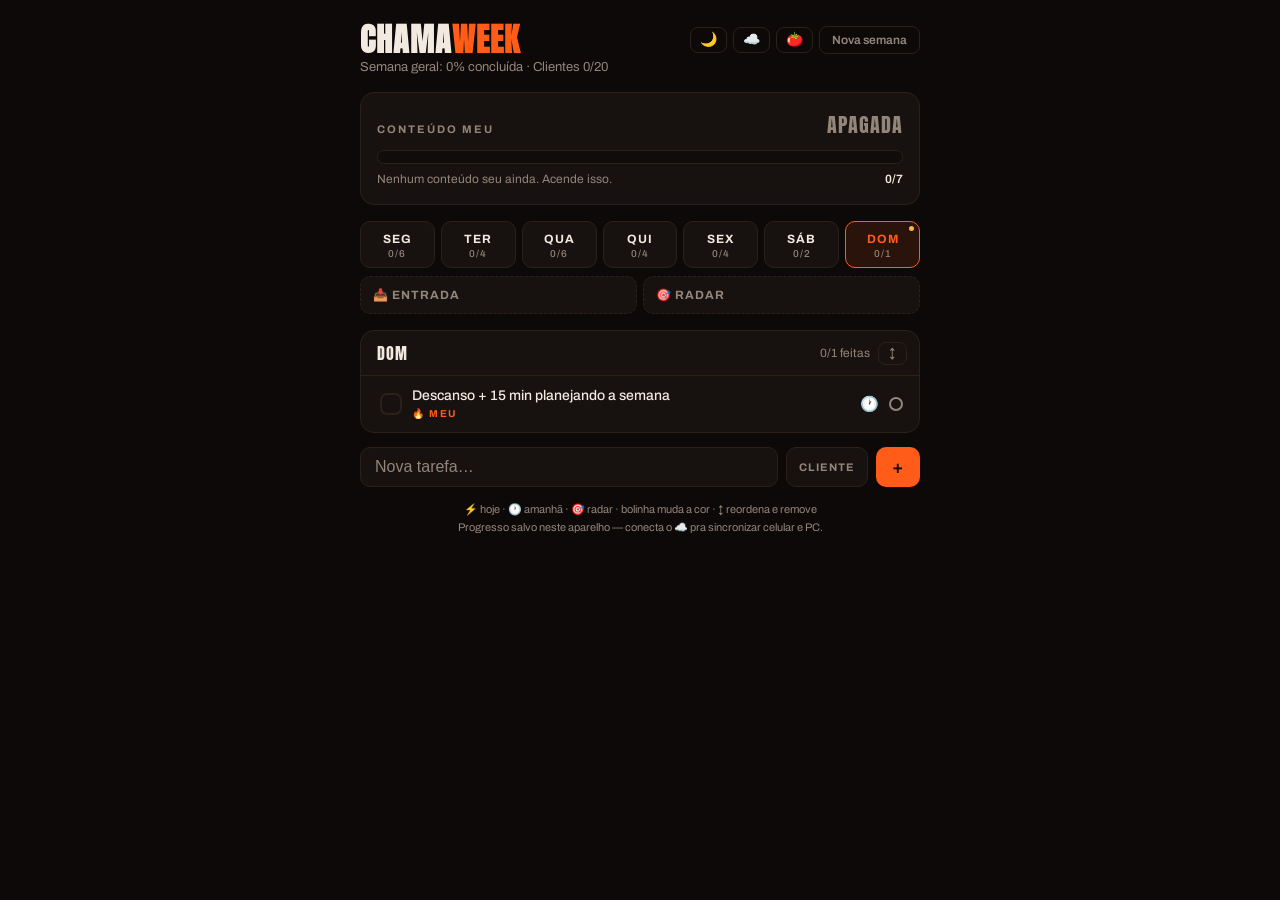
==== index.html @ 67f21662 "Adiciona alternância de tema claro/escuro (botão no cabeçalho, escolha salva e sem flash) Co-Authore" ====
<!DOCTYPE html>
<html lang="pt-BR">
<head>
<meta charset="UTF-8" />
<meta name="viewport" content="width=device-width, initial-scale=1, viewport-fit=cover" />
<title>CHAMAWEEK 🔥</title>
<meta name="apple-mobile-web-app-capable" content="yes" />
<meta name="apple-mobile-web-app-status-bar-style" content="black-translucent" />
<meta name="apple-mobile-web-app-title" content="CHAMAWEEK" />
<meta name="theme-color" content="#0C0908" />
<link rel="icon" type="image/png" sizes="512x512" href="icon-512.png" />
<link rel="icon" type="image/png" sizes="192x192" href="icon-192.png" />
<link rel="icon" href="data:image/svg+xml,%3Csvg xmlns='http://www.w3.org/2000/svg' viewBox='0 0 100 100'%3E%3Ctext y='.9em' font-size='90'%3E%F0%9F%A7%A8%3C/text%3E%3C/svg%3E" />
<link rel="apple-touch-icon" sizes="180x180" href="apple-touch-icon.png" />
<link rel="manifest" href="manifest.json" />
<script>try{document.documentElement.setAttribute("data-theme",localStorage.getItem("chama-theme-v1")||"dark");}catch(e){}</script>
<link rel="preconnect" href="https://fonts.googleapis.com" />
<link href="https://fonts.googleapis.com/css2?family=Anton&family=Archivo:wght@400;500;600;700&display=swap" rel="stylesheet" />
<style>
  :root{
    --bg:#0C0908; --card:#171210; --cardup:#1E1714; --border:#2A211B; --inset:#0F0C0A;
    --orange:#FF5C1A; --amber:#FFB347; --text:#F2EAE1; --muted:#93857A; --green:#7BC47F;
  }
  :root[data-theme="light"]{
    --bg:#F6F1EA; --card:#FFFFFF; --cardup:#F1EAE1; --border:#E5DBCF; --inset:#F0E9E0;
    --orange:#E2490A; --amber:#B26B0E; --text:#241C15; --muted:#8B7B6D; --green:#3D9556;
  }
  html{background:var(--bg);}
  *{box-sizing:border-box; -webkit-tap-highlight-color:transparent;}
  body{margin:0; background:var(--bg); color:var(--text); font-family:'Archivo',sans-serif;
    padding:calc(env(safe-area-inset-top) + 24px) 16px calc(env(safe-area-inset-bottom) + 48px);}
  .wrap{max-width:560px; margin:0 auto;}
  button{cursor:pointer; font-family:'Archivo',sans-serif;}
  button:disabled{opacity:.3; cursor:default;}
  button:focus-visible,input:focus-visible,textarea:focus-visible{outline:2px solid var(--orange); outline-offset:2px;}
  input::placeholder,textarea::placeholder{color:var(--muted);}
  @media (prefers-reduced-motion: reduce){*{transition:none!important; animation:none!important;}}

  .header{display:flex; align-items:center; justify-content:space-between; margin-bottom:4px;}
  h1{font-family:'Anton',sans-serif; font-size:32px; letter-spacing:1px; margin:0; line-height:1;}
  h1 span{color:var(--orange);}
  .header-actions{display:flex; gap:6px; align-items:center;}
  .sub{color:var(--muted); font-size:13px; margin:0 0 18px;}

  .btn-ghost{background:transparent; border:1px solid var(--border); color:var(--muted);
    border-radius:8px; padding:6px 12px; font-size:12px; font-weight:600;}
  .btn-fire{background:var(--orange); border:none; color:#140A05; border-radius:8px;
    padding:6px 12px; font-size:12px; font-weight:700;}
  .btn-icon{background:transparent; border:1px solid var(--border); color:var(--muted);
    border-radius:8px; padding:5px 9px; font-size:14px; line-height:1;}
  .btn-icon.on{border-color:var(--orange); background:rgba(255,92,26,.12);}

  .meter{background:var(--card); border:1px solid var(--border); border-radius:14px;
    padding:16px 16px 18px; margin-bottom:16px;}
  .meter-top{display:flex; justify-content:space-between; align-items:baseline; margin-bottom:10px;}
  .meter-label{font-size:11px; font-weight:700; letter-spacing:2px; color:var(--muted);}
  .meter-nivel{font-family:'Anton',sans-serif; font-size:20px; letter-spacing:1px;}
  .meter-bar{height:14px; background:var(--inset); border-radius:99px; overflow:hidden; border:1px solid var(--border);}
  .meter-fill{height:100%; border-radius:99px; width:0%;
    background:linear-gradient(90deg, var(--amber), var(--orange) 60%, #FF2200);
    transition:width .5s cubic-bezier(.22,1,.36,1);}
  .meter-bottom{display:flex; justify-content:space-between; margin-top:8px;}
  .meter-msg{font-size:12px; color:var(--muted);}
  .meter-count{font-size:12px; font-weight:600;}

  /* Sync */
  .sync{background:var(--card); border:1px solid var(--border); border-radius:14px;
    padding:14px 16px 16px; margin-bottom:16px;}
  .sync label{display:block; font-size:11px; font-weight:700; letter-spacing:2px;
    color:var(--muted); margin-bottom:8px;}
  .sync p{font-size:12px; color:var(--muted); margin:0 0 10px; line-height:1.5;}
  .sync p a{color:var(--amber);}
  .sync-row{display:flex; gap:8px;}
  .sync-row input{flex:1; min-width:0; background:var(--inset); border:1px solid var(--border);
    border-radius:10px; padding:10px 12px; color:var(--text); font-size:16px; font-family:'Archivo',sans-serif;}
  .sync-status{font-size:12px; margin:10px 0 0;}
  .sync-status.ok{color:var(--green);}
  .sync-status.err{color:#FF4D4D;}
  .sync-status.info{color:var(--muted);}
  .sync-actions{display:flex; gap:8px; margin-top:10px;}

  /* Pomodoro */
  .pomo{background:var(--card); border:1px solid var(--border); border-radius:14px;
    padding:14px 16px 16px; margin-bottom:16px; text-align:center;}
  .pomo-modes{display:flex; gap:6px; justify-content:center; margin-bottom:8px;}
  .pomo-chip{background:transparent; border:1px solid var(--border); color:var(--muted);
    border-radius:99px; padding:4px 14px; font-size:11px; font-weight:700; letter-spacing:1px;}
  .pomo-chip.on{border-color:var(--orange); color:var(--orange); background:rgba(255,92,26,.12);}
  .pomo-time{font-family:'Anton',sans-serif; font-size:52px; letter-spacing:2px; line-height:1;
    color:var(--text); margin:6px 0 12px;}
  .pomo-time.running{color:var(--orange);}
  .pomo-btns{display:flex; gap:8px; justify-content:center;}
  .pomo-main{background:var(--orange); border:none; color:#140A05; border-radius:10px;
    padding:8px 26px; font-size:14px; font-weight:700;}
  .pomo-sec{background:transparent; border:1px solid var(--border); color:var(--muted);
    border-radius:10px; padding:8px 14px; font-size:14px;}

  .tabs{display:grid; grid-template-columns:repeat(7,1fr); gap:6px; margin-bottom:8px;}
  .tab{padding:10px 0 8px; border-radius:10px; border:1px solid var(--border); background:var(--card);
    color:var(--text); font-weight:700; font-size:12px; letter-spacing:1px; position:relative;}
  .tab.active{border-color:var(--orange); background:rgba(255,92,26,.12); color:var(--orange);}
  .tab.complete{color:var(--green);}
  .tab.active.complete{color:var(--orange);}
  .tab .count{font-size:10px; font-weight:500; color:var(--muted); margin-top:2px;}
  .tab .today{position:absolute; top:4px; right:5px; width:5px; height:5px; border-radius:99px; background:var(--amber);}

  .flow{display:grid; grid-template-columns:1fr 1fr; gap:6px; margin-bottom:16px;}
  .flow-bar{padding:11px 12px; border-radius:10px; border:1px dashed var(--border);
    background:var(--card); color:var(--muted); font-weight:700; font-size:12px; letter-spacing:1px;
    display:flex; justify-content:space-between; align-items:center;}
  .flow-bar.active{border:1px solid var(--orange); background:rgba(255,92,26,.12); color:var(--orange);}
  .flow-bar .count{font-weight:500; font-size:11px; color:var(--muted);}

  .notes-card{background:var(--card); border:1px solid var(--border); border-radius:14px;
    padding:14px 16px 16px; margin-bottom:14px;}
  .notes-card label{display:block; font-size:11px; font-weight:700; letter-spacing:2px;
    color:var(--muted); margin-bottom:8px;}
  .notes-card textarea{width:100%; min-height:100px; background:var(--inset); border:1px solid var(--border);
    border-radius:10px; padding:12px; color:var(--text); font-size:16px; font-family:'Archivo',sans-serif;
    resize:vertical; line-height:1.5;}
  .notes-hint{font-size:11px; color:var(--muted); margin:8px 0 0;}

  .list{background:var(--card); border:1px solid var(--border); border-radius:14px; overflow:hidden;}
  .list-head{padding:10px 12px 10px 16px; border-bottom:1px solid var(--border); display:flex;
    justify-content:space-between; align-items:center; gap:8px;}
  .list-head .dia{font-family:'Anton',sans-serif; font-size:16px; letter-spacing:1px;}
  .list-head-right{display:flex; align-items:center; gap:8px;}
  .list-head .prog{font-size:12px; color:var(--muted);}
  .order-btn{background:transparent; border:1px solid var(--border); color:var(--muted);
    border-radius:8px; padding:4px 10px; font-size:13px; line-height:1;}
  .order-btn.on{border-color:var(--orange); color:var(--orange); background:rgba(255,92,26,.12);}
  .empty{padding:26px 16px; text-align:center; color:var(--muted); font-size:14px; line-height:1.5;}

  .task{display:flex; align-items:center; gap:10px; padding:12px 12px 12px 16px;
    border-bottom:1px solid var(--border); border-left:3px solid transparent;}
  .task:last-child{border-bottom:none;}
  .check{width:22px; height:22px; min-width:22px; border-radius:7px; border:2px solid var(--border);
    background:transparent; color:#140A05; font-size:13px; font-weight:900;
    display:flex; align-items:center; justify-content:center; padding:0;}
  .task.done .check{border-color:var(--orange); background:var(--orange);}
  .task.done.cliente .check{border-color:var(--green); background:var(--green);}
  .task-body{flex:1; min-width:0;}
  .task-label{font-size:14px; font-weight:500; word-break:break-word;}
  .task.done .task-label{text-decoration:line-through; color:var(--muted);}
  .task-tag{font-size:10px; font-weight:700; letter-spacing:1.5px; color:var(--muted);}
  .task-tag.meu{color:var(--orange);}
  .task-actions{display:flex; gap:2px; align-items:center;}
  .act{background:transparent; border:none; color:var(--muted); font-size:15px; padding:5px 4px; line-height:1;
    border-radius:6px;}
  .act:hover{background:var(--cardup);}
  .act.raio{color:var(--amber);}
  .del{font-size:16px;}
  .dot{display:block; width:14px; height:14px; border-radius:99px; border:2px solid var(--muted);}
  .arrow{font-size:14px; padding:5px 7px;}

  .add{display:flex; gap:8px; margin-top:14px;}
  .add input{flex:1; min-width:0; background:var(--card); border:1px solid var(--border); border-radius:10px;
    padding:10px 14px; color:var(--text); font-size:16px;}
  .type-toggle{background:var(--card); border:1px solid var(--border); color:var(--muted);
    border-radius:10px; padding:0 12px; font-size:11px; font-weight:700; letter-spacing:1px;}
  .type-toggle.meu{background:rgba(255,92,26,.15); border-color:var(--orange); color:var(--orange);}
  .add-btn{background:var(--orange); border:none; color:#140A05; border-radius:10px;
    padding:0 16px; font-size:18px; font-weight:700;}

  .legend{color:var(--muted); font-size:11px; margin-top:14px; text-align:center; line-height:1.6;}
  .hidden{display:none;}
</style>
</head>
<body>
<div class="wrap">
  <div class="header">
    <h1>CHAMA<span>WEEK</span></h1>
    <div class="header-actions">
      <button class="btn-icon" id="themeBtn" onclick="toggleTheme()" title="Alternar tema claro/escuro" aria-label="Alternar tema claro e escuro">🌙</button>
      <button class="btn-icon" id="syncBtn" onclick="syncToggleCard()" title="Sincronizar entre aparelhos" aria-label="Sincronizar">☁️</button>
      <button class="btn-icon" id="pomoBtn" onclick="pomoToggleCard()" title="Pomodoro" aria-label="Pomodoro">🍅</button>
      <span id="resetArea"><button class="btn-ghost" onclick="askReset()">Nova semana</button></span>
    </div>
  </div>
  <p class="sub" id="subLine"></p>

  <div class="sync hidden" id="syncCard">
    <label>☁️ SYNC ENTRE APARELHOS</label>
    <div id="syncBody"></div>
    <p class="sync-status info" id="syncStatus"></p>
  </div>

  <div class="pomo hidden" id="pomoCard">
    <div class="pomo-modes">
      <button class="pomo-chip on" id="chipFoco" onclick="pomoSetMode('foco')">FOCO · 25</button>
      <button class="pomo-chip" id="chipPausa" onclick="pomoSetMode('pausa')">PAUSA · 5</button>
    </div>
    <div class="pomo-time" id="pomoTime">25:00</div>
    <div class="pomo-btns">
      <button class="pomo-main" id="pomoMain" onclick="pomoStartPause()">Iniciar</button>
      <button class="pomo-sec" onclick="pomoReset()" title="Zerar">↺</button>
    </div>
  </div>

  <div class="meter">
    <div class="meter-top">
      <span class="meter-label">CONTEÚDO MEU</span>
      <span class="meter-nivel" id="nivelNome"></span>
    </div>
    <div class="meter-bar"><div class="meter-fill" id="meterFill"></div></div>
    <div class="meter-bottom">
      <span class="meter-msg" id="nivelMsg"></span>
      <span class="meter-count" id="meuCount"></span>
    </div>
  </div>

  <div class="tabs" id="tabs"></div>

  <div class="flow">
    <button class="flow-bar" id="inboxBar" onclick="setDia('inbox')">
      <span>📥 ENTRADA</span><span class="count" id="inboxCount"></span>
    </button>
    <button class="flow-bar" id="radarBar" onclick="setDia('radar')">
      <span>🎯 RADAR</span><span class="count" id="radarCount"></span>
    </button>
  </div>

  <div class="notes-card hidden" id="notesCard">
    <label for="notesArea">OBSERVAÇÕES DA SEMANA</label>
    <textarea id="notesArea" placeholder="Anota aqui o que vai moldar a semana: ideias, demandas soltas, gravações pendentes, recados de cliente…"></textarea>
    <p class="notes-hint">Salva sozinho enquanto você digita.</p>
  </div>

  <div class="list">
    <div class="list-head">
      <span class="dia" id="diaLabel"></span>
      <div class="list-head-right">
        <span class="prog" id="diaProg"></span>
        <button class="order-btn" id="orderBtn" onclick="toggleOrder()" title="Reordenar tarefas" aria-label="Reordenar tarefas">↕</button>
      </div>
    </div>
    <div id="taskList"></div>
  </div>

  <div class="add">
    <input id="novoInput" placeholder="Nova tarefa…" onkeydown="if(event.key==='Enter')adicionar()" />
    <button class="type-toggle" id="typeToggle" onclick="toggleTipo()">CLIENTE</button>
    <button class="add-btn" onclick="adicionar()" aria-label="Adicionar tarefa">+</button>
  </div>

  <p class="legend">⚡ hoje · 🕐 amanhã · 🎯 radar · bolinha muda a cor · ↕ reordena e remove<br/><span id="legendSync">Progresso salvo neste aparelho — conecta o ☁️ pra sincronizar celular e PC.</span></p>
</div>

<script>
const KEY = "chama-week-v1";
const SYNC_KEY = "chama-sync-v1";
const GIST_FILE = "chamaweek.json";
const DIAS = [
  {key:"seg", label:"SEG", idx:1},
  {key:"ter", label:"TER", idx:2},
  {key:"qua", label:"QUA", idx:3},
  {key:"qui", label:"QUI", idx:4},
  {key:"sex", label:"SEX", idx:5},
  {key:"sab", label:"SÁB", idx:6},
  {key:"dom", label:"DOM", idx:0},
];
const COLORS = [
  {k:"none",  v:null},
  {k:"red",   v:"#FF4D4D"},
  {k:"amber", v:"#FFB347"},
  {k:"purple",v:"#B48CFF"},
  {k:"blue",  v:"#5CA8FF"},
  {k:"green", v:"#7BC47F"},
];
const t = (label, type) => ({label, type, done:false, color:"none"});
const DEFAULT_DAYS = {
  seg:[
    t("Bloco CHAMA — 2h de conteúdo próprio","meu"),
    t("Lobos — vídeo 1","cliente"),
    t("Lobos — vídeo 2","cliente"),
    t("Lobos — vídeo 3","cliente"),
    t("David Miranda — corte de seg","cliente"),
    t("David Miranda — corte de ter (adiantado)","cliente"),
  ],
  ter:[
    t("Bloco CHAMA — 2h de conteúdo próprio","meu"),
    t("Bianca Franco — vídeo 1 (semana adiantada)","cliente"),
    t("Bianca Franco — vídeo 2","cliente"),
    t("Bianca Franco — vídeo 3","cliente"),
  ],
  qua:[
    t("Bloco CHAMA — 2h de conteúdo próprio","meu"),
    t("OWC — YouTube Evangelho Sem Filtro 1","cliente"),
    t("OWC — YouTube Evangelho Sem Filtro 2","cliente"),
    t("OWC — Kids","cliente"),
    t("David Miranda — corte de qua","cliente"),
    t("David Miranda — corte de qui (adiantado)","cliente"),
  ],
  qui:[
    t("Bloco CHAMA — 2h de conteúdo próprio","meu"),
    t("ADBUENO — corte 1","cliente"),
    t("ADBUENO — corte 2","cliente"),
    t("ADBUENO — corte 3","cliente"),
  ],
  sex:[
    t("Bloco CHAMA — 2h de conteúdo próprio","meu"),
    t("Lobos — vídeo 4","cliente"),
    t("Lobos — vídeo 5","cliente"),
    t("David Miranda — cortes de sex/sáb/dom (×3)","cliente"),
  ],
  sab:[
    t("Conferir postagens agendadas do fim de semana","cliente"),
    t("Livre: gravar conteúdo CHAMA se der vontade","meu"),
  ],
  dom:[t("Descanso + 15 min planejando a semana","meu")],
};

let state = null;
let dia = null;
let novoTipo = "cliente";
let notesTimer = null;
let orderMode = false;

function todayKey(){
  const f = DIAS.find(d => d.idx === new Date().getDay());
  return f ? f.key : "seg";
}
function tomorrowKey(){
  const f = DIAS.find(d => d.idx === (new Date().getDay()+1)%7);
  return f ? f.key : "seg";
}
dia = todayKey();

function freshState(){
  return { days: JSON.parse(JSON.stringify(DEFAULT_DAYS)), inbox: [], radar: [], notes: "", updatedAt: new Date().toISOString() };
}
function normalizeState(p){
  if(p && p.seg) return { days: p, inbox: [], radar: [], notes: "", updatedAt: p.updatedAt || new Date(0).toISOString() };
  if(p && p.days) return {
    days: p.days,
    inbox: p.inbox || p.extras || [],
    radar: p.radar || [],
    notes: p.notes || "",
    updatedAt: p.updatedAt || new Date(0).toISOString()
  };
  return null;
}

function load(){
  try{
    const raw = localStorage.getItem(KEY);
    if(!raw){ state = freshState(); return; }
    state = normalizeState(JSON.parse(raw)) || freshState();
  }catch(e){
    state = freshState();
  }
}
function save(){
  state.updatedAt = new Date().toISOString();
  try{ localStorage.setItem(KEY, JSON.stringify(state)); }catch(e){}
  schedulePush();
}
function saveLocalOnly(){
  try{ localStorage.setItem(KEY, JSON.stringify(state)); }catch(e){}
}

function nivelChama(pct){
  if(pct <= 0) return {nome:"APAGADA", cor:"var(--muted)", msg:"Nenhum conteúdo seu ainda. Acende isso."};
  if(pct < 34) return {nome:"ESTOPIM", cor:"var(--amber)", msg:"O estopim tá aceso. Não deixa apagar."};
  if(pct < 67) return {nome:"CHAMA", cor:"var(--orange)", msg:"Tá queimando. Mantém o ritmo."};
  if(pct < 100) return {nome:"PEGANDO FOGO", cor:"#FF3D00", msg:"Quase lá. Falta pouco."};
  return {nome:"DINAMITE 🧨", cor:"#FF2200", msg:"Semana 100% sua. É disso que eu tô falando."};
}

function esc(s){
  const d = document.createElement("div");
  d.textContent = s;
  return d.innerHTML;
}
function colorOf(task){
  const c = COLORS.find(c => c.k === (task.color || "none"));
  return c ? c.v : null;
}
function currentList(){
  if(dia === "inbox") return state.inbox;
  if(dia === "radar") return state.radar;
  return state.days[dia];
}

function render(){
  const all = [...Object.values(state.days).flat(), ...state.inbox, ...state.radar];
  const meu = all.filter(x => x.type === "meu");
  const cli = all.filter(x => x.type === "cliente");
  const meuDone = meu.filter(x => x.done).length;
  const cliDone = cli.filter(x => x.done).length;
  const allDone = all.filter(x => x.done).length;
  const pctMeu = meu.length ? Math.round(meuDone/meu.length*100) : 0;
  const pctTotal = all.length ? Math.round(allDone/all.length*100) : 0;
  const nivel = nivelChama(pctMeu);

  document.getElementById("subLine").textContent =
    "Semana geral: " + pctTotal + "% concluída · Clientes " + cliDone + "/" + cli.length;
  const nomeEl = document.getElementById("nivelNome");
  nomeEl.textContent = nivel.nome;
  nomeEl.style.color = nivel.cor;
  document.getElementById("meterFill").style.width = pctMeu + "%";
  document.getElementById("nivelMsg").textContent = nivel.msg;
  document.getElementById("meuCount").textContent = meuDone + "/" + meu.length;

  const hoje = new Date().getDay();
  document.getElementById("tabs").innerHTML = DIAS.map(d => {
    const tasks = state.days[d.key] || [];
    const done = tasks.filter(x => x.done).length;
    const complete = tasks.length > 0 && done === tasks.length;
    return '<button class="tab' + (dia===d.key?' active':'') + (complete?' complete':'') + '" onclick="setDia(\'' + d.key + '\')">' +
      d.label +
      (hoje===d.idx ? '<span class="today"></span>' : '') +
      '<div class="count">' + done + '/' + tasks.length + '</div></button>';
  }).join("");

  const isInbox = dia === "inbox";
  const isRadar = dia === "radar";
  document.getElementById("inboxBar").classList.toggle("active", isInbox);
  document.getElementById("radarBar").classList.toggle("active", isRadar);
  document.getElementById("inboxCount").textContent = state.inbox.length ? String(state.inbox.length) : "";
  const radarDone = state.radar.filter(x => x.done).length;
  document.getElementById("radarCount").textContent = state.radar.length ? radarDone + "/" + state.radar.length : "";

  document.getElementById("notesCard").classList.toggle("hidden", !isInbox);
  if(isInbox){
    const ta = document.getElementById("notesArea");
    if(document.activeElement !== ta) ta.value = state.notes;
  }

  const tarefas = currentList();
  const diaDone = tarefas.filter(x => x.done).length;
  document.getElementById("diaLabel").textContent =
    isInbox ? "CAIXA DE ENTRADA" : isRadar ? "NO RADAR ESSA SEMANA" : DIAS.find(d => d.key===dia).label;
  document.getElementById("diaProg").textContent = diaDone + "/" + tarefas.length + " feitas";
  document.getElementById("orderBtn").classList.toggle("on", orderMode);

  const hj = todayKey(), am = tomorrowKey();
  const listEl = document.getElementById("taskList");
  if(tarefas.length === 0){
    listEl.innerHTML = '<div class="empty">' +
      (isInbox
        ? "Caixa vazia. Chegou demanda nova? Joga aqui e depois organiza: ⚡ hoje, 🕐 amanhã ou 🎯 radar."
        : isRadar
        ? "Radar limpo. O que precisa sair essa semana mas ainda não tem dia certo? Deixa aqui pra não perder de vista."
        : "Dia livre. Adiciona uma tarefa abaixo se precisar.") +
      '</div>';
  } else {
    listEl.innerHTML = tarefas.map((task, i) => {
      let acts = '';
      if(orderMode){
        acts += '<button class="act arrow" onclick="moveUp(' + i + ')" title="Subir" aria-label="Subir"' + (i===0?' disabled':'') + '>▲</button>';
        acts += '<button class="act arrow" onclick="moveDown(' + i + ')" title="Descer" aria-label="Descer"' + (i===tarefas.length-1?' disabled':'') + '>▼</button>';
        acts += '<button class="act del" onclick="remover(' + i + ')" title="Remover" aria-label="Remover">×</button>';
      } else {
        if(dia !== hj) acts += '<button class="act raio" onclick="moveTask(' + i + ',\'' + hj + '\')" title="Fazer hoje" aria-label="Fazer hoje">⚡</button>';
        if(dia !== am) acts += '<button class="act" onclick="moveTask(' + i + ',\'' + am + '\')" title="Fazer amanhã" aria-label="Fazer amanhã">🕐</button>';
        if(isInbox) acts += '<button class="act" onclick="toRadar(' + i + ')" title="Mandar pro radar" aria-label="Mandar pro radar">🎯</button>';
        const cv0 = colorOf(task);
        acts += '<button class="act" onclick="cycleColor(' + i + ')" title="Mudar cor" aria-label="Mudar cor">' +
          '<span class="dot" style="' + (cv0 ? 'background:' + cv0 + '; border-color:' + cv0 + ';' : '') + '"></span></button>';
      }
      const cv = colorOf(task);
      const rowStyle = cv
        ? ' style="border-left-color:' + cv + '; background:linear-gradient(90deg, ' + cv + '1A, transparent 55%);"'
        : '';
      return '<div class="task' + (task.done?' done':'') + ' ' + task.type + '"' + rowStyle + '>' +
        '<button class="check" onclick="toggle(' + i + ')" aria-label="Marcar">' + (task.done?'✓':'') + '</button>' +
        '<div class="task-body">' +
          '<div class="task-label">' + esc(task.label) + '</div>' +
          '<span class="task-tag ' + task.type + '">' + (task.type==="meu"?"🔥 MEU":"CLIENTE") + '</span>' +
        '</div>' +
        '<div class="task-actions">' + acts + '</div>' +
      '</div>';
    }).join("");
  }

  document.getElementById("novoInput").placeholder =
    isInbox ? "Nova demanda que chegou…" : isRadar ? "Demanda da semana, sem dia…" : "Nova tarefa…";
}

function setDia(k){ dia = k; orderMode = false; render(); }
function toggleOrder(){ orderMode = !orderMode; render(); }
function toggle(i){ const l = currentList(); l[i].done = !l[i].done; save(); render(); }
function remover(i){ currentList().splice(i,1); save(); render(); }
function moveUp(i){
  if(i <= 0) return;
  const l = currentList();
  [l[i-1], l[i]] = [l[i], l[i-1]];
  save(); render();
}
function moveDown(i){
  const l = currentList();
  if(i >= l.length-1) return;
  [l[i+1], l[i]] = [l[i], l[i+1]];
  save(); render();
}
function cycleColor(i){
  const task = currentList()[i];
  const cur = COLORS.findIndex(c => c.k === (task.color || "none"));
  task.color = COLORS[(cur+1) % COLORS.length].k;
  save(); render();
}
function moveTask(i, targetKey){
  const l = currentList();
  const task = l.splice(i,1)[0];
  state.days[targetKey].push(task);
  save(); render();
}
function toRadar(i){
  const task = state.inbox.splice(i,1)[0];
  state.radar.push(task);
  save(); render();
}
function toggleTipo(){
  novoTipo = novoTipo === "meu" ? "cliente" : "meu";
  const b = document.getElementById("typeToggle");
  b.textContent = novoTipo === "meu" ? "🔥 MEU" : "CLIENTE";
  b.classList.toggle("meu", novoTipo === "meu");
}
function adicionar(){
  const input = document.getElementById("novoInput");
  const label = input.value.trim();
  if(!label) return;
  currentList().push(t(label, novoTipo));
  input.value = "";
  save(); render();
}
function askReset(){
  document.getElementById("resetArea").innerHTML =
    '<button class="btn-fire" onclick="novaSemana()">Zerar tudo</button> ' +
    '<button class="btn-ghost" onclick="cancelReset()">Voltar</button>';
}
function cancelReset(){
  document.getElementById("resetArea").innerHTML =
    '<button class="btn-ghost" onclick="askReset()">Nova semana</button>';
}
function novaSemana(){
  for(const k of Object.keys(state.days)) state.days[k].forEach(task => task.done = false);
  state.inbox.forEach(task => task.done = false);
  state.radar.forEach(task => task.done = false);
  save(); cancelReset(); render();
}

document.getElementById("notesArea").addEventListener("input", function(){
  state.notes = this.value;
  clearTimeout(notesTimer);
  notesTimer = setTimeout(save, 400);
});

/* ---------- Sync via GitHub Gist ---------- */
let syncCfg = null;
let pushTimer = null;
let syncing = false;

function syncLoadCfg(){
  try{
    const raw = localStorage.getItem(SYNC_KEY);
    syncCfg = raw ? JSON.parse(raw) : null;
  }catch(e){ syncCfg = null; }
}
function syncSaveCfg(){
  try{
    if(syncCfg) localStorage.setItem(SYNC_KEY, JSON.stringify(syncCfg));
    else localStorage.removeItem(SYNC_KEY);
  }catch(e){}
}
function setSyncStatus(msg, cls){
  const el = document.getElementById("syncStatus");
  el.textContent = msg;
  el.className = "sync-status " + (cls || "info");
}
function syncRenderCard(){
  const body = document.getElementById("syncBody");
  document.getElementById("syncBtn").classList.toggle("on", !!syncCfg);
  document.getElementById("legendSync").textContent = syncCfg
    ? "☁️ Sync ativo — marca num aparelho, aparece no outro."
    : "Progresso salvo neste aparelho — conecta o ☁️ pra sincronizar celular e PC.";
  if(!syncCfg){
    body.innerHTML =
      '<p>Usa tua conta do GitHub como nuvem. Cria um token em <a href="https://github.com/settings/tokens/new?scopes=gist&description=CHAMAWEEK" target="_blank" rel="noopener">github.com/settings/tokens</a> (marca só o escopo <b>gist</b>), cola aqui e conecta. Repete a conexão em cada aparelho com o mesmo token.</p>' +
      '<div class="sync-row">' +
        '<input id="tokenInput" type="password" placeholder="ghp_… (token do GitHub)" autocomplete="off" />' +
        '<button class="btn-fire" onclick="syncConnect()">Conectar</button>' +
      '</div>';
  } else {
    body.innerHTML =
      '<p>Conectado. Teus dados vivem num Gist secreto da tua conta.</p>' +
      '<div class="sync-actions">' +
        '<button class="btn-fire" onclick="syncNow()">Sincronizar agora</button>' +
        '<button class="btn-ghost" onclick="syncDisconnect()">Desconectar</button>' +
      '</div>';
  }
}
function syncToggleCard(){
  document.getElementById("syncCard").classList.toggle("hidden");
  syncRenderCard();
}
async function gh(path, opts){
  opts = opts || {};
  const res = await fetch("https://api.github.com" + path, {
    method: opts.method || "GET",
    headers: {
      "Authorization": "Bearer " + syncCfg.token,
      "Accept": "application/vnd.github+json",
      ...(opts.body ? {"Content-Type": "application/json"} : {})
    },
    body: opts.body ? JSON.stringify(opts.body) : undefined
  });
  if(!res.ok){
    const err = new Error("GitHub " + res.status);
    err.status = res.status;
    throw err;
  }
  return res.json();
}
async function syncConnect(){
  const token = document.getElementById("tokenInput").value.trim();
  if(!token){ setSyncStatus("Cola o token primeiro.", "err"); return; }
  syncCfg = { token: token, gistId: null };
  setSyncStatus("Conectando…", "info");
  try{
    // procura gist existente
    const gists = await gh("/gists?per_page=100");
    const found = gists.find(g => g.files && g.files[GIST_FILE]);
    if(found){
      syncCfg.gistId = found.id;
      syncSaveCfg();
      setSyncStatus("Gist encontrado. Puxando dados…", "info");
      await pullRemote(true);
    } else {
      const created = await gh("/gists", { method:"POST", body:{
        description: "CHAMAWEEK — dados do app (não apagar)",
        public: false,
        files: { [GIST_FILE]: { content: JSON.stringify(state) } }
      }});
      syncCfg.gistId = created.id;
      syncSaveCfg();
      setSyncStatus("Conectado ✓ Gist criado e dados enviados.", "ok");
    }
    syncRenderCard();
  }catch(e){
    syncCfg = null;
    syncSaveCfg();
    setSyncStatus(e.status === 401 ? "Token inválido ou sem escopo gist." : "Erro ao conectar. Tenta de novo.", "err");
    syncRenderCard();
  }
}
function syncDisconnect(){
  syncCfg = null;
  syncSaveCfg();
  setSyncStatus("Desconectado deste aparelho. O Gist continua na tua conta.", "info");
  syncRenderCard();
}
async function pullRemote(force){
  if(!syncCfg || !syncCfg.gistId || syncing) return;
  syncing = true;
  try{
    const g = await gh("/gists/" + syncCfg.gistId);
    const f = g.files && g.files[GIST_FILE];
    if(f && f.content){
      const remote = normalizeState(JSON.parse(f.content));
      if(remote && (force || (remote.updatedAt || "") > (state.updatedAt || ""))){
        state = remote;
        saveLocalOnly();
        render();
      }
    }
    setSyncStatus("Sincronizado ✓ " + new Date().toLocaleTimeString("pt-BR", {hour:"2-digit", minute:"2-digit"}), "ok");
  }catch(e){
    setSyncStatus("Falha ao puxar dados (offline?).", "err");
  }finally{
    syncing = false;
  }
}
async function pushRemote(){
  if(!syncCfg || !syncCfg.gistId) return;
  try{
    await gh("/gists/" + syncCfg.gistId, { method:"PATCH", body:{
      files: { [GIST_FILE]: { content: JSON.stringify(state) } }
    }});
    setSyncStatus("Sincronizado ✓ " + new Date().toLocaleTimeString("pt-BR", {hour:"2-digit", minute:"2-digit"}), "ok");
  }catch(e){
    setSyncStatus("Falha ao enviar (offline?). Tenta 'Sincronizar agora' depois.", "err");
  }
}
function schedulePush(){
  if(!syncCfg || !syncCfg.gistId) return;
  clearTimeout(pushTimer);
  pushTimer = setTimeout(pushRemote, 1500);
}
async function syncNow(){
  setSyncStatus("Sincronizando…", "info");
  await pullRemote(false);
  await pushRemote();
}
document.addEventListener("visibilitychange", () => {
  if(document.visibilityState === "visible") pullRemote(false);
});

/* ---------- Pomodoro ---------- */
const POMO_DUR = { foco: 25*60, pausa: 5*60 };
let pomo = { mode:"foco", remaining: POMO_DUR.foco, running:false, timer:null };

function fmt(s){
  const m = Math.floor(s/60), ss = s%60;
  return String(m).padStart(2,"0") + ":" + String(ss).padStart(2,"0");
}
function pomoRender(){
  const el = document.getElementById("pomoTime");
  el.textContent = fmt(pomo.remaining);
  el.classList.toggle("running", pomo.running);
  document.getElementById("pomoMain").textContent = pomo.running ? "Pausar" : "Iniciar";
  document.getElementById("chipFoco").classList.toggle("on", pomo.mode==="foco");
  document.getElementById("chipPausa").classList.toggle("on", pomo.mode==="pausa");
  document.getElementById("pomoBtn").classList.toggle("on", pomo.running);
  document.title = pomo.running
    ? fmt(pomo.remaining) + (pomo.mode==="foco" ? " 🔥 FOCO" : " ☕ PAUSA") + " — CHAMAWEEK"
    : "CHAMAWEEK 🔥";
}
function pomoToggleCard(){
  document.getElementById("pomoCard").classList.toggle("hidden");
}
function pomoSetMode(m){
  pomo.mode = m;
  pomo.remaining = POMO_DUR[m];
  pomoStop();
  pomoRender();
}
function pomoStop(){
  pomo.running = false;
  if(pomo.timer){ clearInterval(pomo.timer); pomo.timer = null; }
}
function pomoStartPause(){
  if(pomo.running){ pomoStop(); pomoRender(); return; }
  pomo.running = true;
  pomo.timer = setInterval(() => {
    pomo.remaining--;
    if(pomo.remaining <= 0){
      pomoStop();
      beep();
      pomo.mode = pomo.mode === "foco" ? "pausa" : "foco";
      pomo.remaining = POMO_DUR[pomo.mode];
      if(pomo.mode === "pausa"){
        pomoStartPause();
        return;
      }
    }
    pomoRender();
  }, 1000);
  pomoRender();
}
function pomoReset(){
  pomoStop();
  pomo.remaining = POMO_DUR[pomo.mode];
  pomoRender();
}
function beep(){
  try{
    const ctx = new (window.AudioContext || window.webkitAudioContext)();
    const notes = [880, 1108, 1318];
    notes.forEach((f, i) => {
      const o = ctx.createOscillator();
      const g = ctx.createGain();
      o.frequency.value = f;
      o.type = "sine";
      g.gain.setValueAtTime(0.001, ctx.currentTime + i*0.18);
      g.gain.exponentialRampToValueAtTime(0.25, ctx.currentTime + i*0.18 + 0.02);
      g.gain.exponentialRampToValueAtTime(0.001, ctx.currentTime + i*0.18 + 0.16);
      o.connect(g); g.connect(ctx.destination);
      o.start(ctx.currentTime + i*0.18);
      o.stop(ctx.currentTime + i*0.18 + 0.2);
    });
  }catch(e){}
}

/* ---------- Tema claro/escuro ---------- */
const THEME_KEY = "chama-theme-v1";
function applyTheme(mode){
  document.documentElement.setAttribute("data-theme", mode);
  const btn = document.getElementById("themeBtn");
  if(btn){
    btn.textContent = mode === "light" ? "☀️" : "🌙";
    btn.title = mode === "light" ? "Mudar para tema escuro" : "Mudar para tema claro";
  }
  const meta = document.querySelector('meta[name="theme-color"]');
  if(meta) meta.setAttribute("content", mode === "light" ? "#F6F1EA" : "#0C0908");
}
function initTheme(){
  applyTheme(document.documentElement.getAttribute("data-theme") === "light" ? "light" : "dark");
}
function toggleTheme(){
  const next = document.documentElement.getAttribute("data-theme") === "light" ? "dark" : "light";
  try{ localStorage.setItem(THEME_KEY, next); }catch(e){}
  applyTheme(next);
}

initTheme();
load();
syncLoadCfg();
render();
syncRenderCard();
pomoRender();
if(syncCfg && syncCfg.gistId) pullRemote(false);
</script>
</body>
</html>
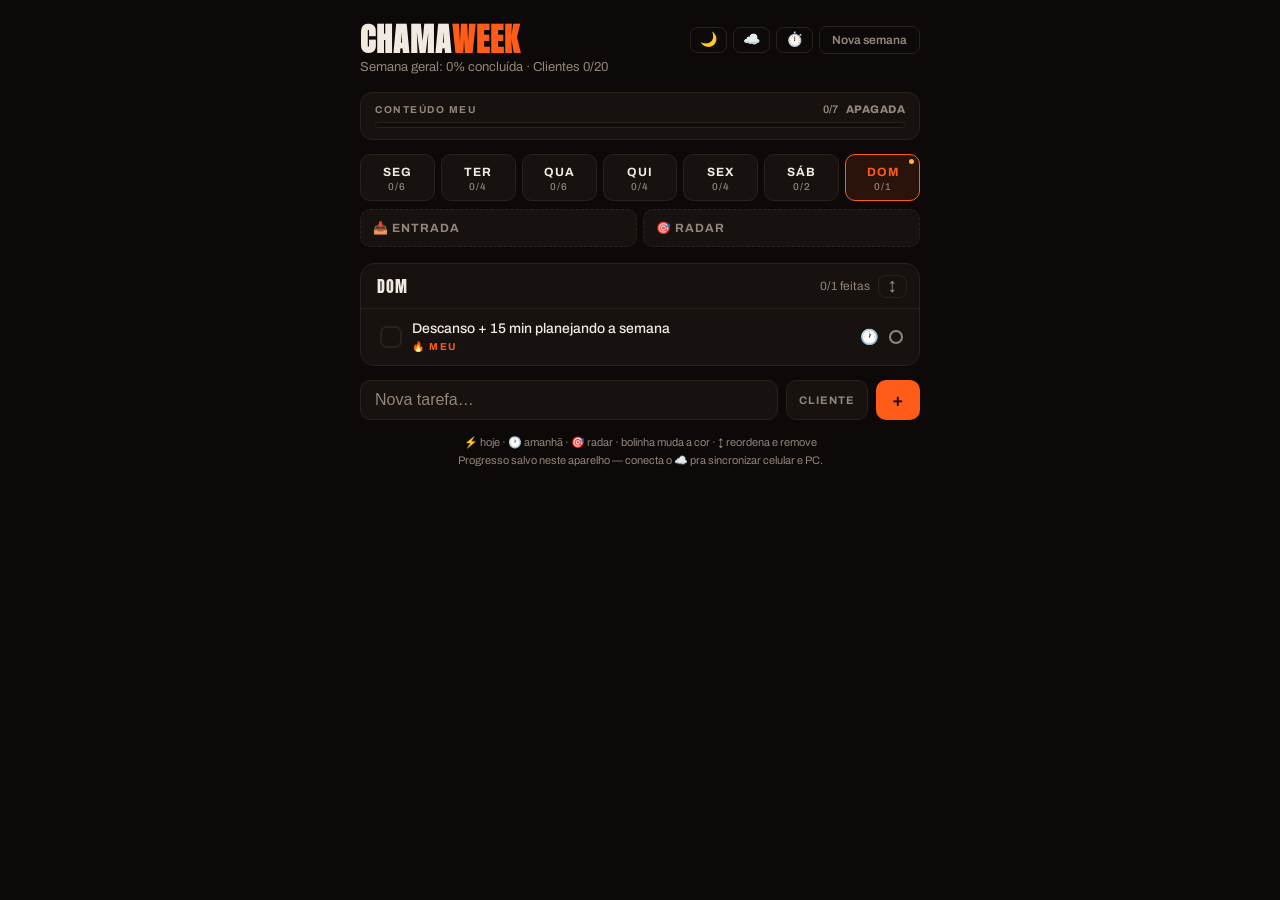
==== commit 30330d11: "Troca pomodoro por cronômetro de demanda (conta pra cima, inicia/para/continua, tempo total persiste" ====
--- a/index.html
+++ b/index.html
@@ -50,18 +50,17 @@
     border-radius:8px; padding:5px 9px; font-size:14px; line-height:1;}
   .btn-icon.on{border-color:var(--orange); background:rgba(255,92,26,.12);}
 
-  .meter{background:var(--card); border:1px solid var(--border); border-radius:14px;
-    padding:16px 16px 18px; margin-bottom:16px;}
-  .meter-top{display:flex; justify-content:space-between; align-items:baseline; margin-bottom:10px;}
-  .meter-label{font-size:11px; font-weight:700; letter-spacing:2px; color:var(--muted);}
-  .meter-nivel{font-family:'Anton',sans-serif; font-size:20px; letter-spacing:1px;}
-  .meter-bar{height:14px; background:var(--inset); border-radius:99px; overflow:hidden; border:1px solid var(--border);}
+  .meter{background:var(--card); border:1px solid var(--border); border-radius:12px;
+    padding:10px 14px 11px; margin-bottom:14px;}
+  .meter-top{display:flex; justify-content:space-between; align-items:center; margin-bottom:7px;}
+  .meter-label{font-size:10px; font-weight:700; letter-spacing:1.5px; color:var(--muted);}
+  .meter-right{display:flex; align-items:center; gap:8px;}
+  .meter-count{font-size:11px; font-weight:600; color:var(--muted);}
+  .meter-nivel{font-size:11px; font-weight:800; letter-spacing:.5px;}
+  .meter-bar{height:6px; background:var(--inset); border-radius:99px; overflow:hidden; border:1px solid var(--border);}
   .meter-fill{height:100%; border-radius:99px; width:0%;
     background:linear-gradient(90deg, var(--amber), var(--orange) 60%, #FF2200);
     transition:width .5s cubic-bezier(.22,1,.36,1);}
-  .meter-bottom{display:flex; justify-content:space-between; margin-top:8px;}
-  .meter-msg{font-size:12px; color:var(--muted);}
-  .meter-count{font-size:12px; font-weight:600;}
 
   /* Sync */
   .sync{background:var(--card); border:1px solid var(--border); border-radius:14px;
@@ -79,21 +78,20 @@
   .sync-status.info{color:var(--muted);}
   .sync-actions{display:flex; gap:8px; margin-top:10px;}
 
-  /* Pomodoro */
-  .pomo{background:var(--card); border:1px solid var(--border); border-radius:14px;
+  /* Cronômetro de demanda */
+  .timer{background:var(--card); border:1px solid var(--border); border-radius:14px;
     padding:14px 16px 16px; margin-bottom:16px; text-align:center;}
-  .pomo-modes{display:flex; gap:6px; justify-content:center; margin-bottom:8px;}
-  .pomo-chip{background:transparent; border:1px solid var(--border); color:var(--muted);
-    border-radius:99px; padding:4px 14px; font-size:11px; font-weight:700; letter-spacing:1px;}
-  .pomo-chip.on{border-color:var(--orange); color:var(--orange); background:rgba(255,92,26,.12);}
-  .pomo-time{font-family:'Anton',sans-serif; font-size:52px; letter-spacing:2px; line-height:1;
-    color:var(--text); margin:6px 0 12px;}
-  .pomo-time.running{color:var(--orange);}
-  .pomo-btns{display:flex; gap:8px; justify-content:center;}
-  .pomo-main{background:var(--orange); border:none; color:#140A05; border-radius:10px;
-    padding:8px 26px; font-size:14px; font-weight:700;}
-  .pomo-sec{background:transparent; border:1px solid var(--border); color:var(--muted);
+  .timer-label{font-size:11px; font-weight:700; letter-spacing:2px; color:var(--muted); margin-bottom:2px;}
+  .timer-time{font-family:'Anton',sans-serif; font-size:52px; letter-spacing:2px; line-height:1;
+    color:var(--text); margin:8px 0 12px; font-variant-numeric:tabular-nums;}
+  .timer-time.running{color:var(--orange);}
+  .timer-btns{display:flex; gap:8px; justify-content:center;}
+  .timer-main{background:var(--orange); border:none; color:#140A05; border-radius:10px;
+    padding:8px 26px; font-size:14px; font-weight:700; min-width:120px;}
+  .timer-main.running{background:#FF2200; color:#fff;}
+  .timer-sec{background:transparent; border:1px solid var(--border); color:var(--muted);
     border-radius:10px; padding:8px 14px; font-size:14px;}
+  .timer-hint{font-size:11px; color:var(--muted); margin:11px 0 0; line-height:1.4;}
 
   .tabs{display:grid; grid-template-columns:repeat(7,1fr); gap:6px; margin-bottom:8px;}
   .tab{padding:10px 0 8px; border-radius:10px; border:1px solid var(--border); background:var(--card);
@@ -173,7 +171,7 @@
     <div class="header-actions">
       <button class="btn-icon" id="themeBtn" onclick="toggleTheme()" title="Alternar tema claro/escuro" aria-label="Alternar tema claro e escuro">🌙</button>
       <button class="btn-icon" id="syncBtn" onclick="syncToggleCard()" title="Sincronizar entre aparelhos" aria-label="Sincronizar">☁️</button>
-      <button class="btn-icon" id="pomoBtn" onclick="pomoToggleCard()" title="Pomodoro" aria-label="Pomodoro">🍅</button>
+      <button class="btn-icon" id="timerBtn" onclick="timerToggleCard()" title="Cronômetro de demanda" aria-label="Cronômetro de demanda">⏱️</button>
       <span id="resetArea"><button class="btn-ghost" onclick="askReset()">Nova semana</button></span>
     </div>
   </div>
@@ -185,28 +183,25 @@
     <p class="sync-status info" id="syncStatus"></p>
   </div>
 
-  <div class="pomo hidden" id="pomoCard">
-    <div class="pomo-modes">
-      <button class="pomo-chip on" id="chipFoco" onclick="pomoSetMode('foco')">FOCO · 25</button>
-      <button class="pomo-chip" id="chipPausa" onclick="pomoSetMode('pausa')">PAUSA · 5</button>
+  <div class="timer hidden" id="timerCard">
+    <div class="timer-label">⏱️ TEMPO NA DEMANDA</div>
+    <div class="timer-time" id="timerTime">00:00</div>
+    <div class="timer-btns">
+      <button class="timer-main" id="timerMain" onclick="timerStartStop()">Iniciar</button>
+      <button class="timer-sec" onclick="timerReset()" title="Zerar">↺</button>
     </div>
-    <div class="pomo-time" id="pomoTime">25:00</div>
-    <div class="pomo-btns">
-      <button class="pomo-main" id="pomoMain" onclick="pomoStartPause()">Iniciar</button>
-      <button class="pomo-sec" onclick="pomoReset()" title="Zerar">↺</button>
-    </div>
+    <div class="timer-hint" id="timerHint">Toca em Iniciar quando começar a demanda e Parar quando concluir.</div>
   </div>
 
   <div class="meter">
     <div class="meter-top">
       <span class="meter-label">CONTEÚDO MEU</span>
-      <span class="meter-nivel" id="nivelNome"></span>
+      <span class="meter-right">
+        <span class="meter-count" id="meuCount"></span>
+        <span class="meter-nivel" id="nivelNome"></span>
+      </span>
     </div>
     <div class="meter-bar"><div class="meter-fill" id="meterFill"></div></div>
-    <div class="meter-bottom">
-      <span class="meter-msg" id="nivelMsg"></span>
-      <span class="meter-count" id="meuCount"></span>
-    </div>
   </div>
 
   <div class="tabs" id="tabs"></div>
@@ -399,7 +394,6 @@
   nomeEl.textContent = nivel.nome;
   nomeEl.style.color = nivel.cor;
   document.getElementById("meterFill").style.width = pctMeu + "%";
-  document.getElementById("nivelMsg").textContent = nivel.msg;
   document.getElementById("meuCount").textContent = meuDone + "/" + meu.length;
 
   const hoje = new Date().getDay();
@@ -697,80 +691,84 @@
   if(document.visibilityState === "visible") pullRemote(false);
 });
 
-/* ---------- Pomodoro ---------- */
-const POMO_DUR = { foco: 25*60, pausa: 5*60 };
-let pomo = { mode:"foco", remaining: POMO_DUR.foco, running:false, timer:null };
-
-function fmt(s){
-  const m = Math.floor(s/60), ss = s%60;
-  return String(m).padStart(2,"0") + ":" + String(ss).padStart(2,"0");
-}
-function pomoRender(){
-  const el = document.getElementById("pomoTime");
-  el.textContent = fmt(pomo.remaining);
-  el.classList.toggle("running", pomo.running);
-  document.getElementById("pomoMain").textContent = pomo.running ? "Pausar" : "Iniciar";
-  document.getElementById("chipFoco").classList.toggle("on", pomo.mode==="foco");
-  document.getElementById("chipPausa").classList.toggle("on", pomo.mode==="pausa");
-  document.getElementById("pomoBtn").classList.toggle("on", pomo.running);
-  document.title = pomo.running
-    ? fmt(pomo.remaining) + (pomo.mode==="foco" ? " 🔥 FOCO" : " ☕ PAUSA") + " — CHAMAWEEK"
-    : "CHAMAWEEK 🔥";
-}
-function pomoToggleCard(){
-  document.getElementById("pomoCard").classList.toggle("hidden");
-}
-function pomoSetMode(m){
-  pomo.mode = m;
-  pomo.remaining = POMO_DUR[m];
-  pomoStop();
-  pomoRender();
-}
-function pomoStop(){
-  pomo.running = false;
-  if(pomo.timer){ clearInterval(pomo.timer); pomo.timer = null; }
-}
-function pomoStartPause(){
-  if(pomo.running){ pomoStop(); pomoRender(); return; }
-  pomo.running = true;
-  pomo.timer = setInterval(() => {
-    pomo.remaining--;
-    if(pomo.remaining <= 0){
-      pomoStop();
-      beep();
-      pomo.mode = pomo.mode === "foco" ? "pausa" : "foco";
-      pomo.remaining = POMO_DUR[pomo.mode];
-      if(pomo.mode === "pausa"){
-        pomoStartPause();
-        return;
-      }
+/* ---------- Cronômetro de demanda ---------- */
+const TIMER_KEY = "chama-timer-v1";
+let dtimer = { running:false, startedAt:0, elapsed:0, tick:null };
+
+function timerLoad(){
+  try{
+    const raw = localStorage.getItem(TIMER_KEY);
+    if(raw){
+      const s = JSON.parse(raw);
+      dtimer.running = !!s.running;
+      dtimer.startedAt = s.startedAt || 0;
+      dtimer.elapsed = s.elapsed || 0;
     }
-    pomoRender();
-  }, 1000);
-  pomoRender();
-}
-function pomoReset(){
-  pomoStop();
-  pomo.remaining = POMO_DUR[pomo.mode];
-  pomoRender();
-}
-function beep(){
+  }catch(e){}
+}
+function timerSave(){
   try{
-    const ctx = new (window.AudioContext || window.webkitAudioContext)();
-    const notes = [880, 1108, 1318];
-    notes.forEach((f, i) => {
-      const o = ctx.createOscillator();
-      const g = ctx.createGain();
-      o.frequency.value = f;
-      o.type = "sine";
-      g.gain.setValueAtTime(0.001, ctx.currentTime + i*0.18);
-      g.gain.exponentialRampToValueAtTime(0.25, ctx.currentTime + i*0.18 + 0.02);
-      g.gain.exponentialRampToValueAtTime(0.001, ctx.currentTime + i*0.18 + 0.16);
-      o.connect(g); g.connect(ctx.destination);
-      o.start(ctx.currentTime + i*0.18);
-      o.stop(ctx.currentTime + i*0.18 + 0.2);
-    });
+    localStorage.setItem(TIMER_KEY, JSON.stringify({
+      running: dtimer.running, startedAt: dtimer.startedAt, elapsed: dtimer.elapsed
+    }));
   }catch(e){}
+}
+function timerTotal(){
+  return dtimer.elapsed + (dtimer.running ? Date.now() - dtimer.startedAt : 0);
+}
+function fmtDur(ms){
+  let s = Math.floor(ms/1000);
+  const h = Math.floor(s/3600); s -= h*3600;
+  const m = Math.floor(s/60); s -= m*60;
+  const mm = String(m).padStart(2,"0"), ss = String(s).padStart(2,"0");
+  return h > 0 ? h + ":" + mm + ":" + ss : mm + ":" + ss;
+}
+function timerRender(){
+  const txt = fmtDur(timerTotal());
+  const el = document.getElementById("timerTime");
+  el.textContent = txt;
+  el.classList.toggle("running", dtimer.running);
+  const main = document.getElementById("timerMain");
+  main.textContent = dtimer.running ? "Parar" : (dtimer.elapsed > 0 ? "Continuar" : "Iniciar");
+  main.classList.toggle("running", dtimer.running);
+  document.getElementById("timerBtn").classList.toggle("on", dtimer.running);
+  const hint = document.getElementById("timerHint");
+  if(dtimer.running) hint.textContent = "Demanda em andamento… toca em Parar quando concluir.";
+  else if(dtimer.elapsed > 0) hint.textContent = "Levou " + txt + " nessa demanda. Zera no ↺ pra próxima.";
+  else hint.textContent = "Toca em Iniciar quando começar a demanda e Parar quando concluir.";
+  document.title = dtimer.running ? "⏱ " + txt + " — CHAMAWEEK" : "CHAMAWEEK 🔥";
+}
+function timerToggleCard(){
+  document.getElementById("timerCard").classList.toggle("hidden");
+}
+function timerStartTick(){
+  if(dtimer.tick) return;
+  dtimer.tick = setInterval(timerRender, 1000);
+}
+function timerStopTick(){
+  if(dtimer.tick){ clearInterval(dtimer.tick); dtimer.tick = null; }
+}
+function timerStartStop(){
+  if(dtimer.running){
+    dtimer.elapsed = timerTotal();
+    dtimer.running = false;
+    dtimer.startedAt = 0;
+    timerStopTick();
+  } else {
+    dtimer.startedAt = Date.now();
+    dtimer.running = true;
+    timerStartTick();
+  }
+  timerSave();
+  timerRender();
+}
+function timerReset(){
+  dtimer.running = false;
+  dtimer.startedAt = 0;
+  dtimer.elapsed = 0;
+  timerStopTick();
+  timerSave();
+  timerRender();
 }
 
 /* ---------- Tema claro/escuro ---------- */
@@ -799,7 +797,9 @@
 syncLoadCfg();
 render();
 syncRenderCard();
-pomoRender();
+timerLoad();
+if(dtimer.running) timerStartTick();
+timerRender();
 if(syncCfg && syncCfg.gistId) pullRemote(false);
 </script>
 </body>
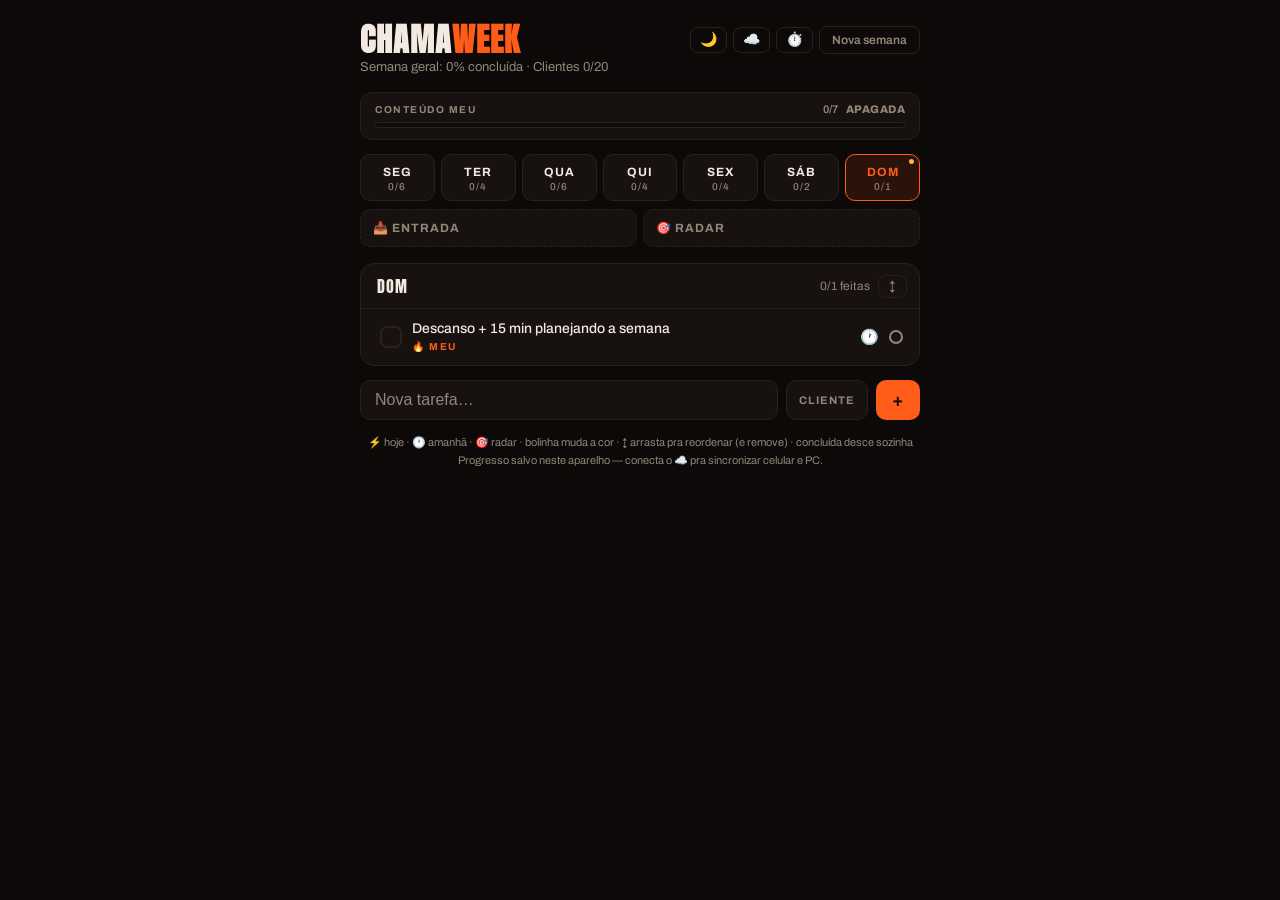
==== commit 68cf2a96: "Reordenar tarefas arrastando (drag & drop no toque e mouse) e concluída desce sozinha pro fim da lis" ====
--- a/index.html
+++ b/index.html
@@ -149,7 +149,12 @@
   .act.raio{color:var(--amber);}
   .del{font-size:16px;}
   .dot{display:block; width:14px; height:14px; border-radius:99px; border:2px solid var(--muted);}
-  .arrow{font-size:14px; padding:5px 7px;}
+  .task.ord{cursor:grab; touch-action:none; -webkit-user-select:none; user-select:none;}
+  .task.ord:active{cursor:grabbing;}
+  .task.dragging{opacity:.97; background:var(--cardup); border-radius:8px;
+    box-shadow:0 8px 22px rgba(0,0,0,.35); position:relative; z-index:5;}
+  .grip{min-width:22px; width:22px; display:flex; align-items:center; justify-content:center;
+    color:var(--muted); font-size:15px; line-height:1;}
 
   .add{display:flex; gap:8px; margin-top:14px;}
   .add input{flex:1; min-width:0; background:var(--card); border:1px solid var(--border); border-radius:10px;
@@ -226,7 +231,7 @@
       <span class="dia" id="diaLabel"></span>
       <div class="list-head-right">
         <span class="prog" id="diaProg"></span>
-        <button class="order-btn" id="orderBtn" onclick="toggleOrder()" title="Reordenar tarefas" aria-label="Reordenar tarefas">↕</button>
+        <button class="order-btn" id="orderBtn" onclick="toggleOrder()" title="Arrastar pra reordenar" aria-label="Arrastar pra reordenar">↕</button>
       </div>
     </div>
     <div id="taskList"></div>
@@ -238,7 +243,7 @@
     <button class="add-btn" onclick="adicionar()" aria-label="Adicionar tarefa">+</button>
   </div>
 
-  <p class="legend">⚡ hoje · 🕐 amanhã · 🎯 radar · bolinha muda a cor · ↕ reordena e remove<br/><span id="legendSync">Progresso salvo neste aparelho — conecta o ☁️ pra sincronizar celular e PC.</span></p>
+  <p class="legend">⚡ hoje · 🕐 amanhã · 🎯 radar · bolinha muda a cor · ↕ arrasta pra reordenar (e remove) · concluída desce sozinha<br/><span id="legendSync">Progresso salvo neste aparelho — conecta o ☁️ pra sincronizar celular e PC.</span></p>
 </div>
 
 <script>
@@ -440,29 +445,31 @@
       '</div>';
   } else {
     listEl.innerHTML = tarefas.map((task, i) => {
-      let acts = '';
-      if(orderMode){
-        acts += '<button class="act arrow" onclick="moveUp(' + i + ')" title="Subir" aria-label="Subir"' + (i===0?' disabled':'') + '>▲</button>';
-        acts += '<button class="act arrow" onclick="moveDown(' + i + ')" title="Descer" aria-label="Descer"' + (i===tarefas.length-1?' disabled':'') + '>▼</button>';
-        acts += '<button class="act del" onclick="remover(' + i + ')" title="Remover" aria-label="Remover">×</button>';
-      } else {
-        if(dia !== hj) acts += '<button class="act raio" onclick="moveTask(' + i + ',\'' + hj + '\')" title="Fazer hoje" aria-label="Fazer hoje">⚡</button>';
-        if(dia !== am) acts += '<button class="act" onclick="moveTask(' + i + ',\'' + am + '\')" title="Fazer amanhã" aria-label="Fazer amanhã">🕐</button>';
-        if(isInbox) acts += '<button class="act" onclick="toRadar(' + i + ')" title="Mandar pro radar" aria-label="Mandar pro radar">🎯</button>';
-        const cv0 = colorOf(task);
-        acts += '<button class="act" onclick="cycleColor(' + i + ')" title="Mudar cor" aria-label="Mudar cor">' +
-          '<span class="dot" style="' + (cv0 ? 'background:' + cv0 + '; border-color:' + cv0 + ';' : '') + '"></span></button>';
-      }
       const cv = colorOf(task);
       const rowStyle = cv
         ? ' style="border-left-color:' + cv + '; background:linear-gradient(90deg, ' + cv + '1A, transparent 55%);"'
         : '';
-      return '<div class="task' + (task.done?' done':'') + ' ' + task.type + '"' + rowStyle + '>' +
-        '<button class="check" onclick="toggle(' + i + ')" aria-label="Marcar">' + (task.done?'✓':'') + '</button>' +
+      const body =
         '<div class="task-body">' +
           '<div class="task-label">' + esc(task.label) + '</div>' +
           '<span class="task-tag ' + task.type + '">' + (task.type==="meu"?"🔥 MEU":"CLIENTE") + '</span>' +
-        '</div>' +
+        '</div>';
+      if(orderMode){
+        return '<div class="task ord' + (task.done?' done':'') + ' ' + task.type + '" data-idx="' + i + '" onpointerdown="dragStart(event)"' + rowStyle + '>' +
+          '<span class="grip" aria-hidden="true">⠿</span>' +
+          body +
+          '<div class="task-actions"><button class="act del" onclick="remover(' + i + ')" title="Remover" aria-label="Remover">×</button></div>' +
+        '</div>';
+      }
+      let acts = '';
+      if(dia !== hj) acts += '<button class="act raio" onclick="moveTask(' + i + ',\'' + hj + '\')" title="Fazer hoje" aria-label="Fazer hoje">⚡</button>';
+      if(dia !== am) acts += '<button class="act" onclick="moveTask(' + i + ',\'' + am + '\')" title="Fazer amanhã" aria-label="Fazer amanhã">🕐</button>';
+      if(isInbox) acts += '<button class="act" onclick="toRadar(' + i + ')" title="Mandar pro radar" aria-label="Mandar pro radar">🎯</button>';
+      acts += '<button class="act" onclick="cycleColor(' + i + ')" title="Mudar cor" aria-label="Mudar cor">' +
+        '<span class="dot" style="' + (cv ? 'background:' + cv + '; border-color:' + cv + ';' : '') + '"></span></button>';
+      return '<div class="task' + (task.done?' done':'') + ' ' + task.type + '" data-idx="' + i + '"' + rowStyle + '>' +
+        '<button class="check" onclick="toggle(' + i + ')" aria-label="Marcar">' + (task.done?'✓':'') + '</button>' +
+        body +
         '<div class="task-actions">' + acts + '</div>' +
       '</div>';
     }).join("");
@@ -474,18 +481,67 @@
 
 function setDia(k){ dia = k; orderMode = false; render(); }
 function toggleOrder(){ orderMode = !orderMode; render(); }
-function toggle(i){ const l = currentList(); l[i].done = !l[i].done; save(); render(); }
+function toggle(i){
+  const l = currentList();
+  const task = l[i];
+  task.done = !task.done;
+  l.splice(i, 1);
+  if(task.done){
+    l.push(task);                        // concluída desce pro fim
+  } else {
+    const firstDone = l.findIndex(t => t.done);
+    if(firstDone === -1) l.push(task);   // reaberta volta pro fim das pendentes
+    else l.splice(firstDone, 0, task);
+  }
+  save(); render();
+}
 function remover(i){ currentList().splice(i,1); save(); render(); }
-function moveUp(i){
-  if(i <= 0) return;
-  const l = currentList();
-  [l[i-1], l[i]] = [l[i], l[i-1]];
-  save(); render();
-}
-function moveDown(i){
-  const l = currentList();
-  if(i >= l.length-1) return;
-  [l[i+1], l[i]] = [l[i], l[i+1]];
+
+/* arrastar pra reordenar — funciona no mouse e no toque (pointer events) */
+let dragRow = null;
+function dragStart(e){
+  if(e.target.closest(".act")) return;   // deixa o × de remover funcionar
+  const row = e.currentTarget;
+  dragRow = row;
+  row.classList.add("dragging");
+  try{ row.setPointerCapture(e.pointerId); }catch(_){}
+  row.addEventListener("pointermove", dragMove);
+  row.addEventListener("pointerup", dragEnd);
+  row.addEventListener("pointercancel", dragEnd);
+  e.preventDefault();
+}
+function dragAfter(container, y){
+  const els = Array.prototype.slice.call(container.querySelectorAll(".task:not(.dragging)"));
+  let best = { off: -Infinity, el: null };
+  for(const el of els){
+    const b = el.getBoundingClientRect();
+    const off = y - (b.top + b.height/2);
+    if(off < 0 && off > best.off) best = { off: off, el: el };
+  }
+  return best.el;
+}
+function dragMove(e){
+  if(!dragRow) return;
+  e.preventDefault();
+  const c = document.getElementById("taskList");
+  const after = dragAfter(c, e.clientY);
+  if(after == null) c.appendChild(dragRow);
+  else c.insertBefore(dragRow, after);
+}
+function dragEnd(e){
+  const row = e.currentTarget;
+  row.removeEventListener("pointermove", dragMove);
+  row.removeEventListener("pointerup", dragEnd);
+  row.removeEventListener("pointercancel", dragEnd);
+  row.classList.remove("dragging");
+  if(!dragRow){ return; }
+  const c = document.getElementById("taskList");
+  const order = Array.prototype.map.call(c.querySelectorAll(".task"), el => parseInt(el.dataset.idx, 10));
+  const list = currentList();
+  const next = order.map(idx => list[idx]);
+  list.length = 0;
+  Array.prototype.push.apply(list, next);
+  dragRow = null;
   save(); render();
 }
 function cycleColor(i){
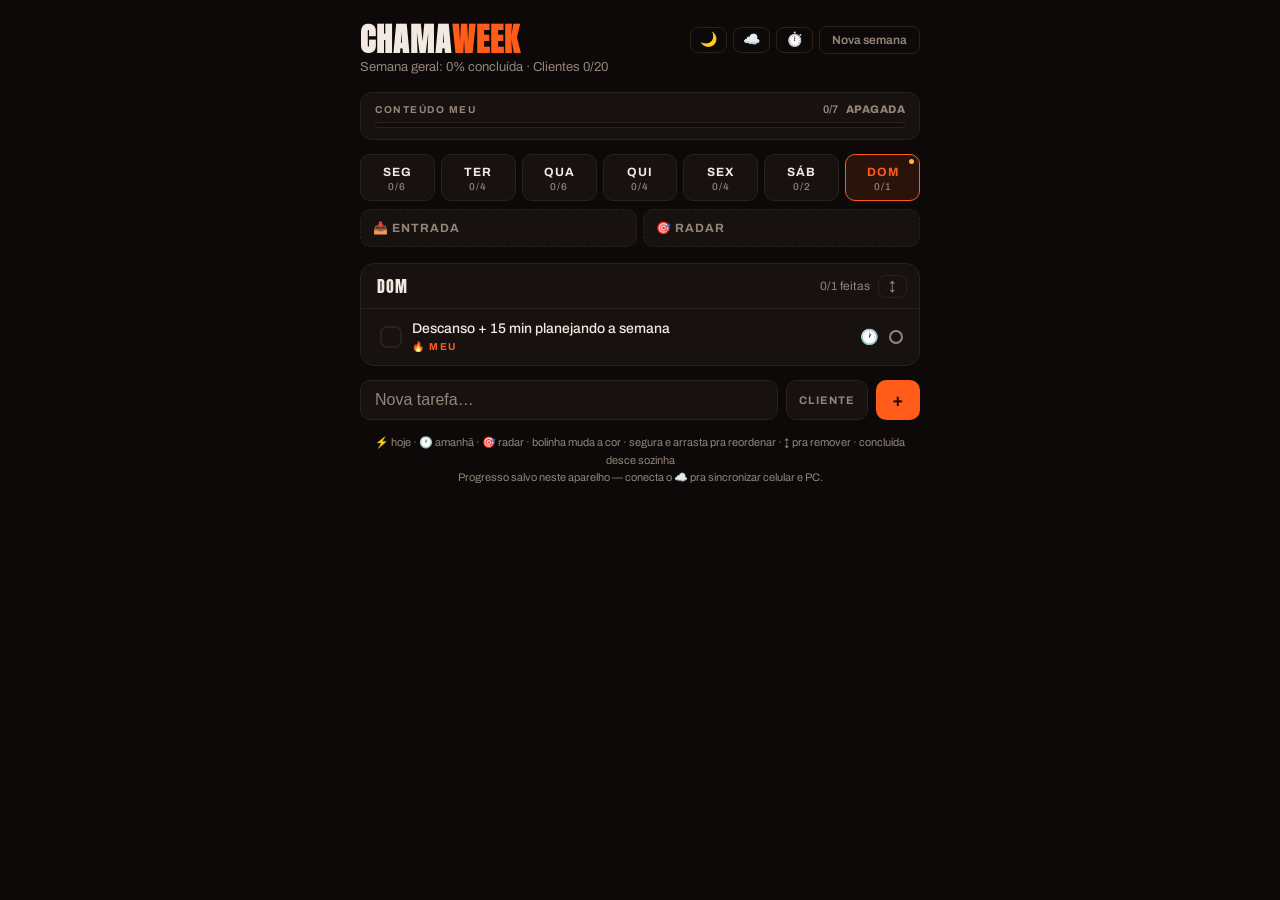
==== commit 1ab126aa: "Arrastar direto na lista: segurar (~0,3s) no toque ou clicar-e-arrastar no mouse, sem precisar do mo" ====
--- a/index.html
+++ b/index.html
@@ -130,7 +130,8 @@
   .empty{padding:26px 16px; text-align:center; color:var(--muted); font-size:14px; line-height:1.5;}
 
   .task{display:flex; align-items:center; gap:10px; padding:12px 12px 12px 16px;
-    border-bottom:1px solid var(--border); border-left:3px solid transparent;}
+    border-bottom:1px solid var(--border); border-left:3px solid transparent;
+    -webkit-touch-callout:none; -webkit-user-select:none; user-select:none;}
   .task:last-child{border-bottom:none;}
   .check{width:22px; height:22px; min-width:22px; border-radius:7px; border:2px solid var(--border);
     background:transparent; color:#140A05; font-size:13px; font-weight:900;
@@ -151,7 +152,7 @@
   .dot{display:block; width:14px; height:14px; border-radius:99px; border:2px solid var(--muted);}
   .task.ord{cursor:grab; touch-action:none; -webkit-user-select:none; user-select:none;}
   .task.ord:active{cursor:grabbing;}
-  .task.dragging{opacity:.97; background:var(--cardup); border-radius:8px;
+  .task.dragging{opacity:.97; background:var(--cardup); border-radius:8px; touch-action:none;
     box-shadow:0 8px 22px rgba(0,0,0,.35); position:relative; z-index:5;}
   .grip{min-width:22px; width:22px; display:flex; align-items:center; justify-content:center;
     color:var(--muted); font-size:15px; line-height:1;}
@@ -243,7 +244,7 @@
     <button class="add-btn" onclick="adicionar()" aria-label="Adicionar tarefa">+</button>
   </div>
 
-  <p class="legend">⚡ hoje · 🕐 amanhã · 🎯 radar · bolinha muda a cor · ↕ arrasta pra reordenar (e remove) · concluída desce sozinha<br/><span id="legendSync">Progresso salvo neste aparelho — conecta o ☁️ pra sincronizar celular e PC.</span></p>
+  <p class="legend">⚡ hoje · 🕐 amanhã · 🎯 radar · bolinha muda a cor · segura e arrasta pra reordenar · ↕ pra remover · concluída desce sozinha<br/><span id="legendSync">Progresso salvo neste aparelho — conecta o ☁️ pra sincronizar celular e PC.</span></p>
 </div>
 
 <script>
@@ -455,7 +456,7 @@
           '<span class="task-tag ' + task.type + '">' + (task.type==="meu"?"🔥 MEU":"CLIENTE") + '</span>' +
         '</div>';
       if(orderMode){
-        return '<div class="task ord' + (task.done?' done':'') + ' ' + task.type + '" data-idx="' + i + '" onpointerdown="dragStart(event)"' + rowStyle + '>' +
+        return '<div class="task ord' + (task.done?' done':'') + ' ' + task.type + '" data-idx="' + i + '" onpointerdown="taskPointerDown(event)"' + rowStyle + '>' +
           '<span class="grip" aria-hidden="true">⠿</span>' +
           body +
           '<div class="task-actions"><button class="act del" onclick="remover(' + i + ')" title="Remover" aria-label="Remover">×</button></div>' +
@@ -467,7 +468,7 @@
       if(isInbox) acts += '<button class="act" onclick="toRadar(' + i + ')" title="Mandar pro radar" aria-label="Mandar pro radar">🎯</button>';
       acts += '<button class="act" onclick="cycleColor(' + i + ')" title="Mudar cor" aria-label="Mudar cor">' +
         '<span class="dot" style="' + (cv ? 'background:' + cv + '; border-color:' + cv + ';' : '') + '"></span></button>';
-      return '<div class="task' + (task.done?' done':'') + ' ' + task.type + '" data-idx="' + i + '"' + rowStyle + '>' +
+      return '<div class="task' + (task.done?' done':'') + ' ' + task.type + '" data-idx="' + i + '" onpointerdown="taskPointerDown(event)"' + rowStyle + '>' +
         '<button class="check" onclick="toggle(' + i + ')" aria-label="Marcar">' + (task.done?'✓':'') + '</button>' +
         body +
         '<div class="task-actions">' + acts + '</div>' +
@@ -497,19 +498,32 @@
 }
 function remover(i){ currentList().splice(i,1); save(); render(); }
 
-/* arrastar pra reordenar — funciona no mouse e no toque (pointer events) */
-let dragRow = null;
-function dragStart(e){
-  if(e.target.closest(".act")) return;   // deixa o × de remover funcionar
+/* arrastar pra reordenar — segurar (toque) ou clicar-e-arrastar (mouse) */
+let drag = null;
+function taskPointerDown(e){
+  if(e.target.closest(".act")) return;              // ⚡🕐🎯 e × têm prioridade
   const row = e.currentTarget;
-  dragRow = row;
-  row.classList.add("dragging");
-  try{ row.setPointerCapture(e.pointerId); }catch(_){}
+  drag = { row:row, id:e.pointerId, sx:e.clientX, sy:e.clientY,
+           active:false, dragged:false, timer:null, touch:(e.pointerType!=="mouse") };
   row.addEventListener("pointermove", dragMove);
-  row.addEventListener("pointerup", dragEnd);
-  row.addEventListener("pointercancel", dragEnd);
-  e.preventDefault();
-}
+  row.addEventListener("pointerup", dragUp);
+  row.addEventListener("pointercancel", dragAbort);
+  if(orderMode){
+    beginDrag();                                    // no modo ↕: arrasta na hora
+  } else if(drag.touch){
+    drag.timer = setTimeout(() => { if(drag && !drag.active) beginDrag(); }, 280); // segurar pra pegar
+  }
+  // mouse fora do modo ↕: ativa ao mover (ver dragMove)
+}
+function beginDrag(){
+  if(!drag || drag.active) return;
+  drag.active = true;
+  drag.row.classList.add("dragging");
+  try{ drag.row.setPointerCapture(drag.id); }catch(_){}
+  document.addEventListener("touchmove", blockTouch, { passive:false });  // trava a rolagem no iOS
+  if(navigator.vibrate){ try{ navigator.vibrate(12); }catch(_){} }
+}
+function blockTouch(e){ e.preventDefault(); }
 function dragAfter(container, y){
   const els = Array.prototype.slice.call(container.querySelectorAll(".task:not(.dragging)"));
   let best = { off: -Infinity, el: null };
@@ -521,28 +535,54 @@
   return best.el;
 }
 function dragMove(e){
-  if(!dragRow) return;
+  if(!drag) return;
+  if(!drag.active){
+    const dx = Math.abs(e.clientX-drag.sx), dy = Math.abs(e.clientY-drag.sy);
+    if(drag.touch){
+      if(dx > 10 || dy > 10) endDrag(false);        // mexeu antes de segurar = rolagem
+    } else if(dx > 4 || dy > 4){
+      beginDrag();                                  // mouse: começa a arrastar ao mover
+    }
+    if(!drag || !drag.active) return;
+  }
   e.preventDefault();
+  drag.dragged = true;
   const c = document.getElementById("taskList");
   const after = dragAfter(c, e.clientY);
-  if(after == null) c.appendChild(dragRow);
-  else c.insertBefore(dragRow, after);
-}
-function dragEnd(e){
-  const row = e.currentTarget;
-  row.removeEventListener("pointermove", dragMove);
-  row.removeEventListener("pointerup", dragEnd);
-  row.removeEventListener("pointercancel", dragEnd);
-  row.classList.remove("dragging");
-  if(!dragRow){ return; }
+  if(after == null) c.appendChild(drag.row);
+  else c.insertBefore(drag.row, after);
+}
+function dragUp(){
+  if(!drag) return;
+  const commit = drag.active && drag.dragged;
+  endDrag(commit);
+  if(commit) suppressNextClick();
+}
+function dragAbort(){ if(drag) endDrag(false); }
+function endDrag(commit){
+  if(!drag) return;
+  if(drag.timer) clearTimeout(drag.timer);
+  document.removeEventListener("touchmove", blockTouch, { passive:false });
+  drag.row.classList.remove("dragging");
+  drag.row.removeEventListener("pointermove", dragMove);
+  drag.row.removeEventListener("pointerup", dragUp);
+  drag.row.removeEventListener("pointercancel", dragAbort);
+  drag = null;
+  if(commit) commitOrder();
+}
+function commitOrder(){
   const c = document.getElementById("taskList");
   const order = Array.prototype.map.call(c.querySelectorAll(".task"), el => parseInt(el.dataset.idx, 10));
   const list = currentList();
   const next = order.map(idx => list[idx]);
   list.length = 0;
   Array.prototype.push.apply(list, next);
-  dragRow = null;
   save(); render();
+}
+function suppressNextClick(){
+  const swallow = ev => { ev.stopPropagation(); ev.preventDefault(); document.removeEventListener("click", swallow, true); };
+  document.addEventListener("click", swallow, true);
+  setTimeout(() => document.removeEventListener("click", swallow, true), 400);
 }
 function cycleColor(i){
   const task = currentList()[i];
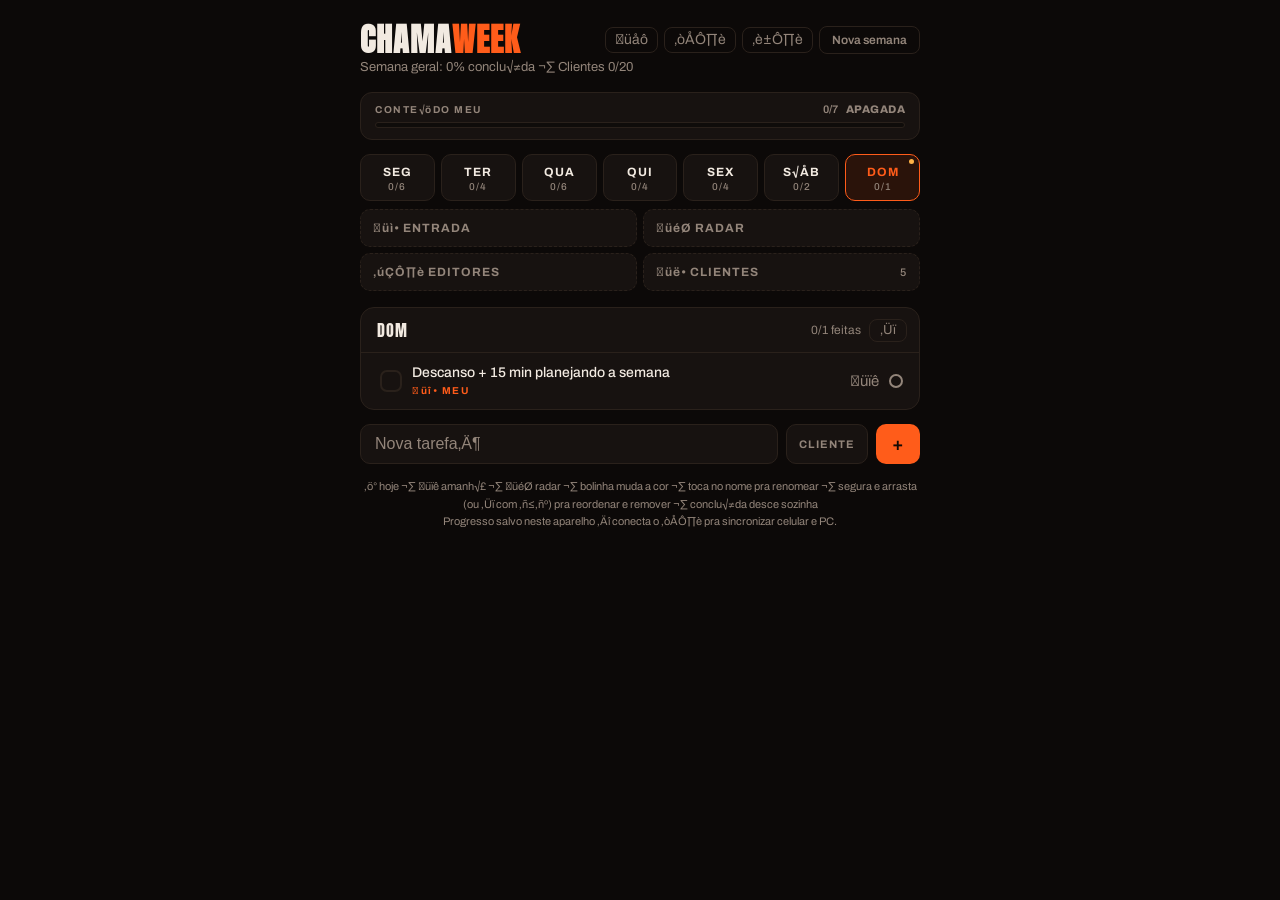
==== commit 1dbe3d80: "Abas Editores e Clientes, renomear demanda, reordenar arrastando ou com setas" ====
--- a/index.html
+++ b/index.html
@@ -3,7 +3,7 @@
 <head>
 <meta charset="UTF-8" />
 <meta name="viewport" content="width=device-width, initial-scale=1, viewport-fit=cover" />
-<title>CHAMAWEEK 🔥</title>
+<title>CHAMAWEEK üî•</title>
 <meta name="apple-mobile-web-app-capable" content="yes" />
 <meta name="apple-mobile-web-app-status-bar-style" content="black-translucent" />
 <meta name="apple-mobile-web-app-title" content="CHAMAWEEK" />
@@ -78,7 +78,7 @@
   .sync-status.info{color:var(--muted);}
   .sync-actions{display:flex; gap:8px; margin-top:10px;}
 
-  /* Cronômetro de demanda */
+  /* Cron√¥metro de demanda */
   .timer{background:var(--card); border:1px solid var(--border); border-radius:14px;
     padding:14px 16px 16px; margin-bottom:16px; text-align:center;}
   .timer-label{font-size:11px; font-weight:700; letter-spacing:2px; color:var(--muted); margin-bottom:2px;}
@@ -156,6 +156,10 @@
     box-shadow:0 8px 22px rgba(0,0,0,.35); position:relative; z-index:5;}
   .grip{min-width:22px; width:22px; display:flex; align-items:center; justify-content:center;
     color:var(--muted); font-size:15px; line-height:1;}
+  .arrow{font-size:14px; padding:5px 7px;}
+  .client-dot{min-width:22px; width:22px; text-align:center; font-size:15px; line-height:1;}
+  .edit-input{width:100%; box-sizing:border-box; font-family:'Archivo',sans-serif; font-size:14px;
+    color:var(--text); background:var(--inset); border:1px solid var(--orange); border-radius:6px; padding:4px 7px;}
 
   .add{display:flex; gap:8px; margin-top:14px;}
   .add input{flex:1; min-width:0; background:var(--card); border:1px solid var(--border); border-radius:10px;
@@ -175,33 +179,33 @@
   <div class="header">
     <h1>CHAMA<span>WEEK</span></h1>
     <div class="header-actions">
-      <button class="btn-icon" id="themeBtn" onclick="toggleTheme()" title="Alternar tema claro/escuro" aria-label="Alternar tema claro e escuro">🌙</button>
-      <button class="btn-icon" id="syncBtn" onclick="syncToggleCard()" title="Sincronizar entre aparelhos" aria-label="Sincronizar">☁️</button>
-      <button class="btn-icon" id="timerBtn" onclick="timerToggleCard()" title="Cronômetro de demanda" aria-label="Cronômetro de demanda">⏱️</button>
+      <button class="btn-icon" id="themeBtn" onclick="toggleTheme()" title="Alternar tema claro/escuro" aria-label="Alternar tema claro e escuro">üåô</button>
+      <button class="btn-icon" id="syncBtn" onclick="syncToggleCard()" title="Sincronizar entre aparelhos" aria-label="Sincronizar">‚òÅÔ∏è</button>
+      <button class="btn-icon" id="timerBtn" onclick="timerToggleCard()" title="Cron√¥metro de demanda" aria-label="Cron√¥metro de demanda">‚è±Ô∏è</button>
       <span id="resetArea"><button class="btn-ghost" onclick="askReset()">Nova semana</button></span>
     </div>
   </div>
   <p class="sub" id="subLine"></p>
 
   <div class="sync hidden" id="syncCard">
-    <label>☁️ SYNC ENTRE APARELHOS</label>
+    <label>‚òÅÔ∏è SYNC ENTRE APARELHOS</label>
     <div id="syncBody"></div>
     <p class="sync-status info" id="syncStatus"></p>
   </div>
 
   <div class="timer hidden" id="timerCard">
-    <div class="timer-label">⏱️ TEMPO NA DEMANDA</div>
+    <div class="timer-label">‚è±Ô∏è TEMPO NA DEMANDA</div>
     <div class="timer-time" id="timerTime">00:00</div>
     <div class="timer-btns">
       <button class="timer-main" id="timerMain" onclick="timerStartStop()">Iniciar</button>
-      <button class="timer-sec" onclick="timerReset()" title="Zerar">↺</button>
+      <button class="timer-sec" onclick="timerReset()" title="Zerar">‚Ü∫</button>
     </div>
-    <div class="timer-hint" id="timerHint">Toca em Iniciar quando começar a demanda e Parar quando concluir.</div>
+    <div class="timer-hint" id="timerHint">Toca em Iniciar quando come√ßar a demanda e Parar quando concluir.</div>
   </div>
 
   <div class="meter">
     <div class="meter-top">
-      <span class="meter-label">CONTEÚDO MEU</span>
+      <span class="meter-label">CONTE√öDO MEU</span>
       <span class="meter-right">
         <span class="meter-count" id="meuCount"></span>
         <span class="meter-nivel" id="nivelNome"></span>
@@ -214,17 +218,23 @@
 
   <div class="flow">
     <button class="flow-bar" id="inboxBar" onclick="setDia('inbox')">
-      <span>📥 ENTRADA</span><span class="count" id="inboxCount"></span>
+      <span>üì• ENTRADA</span><span class="count" id="inboxCount"></span>
     </button>
     <button class="flow-bar" id="radarBar" onclick="setDia('radar')">
-      <span>🎯 RADAR</span><span class="count" id="radarCount"></span>
+      <span>üéØ RADAR</span><span class="count" id="radarCount"></span>
+    </button>
+    <button class="flow-bar" id="editoresBar" onclick="setDia('editores')">
+      <span>‚úÇÔ∏è EDITORES</span><span class="count" id="editoresCount"></span>
+    </button>
+    <button class="flow-bar" id="clientesBar" onclick="setDia('clientes')">
+      <span>üë• CLIENTES</span><span class="count" id="clientesCount"></span>
     </button>
   </div>
 
   <div class="notes-card hidden" id="notesCard">
-    <label for="notesArea">OBSERVAÇÕES DA SEMANA</label>
-    <textarea id="notesArea" placeholder="Anota aqui o que vai moldar a semana: ideias, demandas soltas, gravações pendentes, recados de cliente…"></textarea>
-    <p class="notes-hint">Salva sozinho enquanto você digita.</p>
+    <label for="notesArea">OBSERVA√á√ïES DA SEMANA</label>
+    <textarea id="notesArea" placeholder="Anota aqui o que vai moldar a semana: ideias, demandas soltas, grava√ß√µes pendentes, recados de cliente‚Ä¶"></textarea>
+    <p class="notes-hint">Salva sozinho enquanto voc√™ digita.</p>
   </div>
 
   <div class="list">
@@ -232,19 +242,19 @@
       <span class="dia" id="diaLabel"></span>
       <div class="list-head-right">
         <span class="prog" id="diaProg"></span>
-        <button class="order-btn" id="orderBtn" onclick="toggleOrder()" title="Arrastar pra reordenar" aria-label="Arrastar pra reordenar">↕</button>
+        <button class="order-btn" id="orderBtn" onclick="toggleOrder()" title="Arrastar pra reordenar" aria-label="Arrastar pra reordenar">‚Üï</button>
       </div>
     </div>
     <div id="taskList"></div>
   </div>
 
   <div class="add">
-    <input id="novoInput" placeholder="Nova tarefa…" onkeydown="if(event.key==='Enter')adicionar()" />
+    <input id="novoInput" placeholder="Nova tarefa‚Ä¶" onkeydown="if(event.key==='Enter')adicionar()" />
     <button class="type-toggle" id="typeToggle" onclick="toggleTipo()">CLIENTE</button>
     <button class="add-btn" onclick="adicionar()" aria-label="Adicionar tarefa">+</button>
   </div>
 
-  <p class="legend">⚡ hoje · 🕐 amanhã · 🎯 radar · bolinha muda a cor · segura e arrasta pra reordenar · ↕ pra remover · concluída desce sozinha<br/><span id="legendSync">Progresso salvo neste aparelho — conecta o ☁️ pra sincronizar celular e PC.</span></p>
+  <p class="legend">‚ö° hoje ¬∑ üïê amanh√£ ¬∑ üéØ radar ¬∑ bolinha muda a cor ¬∑ toca no nome pra renomear ¬∑ segura e arrasta (ou ‚Üï com ‚ñ≤‚ñº) pra reordenar e remover ¬∑ conclu√≠da desce sozinha<br/><span id="legendSync">Progresso salvo neste aparelho ‚Äî conecta o ‚òÅÔ∏è pra sincronizar celular e PC.</span></p>
 </div>
 
 <script>
@@ -257,7 +267,7 @@
   {key:"qua", label:"QUA", idx:3},
   {key:"qui", label:"QUI", idx:4},
   {key:"sex", label:"SEX", idx:5},
-  {key:"sab", label:"SÁB", idx:6},
+  {key:"sab", label:"S√ÅB", idx:6},
   {key:"dom", label:"DOM", idx:0},
 ];
 const COLORS = [
@@ -271,45 +281,46 @@
 const t = (label, type) => ({label, type, done:false, color:"none"});
 const DEFAULT_DAYS = {
   seg:[
-    t("Bloco CHAMA — 2h de conteúdo próprio","meu"),
-    t("Lobos — vídeo 1","cliente"),
-    t("Lobos — vídeo 2","cliente"),
-    t("Lobos — vídeo 3","cliente"),
-    t("David Miranda — corte de seg","cliente"),
-    t("David Miranda — corte de ter (adiantado)","cliente"),
+    t("Bloco CHAMA ‚Äî 2h de conte√∫do pr√≥prio","meu"),
+    t("Lobos ‚Äî v√≠deo 1","cliente"),
+    t("Lobos ‚Äî v√≠deo 2","cliente"),
+    t("Lobos ‚Äî v√≠deo 3","cliente"),
+    t("David Miranda ‚Äî corte de seg","cliente"),
+    t("David Miranda ‚Äî corte de ter (adiantado)","cliente"),
   ],
   ter:[
-    t("Bloco CHAMA — 2h de conteúdo próprio","meu"),
-    t("Bianca Franco — vídeo 1 (semana adiantada)","cliente"),
-    t("Bianca Franco — vídeo 2","cliente"),
-    t("Bianca Franco — vídeo 3","cliente"),
+    t("Bloco CHAMA ‚Äî 2h de conte√∫do pr√≥prio","meu"),
+    t("Bianca Franco ‚Äî v√≠deo 1 (semana adiantada)","cliente"),
+    t("Bianca Franco ‚Äî v√≠deo 2","cliente"),
+    t("Bianca Franco ‚Äî v√≠deo 3","cliente"),
   ],
   qua:[
-    t("Bloco CHAMA — 2h de conteúdo próprio","meu"),
-    t("OWC — YouTube Evangelho Sem Filtro 1","cliente"),
-    t("OWC — YouTube Evangelho Sem Filtro 2","cliente"),
-    t("OWC — Kids","cliente"),
-    t("David Miranda — corte de qua","cliente"),
-    t("David Miranda — corte de qui (adiantado)","cliente"),
+    t("Bloco CHAMA ‚Äî 2h de conte√∫do pr√≥prio","meu"),
+    t("OWC ‚Äî YouTube Evangelho Sem Filtro 1","cliente"),
+    t("OWC ‚Äî YouTube Evangelho Sem Filtro 2","cliente"),
+    t("OWC ‚Äî Kids","cliente"),
+    t("David Miranda ‚Äî corte de qua","cliente"),
+    t("David Miranda ‚Äî corte de qui (adiantado)","cliente"),
   ],
   qui:[
-    t("Bloco CHAMA — 2h de conteúdo próprio","meu"),
-    t("ADBUENO — corte 1","cliente"),
-    t("ADBUENO — corte 2","cliente"),
-    t("ADBUENO — corte 3","cliente"),
+    t("Bloco CHAMA ‚Äî 2h de conte√∫do pr√≥prio","meu"),
+    t("ADBUENO ‚Äî corte 1","cliente"),
+    t("ADBUENO ‚Äî corte 2","cliente"),
+    t("ADBUENO ‚Äî corte 3","cliente"),
   ],
   sex:[
-    t("Bloco CHAMA — 2h de conteúdo próprio","meu"),
-    t("Lobos — vídeo 4","cliente"),
-    t("Lobos — vídeo 5","cliente"),
-    t("David Miranda — cortes de sex/sáb/dom (×3)","cliente"),
+    t("Bloco CHAMA ‚Äî 2h de conte√∫do pr√≥prio","meu"),
+    t("Lobos ‚Äî v√≠deo 4","cliente"),
+    t("Lobos ‚Äî v√≠deo 5","cliente"),
+    t("David Miranda ‚Äî cortes de sex/s√°b/dom (√ó3)","cliente"),
   ],
   sab:[
     t("Conferir postagens agendadas do fim de semana","cliente"),
-    t("Livre: gravar conteúdo CHAMA se der vontade","meu"),
+    t("Livre: gravar conte√∫do CHAMA se der vontade","meu"),
   ],
   dom:[t("Descanso + 15 min planejando a semana","meu")],
 };
+const DEFAULT_CLIENTES = ["Lobos","David Miranda","Bianca Franco","OWC","ADBUENO"].map(n => ({label:n}));
 
 let state = null;
 let dia = null;
@@ -328,14 +339,18 @@
 dia = todayKey();
 
 function freshState(){
-  return { days: JSON.parse(JSON.stringify(DEFAULT_DAYS)), inbox: [], radar: [], notes: "", updatedAt: new Date().toISOString() };
+  return { days: JSON.parse(JSON.stringify(DEFAULT_DAYS)), inbox: [], radar: [], editores: [],
+           clientes: JSON.parse(JSON.stringify(DEFAULT_CLIENTES)), notes: "", updatedAt: new Date().toISOString() };
 }
 function normalizeState(p){
-  if(p && p.seg) return { days: p, inbox: [], radar: [], notes: "", updatedAt: p.updatedAt || new Date(0).toISOString() };
+  const defCli = () => JSON.parse(JSON.stringify(DEFAULT_CLIENTES));
+  if(p && p.seg) return { days: p, inbox: [], radar: [], editores: [], clientes: defCli(), notes: "", updatedAt: p.updatedAt || new Date(0).toISOString() };
   if(p && p.days) return {
     days: p.days,
     inbox: p.inbox || p.extras || [],
     radar: p.radar || [],
+    editores: p.editores || [],
+    clientes: p.clientes || defCli(),
     notes: p.notes || "",
     updatedAt: p.updatedAt || new Date(0).toISOString()
   };
@@ -361,11 +376,11 @@
 }
 
 function nivelChama(pct){
-  if(pct <= 0) return {nome:"APAGADA", cor:"var(--muted)", msg:"Nenhum conteúdo seu ainda. Acende isso."};
-  if(pct < 34) return {nome:"ESTOPIM", cor:"var(--amber)", msg:"O estopim tá aceso. Não deixa apagar."};
-  if(pct < 67) return {nome:"CHAMA", cor:"var(--orange)", msg:"Tá queimando. Mantém o ritmo."};
-  if(pct < 100) return {nome:"PEGANDO FOGO", cor:"#FF3D00", msg:"Quase lá. Falta pouco."};
-  return {nome:"DINAMITE 🧨", cor:"#FF2200", msg:"Semana 100% sua. É disso que eu tô falando."};
+  if(pct <= 0) return {nome:"APAGADA", cor:"var(--muted)", msg:"Nenhum conte√∫do seu ainda. Acende isso."};
+  if(pct < 34) return {nome:"ESTOPIM", cor:"var(--amber)", msg:"O estopim t√° aceso. N√£o deixa apagar."};
+  if(pct < 67) return {nome:"CHAMA", cor:"var(--orange)", msg:"T√° queimando. Mant√©m o ritmo."};
+  if(pct < 100) return {nome:"PEGANDO FOGO", cor:"#FF3D00", msg:"Quase l√°. Falta pouco."};
+  return {nome:"DINAMITE üß®", cor:"#FF2200", msg:"Semana 100% sua. √â disso que eu t√¥ falando."};
 }
 
 function esc(s){
@@ -380,11 +395,13 @@
 function currentList(){
   if(dia === "inbox") return state.inbox;
   if(dia === "radar") return state.radar;
+  if(dia === "editores") return state.editores;
+  if(dia === "clientes") return state.clientes;
   return state.days[dia];
 }
 
 function render(){
-  const all = [...Object.values(state.days).flat(), ...state.inbox, ...state.radar];
+  const all = [...Object.values(state.days).flat(), ...state.inbox, ...state.radar, ...state.editores];
   const meu = all.filter(x => x.type === "meu");
   const cli = all.filter(x => x.type === "cliente");
   const meuDone = meu.filter(x => x.done).length;
@@ -395,7 +412,7 @@
   const nivel = nivelChama(pctMeu);
 
   document.getElementById("subLine").textContent =
-    "Semana geral: " + pctTotal + "% concluída · Clientes " + cliDone + "/" + cli.length;
+    "Semana geral: " + pctTotal + "% conclu√≠da ¬∑ Clientes " + cliDone + "/" + cli.length;
   const nomeEl = document.getElementById("nivelNome");
   nomeEl.textContent = nivel.nome;
   nomeEl.style.color = nivel.cor;
@@ -415,11 +432,18 @@
 
   const isInbox = dia === "inbox";
   const isRadar = dia === "radar";
+  const isEditores = dia === "editores";
+  const isClientes = dia === "clientes";
   document.getElementById("inboxBar").classList.toggle("active", isInbox);
   document.getElementById("radarBar").classList.toggle("active", isRadar);
+  document.getElementById("editoresBar").classList.toggle("active", isEditores);
+  document.getElementById("clientesBar").classList.toggle("active", isClientes);
   document.getElementById("inboxCount").textContent = state.inbox.length ? String(state.inbox.length) : "";
   const radarDone = state.radar.filter(x => x.done).length;
   document.getElementById("radarCount").textContent = state.radar.length ? radarDone + "/" + state.radar.length : "";
+  const edDone = state.editores.filter(x => x.done).length;
+  document.getElementById("editoresCount").textContent = state.editores.length ? edDone + "/" + state.editores.length : "";
+  document.getElementById("clientesCount").textContent = state.clientes.length ? String(state.clientes.length) : "";
 
   document.getElementById("notesCard").classList.toggle("hidden", !isInbox);
   if(isInbox){
@@ -430,8 +454,14 @@
   const tarefas = currentList();
   const diaDone = tarefas.filter(x => x.done).length;
   document.getElementById("diaLabel").textContent =
-    isInbox ? "CAIXA DE ENTRADA" : isRadar ? "NO RADAR ESSA SEMANA" : DIAS.find(d => d.key===dia).label;
-  document.getElementById("diaProg").textContent = diaDone + "/" + tarefas.length + " feitas";
+    isInbox ? "CAIXA DE ENTRADA"
+    : isRadar ? "NO RADAR ESSA SEMANA"
+    : isEditores ? "DELEGADO PROS EDITORES"
+    : isClientes ? "MEUS CLIENTES"
+    : DIAS.find(d => d.key===dia).label;
+  document.getElementById("diaProg").textContent = isClientes
+    ? tarefas.length + (tarefas.length===1 ? " cliente" : " clientes")
+    : diaDone + "/" + tarefas.length + " feitas";
   document.getElementById("orderBtn").classList.toggle("on", orderMode);
 
   const hj = todayKey(), am = tomorrowKey();
@@ -439,13 +469,28 @@
   if(tarefas.length === 0){
     listEl.innerHTML = '<div class="empty">' +
       (isInbox
-        ? "Caixa vazia. Chegou demanda nova? Joga aqui e depois organiza: ⚡ hoje, 🕐 amanhã ou 🎯 radar."
+        ? "Caixa vazia. Chegou demanda nova? Joga aqui e depois organiza: ‚ö° hoje, üïê amanh√£ ou üéØ radar."
         : isRadar
-        ? "Radar limpo. O que precisa sair essa semana mas ainda não tem dia certo? Deixa aqui pra não perder de vista."
+        ? "Radar limpo. O que precisa sair essa semana mas ainda n√£o tem dia certo? Deixa aqui pra n√£o perder de vista."
+        : isEditores
+        ? "Nada delegado ainda. Joga aqui as demandas que voc√™ vai passar pros editores e organiza a ordem."
+        : isClientes
+        ? "Sem clientes na lista. Adiciona os nomes abaixo pra ter todos √† vista."
         : "Dia livre. Adiciona uma tarefa abaixo se precisar.") +
       '</div>';
   } else {
+    const ordActs = i => '<button class="act arrow" onclick="moveUp(' + i + ')" title="Subir" aria-label="Subir"' + (i===0?' disabled':'') + '>‚ñ≤</button>' +
+      '<button class="act arrow" onclick="moveDown(' + i + ')" title="Descer" aria-label="Descer"' + (i===tarefas.length-1?' disabled':'') + '>‚ñº</button>' +
+      '<button class="act del" onclick="remover(' + i + ')" title="Remover" aria-label="Remover">√ó</button>';
     listEl.innerHTML = tarefas.map((task, i) => {
+      // Lista de CLIENTES ‚Äî s√≥ nomes (renomeia tocando, reordena, remove)
+      if(isClientes){
+        return '<div class="task' + (orderMode?' ord':'') + '" data-idx="' + i + '" onpointerdown="taskPointerDown(event)">' +
+          (orderMode ? '<span class="grip" aria-hidden="true">‚†ø</span>' : '<span class="client-dot" aria-hidden="true">üë§</span>') +
+          '<div class="task-body"><div class="task-label">' + esc(task.label) + '</div></div>' +
+          '<div class="task-actions">' + (orderMode ? ordActs(i) : '') + '</div>' +
+        '</div>';
+      }
       const cv = colorOf(task);
       const rowStyle = cv
         ? ' style="border-left-color:' + cv + '; background:linear-gradient(90deg, ' + cv + '1A, transparent 55%);"'
@@ -453,23 +498,25 @@
       const body =
         '<div class="task-body">' +
           '<div class="task-label">' + esc(task.label) + '</div>' +
-          '<span class="task-tag ' + task.type + '">' + (task.type==="meu"?"🔥 MEU":"CLIENTE") + '</span>' +
+          '<span class="task-tag ' + task.type + '">' + (task.type==="meu"?"üî• MEU":"CLIENTE") + '</span>' +
         '</div>';
       if(orderMode){
         return '<div class="task ord' + (task.done?' done':'') + ' ' + task.type + '" data-idx="' + i + '" onpointerdown="taskPointerDown(event)"' + rowStyle + '>' +
-          '<span class="grip" aria-hidden="true">⠿</span>' +
+          '<span class="grip" aria-hidden="true">‚†ø</span>' +
           body +
-          '<div class="task-actions"><button class="act del" onclick="remover(' + i + ')" title="Remover" aria-label="Remover">×</button></div>' +
+          '<div class="task-actions">' + ordActs(i) + '</div>' +
         '</div>';
       }
       let acts = '';
-      if(dia !== hj) acts += '<button class="act raio" onclick="moveTask(' + i + ',\'' + hj + '\')" title="Fazer hoje" aria-label="Fazer hoje">⚡</button>';
-      if(dia !== am) acts += '<button class="act" onclick="moveTask(' + i + ',\'' + am + '\')" title="Fazer amanhã" aria-label="Fazer amanhã">🕐</button>';
-      if(isInbox) acts += '<button class="act" onclick="toRadar(' + i + ')" title="Mandar pro radar" aria-label="Mandar pro radar">🎯</button>';
+      if(!isEditores){
+        if(dia !== hj) acts += '<button class="act raio" onclick="moveTask(' + i + ',\'' + hj + '\')" title="Fazer hoje" aria-label="Fazer hoje">‚ö°</button>';
+        if(dia !== am) acts += '<button class="act" onclick="moveTask(' + i + ',\'' + am + '\')" title="Fazer amanh√£" aria-label="Fazer amanh√£">üïê</button>';
+        if(isInbox) acts += '<button class="act" onclick="toRadar(' + i + ')" title="Mandar pro radar" aria-label="Mandar pro radar">üéØ</button>';
+      }
       acts += '<button class="act" onclick="cycleColor(' + i + ')" title="Mudar cor" aria-label="Mudar cor">' +
         '<span class="dot" style="' + (cv ? 'background:' + cv + '; border-color:' + cv + ';' : '') + '"></span></button>';
       return '<div class="task' + (task.done?' done':'') + ' ' + task.type + '" data-idx="' + i + '" onpointerdown="taskPointerDown(event)"' + rowStyle + '>' +
-        '<button class="check" onclick="toggle(' + i + ')" aria-label="Marcar">' + (task.done?'✓':'') + '</button>' +
+        '<button class="check" onclick="toggle(' + i + ')" aria-label="Marcar">' + (task.done?'‚úì':'') + '</button>' +
         body +
         '<div class="task-actions">' + acts + '</div>' +
       '</div>';
@@ -477,7 +524,12 @@
   }
 
   document.getElementById("novoInput").placeholder =
-    isInbox ? "Nova demanda que chegou…" : isRadar ? "Demanda da semana, sem dia…" : "Nova tarefa…";
+    isInbox ? "Nova demanda que chegou‚Ä¶"
+    : isRadar ? "Demanda da semana, sem dia‚Ä¶"
+    : isEditores ? "Demanda pra delegar‚Ä¶"
+    : isClientes ? "Nome do cliente‚Ä¶"
+    : "Nova tarefa‚Ä¶";
+  document.getElementById("typeToggle").classList.toggle("hidden", isClientes);
 }
 
 function setDia(k){ dia = k; orderMode = false; render(); }
@@ -488,7 +540,7 @@
   task.done = !task.done;
   l.splice(i, 1);
   if(task.done){
-    l.push(task);                        // concluída desce pro fim
+    l.push(task);                        // conclu√≠da desce pro fim
   } else {
     const firstDone = l.findIndex(t => t.done);
     if(firstDone === -1) l.push(task);   // reaberta volta pro fim das pendentes
@@ -498,22 +550,22 @@
 }
 function remover(i){ currentList().splice(i,1); save(); render(); }
 
-/* arrastar pra reordenar — segurar (toque) ou clicar-e-arrastar (mouse) */
+/* arrastar pra reordenar ‚Äî segurar (toque) ou clicar-e-arrastar (mouse) */
 let drag = null;
 function taskPointerDown(e){
-  if(e.target.closest(".act")) return;              // ⚡🕐🎯 e × têm prioridade
+  if(e.target.closest(".act")) return;              // ‚ö°üïêüéØ e √ó t√™m prioridade
   const row = e.currentTarget;
-  drag = { row:row, id:e.pointerId, sx:e.clientX, sy:e.clientY,
+  drag = { row:row, id:e.pointerId, sx:e.clientX, sy:e.clientY, t0:Date.now(), startTarget:e.target,
            active:false, dragged:false, timer:null, touch:(e.pointerType!=="mouse") };
   row.addEventListener("pointermove", dragMove);
   row.addEventListener("pointerup", dragUp);
   row.addEventListener("pointercancel", dragAbort);
   if(orderMode){
-    beginDrag();                                    // no modo ↕: arrasta na hora
+    beginDrag();                                    // no modo ‚Üï: arrasta na hora
   } else if(drag.touch){
     drag.timer = setTimeout(() => { if(drag && !drag.active) beginDrag(); }, 280); // segurar pra pegar
   }
-  // mouse fora do modo ↕: ativa ao mover (ver dragMove)
+  // mouse fora do modo ‚Üï: ativa ao mover (ver dragMove)
 }
 function beginDrag(){
   if(!drag || drag.active) return;
@@ -541,7 +593,7 @@
     if(drag.touch){
       if(dx > 10 || dy > 10) endDrag(false);        // mexeu antes de segurar = rolagem
     } else if(dx > 4 || dy > 4){
-      beginDrag();                                  // mouse: começa a arrastar ao mover
+      beginDrag();                                  // mouse: come√ßa a arrastar ao mover
     }
     if(!drag || !drag.active) return;
   }
@@ -555,8 +607,15 @@
 function dragUp(){
   if(!drag) return;
   const commit = drag.active && drag.dragged;
+  const tgt = drag.startTarget;
+  const quickTap = !drag.active && !drag.dragged && (!drag.touch || (Date.now()-drag.t0 < 300));
+  const row = drag.row;
   endDrag(commit);
-  if(commit) suppressNextClick();
+  if(commit){ suppressNextClick(); return; }
+  // toque/clique curto no nome ‚Üí renomear
+  if(quickTap && tgt && tgt.closest && tgt.closest(".task-body") && !tgt.closest("input")){
+    startEdit(row);
+  }
 }
 function dragAbort(){ if(drag) endDrag(false); }
 function endDrag(commit){
@@ -604,16 +663,58 @@
 function toggleTipo(){
   novoTipo = novoTipo === "meu" ? "cliente" : "meu";
   const b = document.getElementById("typeToggle");
-  b.textContent = novoTipo === "meu" ? "🔥 MEU" : "CLIENTE";
+  b.textContent = novoTipo === "meu" ? "üî• MEU" : "CLIENTE";
   b.classList.toggle("meu", novoTipo === "meu");
 }
 function adicionar(){
   const input = document.getElementById("novoInput");
   const label = input.value.trim();
   if(!label) return;
-  currentList().push(t(label, novoTipo));
+  currentList().push(dia === "clientes" ? { label: label } : t(label, novoTipo));
   input.value = "";
   save(); render();
+}
+function moveUp(i){
+  if(i <= 0) return;
+  const l = currentList();
+  [l[i-1], l[i]] = [l[i], l[i-1]];
+  save(); render();
+}
+function moveDown(i){
+  const l = currentList();
+  if(i >= l.length-1) return;
+  [l[i+1], l[i]] = [l[i], l[i+1]];
+  save(); render();
+}
+function startEdit(row){
+  const idx = parseInt(row.dataset.idx, 10);
+  const list = currentList();
+  const task = list[idx];
+  if(!task) return;
+  const labelEl = row.querySelector(".task-label");
+  if(!labelEl || labelEl.querySelector("input")) return;
+  const input = document.createElement("input");
+  input.className = "edit-input";
+  input.value = task.label;
+  labelEl.textContent = "";
+  labelEl.appendChild(input);
+  input.focus();
+  try{ input.setSelectionRange(input.value.length, input.value.length); }catch(_){}
+  let closed = false;
+  const commit = () => {
+    if(closed) return; closed = true;
+    const v = input.value.trim();
+    if(v) task.label = v;
+    save(); render();
+  };
+  input.addEventListener("keydown", e => {
+    e.stopPropagation();
+    if(e.key === "Enter"){ e.preventDefault(); commit(); }
+    else if(e.key === "Escape"){ closed = true; render(); }
+  });
+  input.addEventListener("blur", commit);
+  input.addEventListener("pointerdown", e => e.stopPropagation());
+  input.addEventListener("click", e => e.stopPropagation());
 }
 function askReset(){
   document.getElementById("resetArea").innerHTML =
@@ -628,6 +729,7 @@
   for(const k of Object.keys(state.days)) state.days[k].forEach(task => task.done = false);
   state.inbox.forEach(task => task.done = false);
   state.radar.forEach(task => task.done = false);
+  state.editores.forEach(task => task.done = false);
   save(); cancelReset(); render();
 }
 
@@ -663,13 +765,13 @@
   const body = document.getElementById("syncBody");
   document.getElementById("syncBtn").classList.toggle("on", !!syncCfg);
   document.getElementById("legendSync").textContent = syncCfg
-    ? "☁️ Sync ativo — marca num aparelho, aparece no outro."
-    : "Progresso salvo neste aparelho — conecta o ☁️ pra sincronizar celular e PC.";
+    ? "‚òÅÔ∏è Sync ativo ‚Äî marca num aparelho, aparece no outro."
+    : "Progresso salvo neste aparelho ‚Äî conecta o ‚òÅÔ∏è pra sincronizar celular e PC.";
   if(!syncCfg){
     body.innerHTML =
-      '<p>Usa tua conta do GitHub como nuvem. Cria um token em <a href="https://github.com/settings/tokens/new?scopes=gist&description=CHAMAWEEK" target="_blank" rel="noopener">github.com/settings/tokens</a> (marca só o escopo <b>gist</b>), cola aqui e conecta. Repete a conexão em cada aparelho com o mesmo token.</p>' +
+      '<p>Usa tua conta do GitHub como nuvem. Cria um token em <a href="https://github.com/settings/tokens/new?scopes=gist&description=CHAMAWEEK" target="_blank" rel="noopener">github.com/settings/tokens</a> (marca s√≥ o escopo <b>gist</b>), cola aqui e conecta. Repete a conex√£o em cada aparelho com o mesmo token.</p>' +
       '<div class="sync-row">' +
-        '<input id="tokenInput" type="password" placeholder="ghp_… (token do GitHub)" autocomplete="off" />' +
+        '<input id="tokenInput" type="password" placeholder="ghp_‚Ä¶ (token do GitHub)" autocomplete="off" />' +
         '<button class="btn-fire" onclick="syncConnect()">Conectar</button>' +
       '</div>';
   } else {
@@ -707,7 +809,7 @@
   const token = document.getElementById("tokenInput").value.trim();
   if(!token){ setSyncStatus("Cola o token primeiro.", "err"); return; }
   syncCfg = { token: token, gistId: null };
-  setSyncStatus("Conectando…", "info");
+  setSyncStatus("Conectando‚Ä¶", "info");
   try{
     // procura gist existente
     const gists = await gh("/gists?per_page=100");
@@ -715,23 +817,23 @@
     if(found){
       syncCfg.gistId = found.id;
       syncSaveCfg();
-      setSyncStatus("Gist encontrado. Puxando dados…", "info");
+      setSyncStatus("Gist encontrado. Puxando dados‚Ä¶", "info");
       await pullRemote(true);
     } else {
       const created = await gh("/gists", { method:"POST", body:{
-        description: "CHAMAWEEK — dados do app (não apagar)",
+        description: "CHAMAWEEK ‚Äî dados do app (n√£o apagar)",
         public: false,
         files: { [GIST_FILE]: { content: JSON.stringify(state) } }
       }});
       syncCfg.gistId = created.id;
       syncSaveCfg();
-      setSyncStatus("Conectado ✓ Gist criado e dados enviados.", "ok");
+      setSyncStatus("Conectado ‚úì Gist criado e dados enviados.", "ok");
     }
     syncRenderCard();
   }catch(e){
     syncCfg = null;
     syncSaveCfg();
-    setSyncStatus(e.status === 401 ? "Token inválido ou sem escopo gist." : "Erro ao conectar. Tenta de novo.", "err");
+    setSyncStatus(e.status === 401 ? "Token inv√°lido ou sem escopo gist." : "Erro ao conectar. Tenta de novo.", "err");
     syncRenderCard();
   }
 }
@@ -755,7 +857,7 @@
         render();
       }
     }
-    setSyncStatus("Sincronizado ✓ " + new Date().toLocaleTimeString("pt-BR", {hour:"2-digit", minute:"2-digit"}), "ok");
+    setSyncStatus("Sincronizado ‚úì " + new Date().toLocaleTimeString("pt-BR", {hour:"2-digit", minute:"2-digit"}), "ok");
   }catch(e){
     setSyncStatus("Falha ao puxar dados (offline?).", "err");
   }finally{
@@ -768,7 +870,7 @@
     await gh("/gists/" + syncCfg.gistId, { method:"PATCH", body:{
       files: { [GIST_FILE]: { content: JSON.stringify(state) } }
     }});
-    setSyncStatus("Sincronizado ✓ " + new Date().toLocaleTimeString("pt-BR", {hour:"2-digit", minute:"2-digit"}), "ok");
+    setSyncStatus("Sincronizado ‚úì " + new Date().toLocaleTimeString("pt-BR", {hour:"2-digit", minute:"2-digit"}), "ok");
   }catch(e){
     setSyncStatus("Falha ao enviar (offline?). Tenta 'Sincronizar agora' depois.", "err");
   }
@@ -779,7 +881,7 @@
   pushTimer = setTimeout(pushRemote, 1500);
 }
 async function syncNow(){
-  setSyncStatus("Sincronizando…", "info");
+  setSyncStatus("Sincronizando‚Ä¶", "info");
   await pullRemote(false);
   await pushRemote();
 }
@@ -787,7 +889,7 @@
   if(document.visibilityState === "visible") pullRemote(false);
 });
 
-/* ---------- Cronômetro de demanda ---------- */
+/* ---------- Cron√¥metro de demanda ---------- */
 const TIMER_KEY = "chama-timer-v1";
 let dtimer = { running:false, startedAt:0, elapsed:0, tick:null };
 
@@ -829,10 +931,10 @@
   main.classList.toggle("running", dtimer.running);
   document.getElementById("timerBtn").classList.toggle("on", dtimer.running);
   const hint = document.getElementById("timerHint");
-  if(dtimer.running) hint.textContent = "Demanda em andamento… toca em Parar quando concluir.";
-  else if(dtimer.elapsed > 0) hint.textContent = "Levou " + txt + " nessa demanda. Zera no ↺ pra próxima.";
-  else hint.textContent = "Toca em Iniciar quando começar a demanda e Parar quando concluir.";
-  document.title = dtimer.running ? "⏱ " + txt + " — CHAMAWEEK" : "CHAMAWEEK 🔥";
+  if(dtimer.running) hint.textContent = "Demanda em andamento‚Ä¶ toca em Parar quando concluir.";
+  else if(dtimer.elapsed > 0) hint.textContent = "Levou " + txt + " nessa demanda. Zera no ‚Ü∫ pra pr√≥xima.";
+  else hint.textContent = "Toca em Iniciar quando come√ßar a demanda e Parar quando concluir.";
+  document.title = dtimer.running ? "‚è± " + txt + " ‚Äî CHAMAWEEK" : "CHAMAWEEK üî•";
 }
 function timerToggleCard(){
   document.getElementById("timerCard").classList.toggle("hidden");
@@ -873,7 +975,7 @@
   document.documentElement.setAttribute("data-theme", mode);
   const btn = document.getElementById("themeBtn");
   if(btn){
-    btn.textContent = mode === "light" ? "☀️" : "🌙";
+    btn.textContent = mode === "light" ? "‚òÄÔ∏è" : "üåô";
     btn.title = mode === "light" ? "Mudar para tema escuro" : "Mudar para tema claro";
   }
   const meta = document.querySelector('meta[name="theme-color"]');
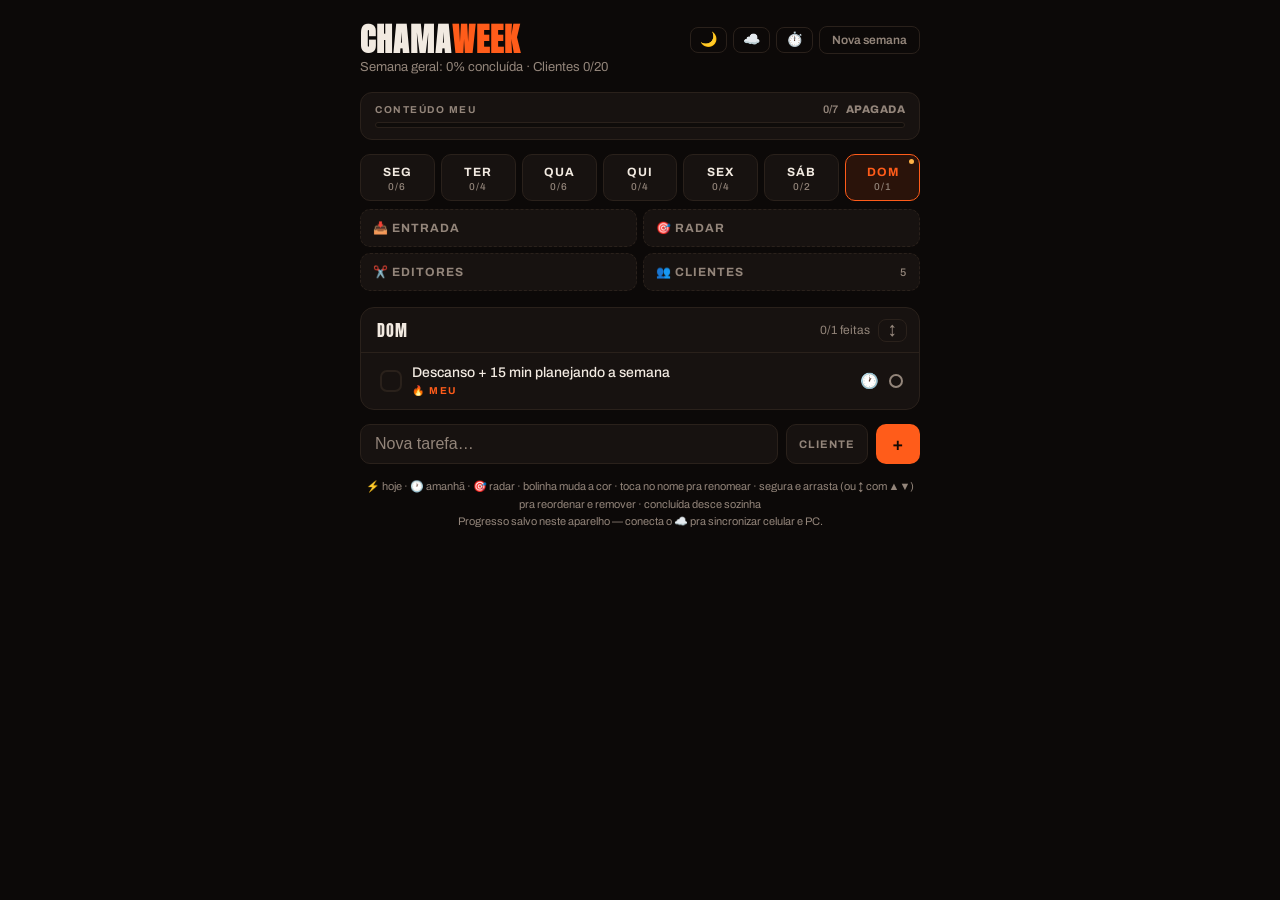
==== commit 167070ab: "Corrige codificacao dos emojis/acentos (UTF-8)" ====
--- a/index.html
+++ b/index.html
@@ -3,7 +3,7 @@
 <head>
 <meta charset="UTF-8" />
 <meta name="viewport" content="width=device-width, initial-scale=1, viewport-fit=cover" />
-<title>CHAMAWEEK üî•</title>
+<title>CHAMAWEEK 🔥</title>
 <meta name="apple-mobile-web-app-capable" content="yes" />
 <meta name="apple-mobile-web-app-status-bar-style" content="black-translucent" />
 <meta name="apple-mobile-web-app-title" content="CHAMAWEEK" />
@@ -78,7 +78,7 @@
   .sync-status.info{color:var(--muted);}
   .sync-actions{display:flex; gap:8px; margin-top:10px;}
 
-  /* Cron√¥metro de demanda */
+  /* Cronômetro de demanda */
   .timer{background:var(--card); border:1px solid var(--border); border-radius:14px;
     padding:14px 16px 16px; margin-bottom:16px; text-align:center;}
   .timer-label{font-size:11px; font-weight:700; letter-spacing:2px; color:var(--muted); margin-bottom:2px;}
@@ -179,33 +179,33 @@
   <div class="header">
     <h1>CHAMA<span>WEEK</span></h1>
     <div class="header-actions">
-      <button class="btn-icon" id="themeBtn" onclick="toggleTheme()" title="Alternar tema claro/escuro" aria-label="Alternar tema claro e escuro">üåô</button>
-      <button class="btn-icon" id="syncBtn" onclick="syncToggleCard()" title="Sincronizar entre aparelhos" aria-label="Sincronizar">‚òÅÔ∏è</button>
-      <button class="btn-icon" id="timerBtn" onclick="timerToggleCard()" title="Cron√¥metro de demanda" aria-label="Cron√¥metro de demanda">‚è±Ô∏è</button>
+      <button class="btn-icon" id="themeBtn" onclick="toggleTheme()" title="Alternar tema claro/escuro" aria-label="Alternar tema claro e escuro">🌙</button>
+      <button class="btn-icon" id="syncBtn" onclick="syncToggleCard()" title="Sincronizar entre aparelhos" aria-label="Sincronizar">☁️</button>
+      <button class="btn-icon" id="timerBtn" onclick="timerToggleCard()" title="Cronômetro de demanda" aria-label="Cronômetro de demanda">⏱️</button>
       <span id="resetArea"><button class="btn-ghost" onclick="askReset()">Nova semana</button></span>
     </div>
   </div>
   <p class="sub" id="subLine"></p>
 
   <div class="sync hidden" id="syncCard">
-    <label>‚òÅÔ∏è SYNC ENTRE APARELHOS</label>
+    <label>☁️ SYNC ENTRE APARELHOS</label>
     <div id="syncBody"></div>
     <p class="sync-status info" id="syncStatus"></p>
   </div>
 
   <div class="timer hidden" id="timerCard">
-    <div class="timer-label">‚è±Ô∏è TEMPO NA DEMANDA</div>
+    <div class="timer-label">⏱️ TEMPO NA DEMANDA</div>
     <div class="timer-time" id="timerTime">00:00</div>
     <div class="timer-btns">
       <button class="timer-main" id="timerMain" onclick="timerStartStop()">Iniciar</button>
-      <button class="timer-sec" onclick="timerReset()" title="Zerar">‚Ü∫</button>
+      <button class="timer-sec" onclick="timerReset()" title="Zerar">↺</button>
     </div>
-    <div class="timer-hint" id="timerHint">Toca em Iniciar quando come√ßar a demanda e Parar quando concluir.</div>
+    <div class="timer-hint" id="timerHint">Toca em Iniciar quando começar a demanda e Parar quando concluir.</div>
   </div>
 
   <div class="meter">
     <div class="meter-top">
-      <span class="meter-label">CONTE√öDO MEU</span>
+      <span class="meter-label">CONTEÚDO MEU</span>
       <span class="meter-right">
         <span class="meter-count" id="meuCount"></span>
         <span class="meter-nivel" id="nivelNome"></span>
@@ -218,23 +218,23 @@
 
   <div class="flow">
     <button class="flow-bar" id="inboxBar" onclick="setDia('inbox')">
-      <span>üì• ENTRADA</span><span class="count" id="inboxCount"></span>
+      <span>📥 ENTRADA</span><span class="count" id="inboxCount"></span>
     </button>
     <button class="flow-bar" id="radarBar" onclick="setDia('radar')">
-      <span>üéØ RADAR</span><span class="count" id="radarCount"></span>
+      <span>🎯 RADAR</span><span class="count" id="radarCount"></span>
     </button>
     <button class="flow-bar" id="editoresBar" onclick="setDia('editores')">
-      <span>‚úÇÔ∏è EDITORES</span><span class="count" id="editoresCount"></span>
+      <span>✂️ EDITORES</span><span class="count" id="editoresCount"></span>
     </button>
     <button class="flow-bar" id="clientesBar" onclick="setDia('clientes')">
-      <span>üë• CLIENTES</span><span class="count" id="clientesCount"></span>
+      <span>👥 CLIENTES</span><span class="count" id="clientesCount"></span>
     </button>
   </div>
 
   <div class="notes-card hidden" id="notesCard">
-    <label for="notesArea">OBSERVA√á√ïES DA SEMANA</label>
-    <textarea id="notesArea" placeholder="Anota aqui o que vai moldar a semana: ideias, demandas soltas, grava√ß√µes pendentes, recados de cliente‚Ä¶"></textarea>
-    <p class="notes-hint">Salva sozinho enquanto voc√™ digita.</p>
+    <label for="notesArea">OBSERVAÇÕES DA SEMANA</label>
+    <textarea id="notesArea" placeholder="Anota aqui o que vai moldar a semana: ideias, demandas soltas, gravações pendentes, recados de cliente…"></textarea>
+    <p class="notes-hint">Salva sozinho enquanto você digita.</p>
   </div>
 
   <div class="list">
@@ -242,19 +242,19 @@
       <span class="dia" id="diaLabel"></span>
       <div class="list-head-right">
         <span class="prog" id="diaProg"></span>
-        <button class="order-btn" id="orderBtn" onclick="toggleOrder()" title="Arrastar pra reordenar" aria-label="Arrastar pra reordenar">‚Üï</button>
+        <button class="order-btn" id="orderBtn" onclick="toggleOrder()" title="Arrastar pra reordenar" aria-label="Arrastar pra reordenar">↕</button>
       </div>
     </div>
     <div id="taskList"></div>
   </div>
 
   <div class="add">
-    <input id="novoInput" placeholder="Nova tarefa‚Ä¶" onkeydown="if(event.key==='Enter')adicionar()" />
+    <input id="novoInput" placeholder="Nova tarefa…" onkeydown="if(event.key==='Enter')adicionar()" />
     <button class="type-toggle" id="typeToggle" onclick="toggleTipo()">CLIENTE</button>
     <button class="add-btn" onclick="adicionar()" aria-label="Adicionar tarefa">+</button>
   </div>
 
-  <p class="legend">‚ö° hoje ¬∑ üïê amanh√£ ¬∑ üéØ radar ¬∑ bolinha muda a cor ¬∑ toca no nome pra renomear ¬∑ segura e arrasta (ou ‚Üï com ‚ñ≤‚ñº) pra reordenar e remover ¬∑ conclu√≠da desce sozinha<br/><span id="legendSync">Progresso salvo neste aparelho ‚Äî conecta o ‚òÅÔ∏è pra sincronizar celular e PC.</span></p>
+  <p class="legend">⚡ hoje · 🕐 amanhã · 🎯 radar · bolinha muda a cor · toca no nome pra renomear · segura e arrasta (ou ↕ com ▲▼) pra reordenar e remover · concluída desce sozinha<br/><span id="legendSync">Progresso salvo neste aparelho — conecta o ☁️ pra sincronizar celular e PC.</span></p>
 </div>
 
 <script>
@@ -267,7 +267,7 @@
   {key:"qua", label:"QUA", idx:3},
   {key:"qui", label:"QUI", idx:4},
   {key:"sex", label:"SEX", idx:5},
-  {key:"sab", label:"S√ÅB", idx:6},
+  {key:"sab", label:"SÁB", idx:6},
   {key:"dom", label:"DOM", idx:0},
 ];
 const COLORS = [
@@ -281,42 +281,42 @@
 const t = (label, type) => ({label, type, done:false, color:"none"});
 const DEFAULT_DAYS = {
   seg:[
-    t("Bloco CHAMA ‚Äî 2h de conte√∫do pr√≥prio","meu"),
-    t("Lobos ‚Äî v√≠deo 1","cliente"),
-    t("Lobos ‚Äî v√≠deo 2","cliente"),
-    t("Lobos ‚Äî v√≠deo 3","cliente"),
-    t("David Miranda ‚Äî corte de seg","cliente"),
-    t("David Miranda ‚Äî corte de ter (adiantado)","cliente"),
+    t("Bloco CHAMA — 2h de conteúdo próprio","meu"),
+    t("Lobos — vídeo 1","cliente"),
+    t("Lobos — vídeo 2","cliente"),
+    t("Lobos — vídeo 3","cliente"),
+    t("David Miranda — corte de seg","cliente"),
+    t("David Miranda — corte de ter (adiantado)","cliente"),
   ],
   ter:[
-    t("Bloco CHAMA ‚Äî 2h de conte√∫do pr√≥prio","meu"),
-    t("Bianca Franco ‚Äî v√≠deo 1 (semana adiantada)","cliente"),
-    t("Bianca Franco ‚Äî v√≠deo 2","cliente"),
-    t("Bianca Franco ‚Äî v√≠deo 3","cliente"),
+    t("Bloco CHAMA — 2h de conteúdo próprio","meu"),
+    t("Bianca Franco — vídeo 1 (semana adiantada)","cliente"),
+    t("Bianca Franco — vídeo 2","cliente"),
+    t("Bianca Franco — vídeo 3","cliente"),
   ],
   qua:[
-    t("Bloco CHAMA ‚Äî 2h de conte√∫do pr√≥prio","meu"),
-    t("OWC ‚Äî YouTube Evangelho Sem Filtro 1","cliente"),
-    t("OWC ‚Äî YouTube Evangelho Sem Filtro 2","cliente"),
-    t("OWC ‚Äî Kids","cliente"),
-    t("David Miranda ‚Äî corte de qua","cliente"),
-    t("David Miranda ‚Äî corte de qui (adiantado)","cliente"),
+    t("Bloco CHAMA — 2h de conteúdo próprio","meu"),
+    t("OWC — YouTube Evangelho Sem Filtro 1","cliente"),
+    t("OWC — YouTube Evangelho Sem Filtro 2","cliente"),
+    t("OWC — Kids","cliente"),
+    t("David Miranda — corte de qua","cliente"),
+    t("David Miranda — corte de qui (adiantado)","cliente"),
   ],
   qui:[
-    t("Bloco CHAMA ‚Äî 2h de conte√∫do pr√≥prio","meu"),
-    t("ADBUENO ‚Äî corte 1","cliente"),
-    t("ADBUENO ‚Äî corte 2","cliente"),
-    t("ADBUENO ‚Äî corte 3","cliente"),
+    t("Bloco CHAMA — 2h de conteúdo próprio","meu"),
+    t("ADBUENO — corte 1","cliente"),
+    t("ADBUENO — corte 2","cliente"),
+    t("ADBUENO — corte 3","cliente"),
   ],
   sex:[
-    t("Bloco CHAMA ‚Äî 2h de conte√∫do pr√≥prio","meu"),
-    t("Lobos ‚Äî v√≠deo 4","cliente"),
-    t("Lobos ‚Äî v√≠deo 5","cliente"),
-    t("David Miranda ‚Äî cortes de sex/s√°b/dom (√ó3)","cliente"),
+    t("Bloco CHAMA — 2h de conteúdo próprio","meu"),
+    t("Lobos — vídeo 4","cliente"),
+    t("Lobos — vídeo 5","cliente"),
+    t("David Miranda — cortes de sex/sáb/dom (×3)","cliente"),
   ],
   sab:[
     t("Conferir postagens agendadas do fim de semana","cliente"),
-    t("Livre: gravar conte√∫do CHAMA se der vontade","meu"),
+    t("Livre: gravar conteúdo CHAMA se der vontade","meu"),
   ],
   dom:[t("Descanso + 15 min planejando a semana","meu")],
 };
@@ -376,11 +376,11 @@
 }
 
 function nivelChama(pct){
-  if(pct <= 0) return {nome:"APAGADA", cor:"var(--muted)", msg:"Nenhum conte√∫do seu ainda. Acende isso."};
-  if(pct < 34) return {nome:"ESTOPIM", cor:"var(--amber)", msg:"O estopim t√° aceso. N√£o deixa apagar."};
-  if(pct < 67) return {nome:"CHAMA", cor:"var(--orange)", msg:"T√° queimando. Mant√©m o ritmo."};
-  if(pct < 100) return {nome:"PEGANDO FOGO", cor:"#FF3D00", msg:"Quase l√°. Falta pouco."};
-  return {nome:"DINAMITE üß®", cor:"#FF2200", msg:"Semana 100% sua. √â disso que eu t√¥ falando."};
+  if(pct <= 0) return {nome:"APAGADA", cor:"var(--muted)", msg:"Nenhum conteúdo seu ainda. Acende isso."};
+  if(pct < 34) return {nome:"ESTOPIM", cor:"var(--amber)", msg:"O estopim tá aceso. Não deixa apagar."};
+  if(pct < 67) return {nome:"CHAMA", cor:"var(--orange)", msg:"Tá queimando. Mantém o ritmo."};
+  if(pct < 100) return {nome:"PEGANDO FOGO", cor:"#FF3D00", msg:"Quase lá. Falta pouco."};
+  return {nome:"DINAMITE 🧨", cor:"#FF2200", msg:"Semana 100% sua. É disso que eu tô falando."};
 }
 
 function esc(s){
@@ -412,7 +412,7 @@
   const nivel = nivelChama(pctMeu);
 
   document.getElementById("subLine").textContent =
-    "Semana geral: " + pctTotal + "% conclu√≠da ¬∑ Clientes " + cliDone + "/" + cli.length;
+    "Semana geral: " + pctTotal + "% concluída · Clientes " + cliDone + "/" + cli.length;
   const nomeEl = document.getElementById("nivelNome");
   nomeEl.textContent = nivel.nome;
   nomeEl.style.color = nivel.cor;
@@ -469,24 +469,24 @@
   if(tarefas.length === 0){
     listEl.innerHTML = '<div class="empty">' +
       (isInbox
-        ? "Caixa vazia. Chegou demanda nova? Joga aqui e depois organiza: ‚ö° hoje, üïê amanh√£ ou üéØ radar."
+        ? "Caixa vazia. Chegou demanda nova? Joga aqui e depois organiza: ⚡ hoje, 🕐 amanhã ou 🎯 radar."
         : isRadar
-        ? "Radar limpo. O que precisa sair essa semana mas ainda n√£o tem dia certo? Deixa aqui pra n√£o perder de vista."
+        ? "Radar limpo. O que precisa sair essa semana mas ainda não tem dia certo? Deixa aqui pra não perder de vista."
         : isEditores
-        ? "Nada delegado ainda. Joga aqui as demandas que voc√™ vai passar pros editores e organiza a ordem."
+        ? "Nada delegado ainda. Joga aqui as demandas que você vai passar pros editores e organiza a ordem."
         : isClientes
-        ? "Sem clientes na lista. Adiciona os nomes abaixo pra ter todos √† vista."
+        ? "Sem clientes na lista. Adiciona os nomes abaixo pra ter todos à vista."
         : "Dia livre. Adiciona uma tarefa abaixo se precisar.") +
       '</div>';
   } else {
-    const ordActs = i => '<button class="act arrow" onclick="moveUp(' + i + ')" title="Subir" aria-label="Subir"' + (i===0?' disabled':'') + '>‚ñ≤</button>' +
-      '<button class="act arrow" onclick="moveDown(' + i + ')" title="Descer" aria-label="Descer"' + (i===tarefas.length-1?' disabled':'') + '>‚ñº</button>' +
-      '<button class="act del" onclick="remover(' + i + ')" title="Remover" aria-label="Remover">√ó</button>';
+    const ordActs = i => '<button class="act arrow" onclick="moveUp(' + i + ')" title="Subir" aria-label="Subir"' + (i===0?' disabled':'') + '>▲</button>' +
+      '<button class="act arrow" onclick="moveDown(' + i + ')" title="Descer" aria-label="Descer"' + (i===tarefas.length-1?' disabled':'') + '>▼</button>' +
+      '<button class="act del" onclick="remover(' + i + ')" title="Remover" aria-label="Remover">×</button>';
     listEl.innerHTML = tarefas.map((task, i) => {
-      // Lista de CLIENTES ‚Äî s√≥ nomes (renomeia tocando, reordena, remove)
+      // Lista de CLIENTES — só nomes (renomeia tocando, reordena, remove)
       if(isClientes){
         return '<div class="task' + (orderMode?' ord':'') + '" data-idx="' + i + '" onpointerdown="taskPointerDown(event)">' +
-          (orderMode ? '<span class="grip" aria-hidden="true">‚†ø</span>' : '<span class="client-dot" aria-hidden="true">üë§</span>') +
+          (orderMode ? '<span class="grip" aria-hidden="true">⠿</span>' : '<span class="client-dot" aria-hidden="true">👤</span>') +
           '<div class="task-body"><div class="task-label">' + esc(task.label) + '</div></div>' +
           '<div class="task-actions">' + (orderMode ? ordActs(i) : '') + '</div>' +
         '</div>';
@@ -498,25 +498,25 @@
       const body =
         '<div class="task-body">' +
           '<div class="task-label">' + esc(task.label) + '</div>' +
-          '<span class="task-tag ' + task.type + '">' + (task.type==="meu"?"üî• MEU":"CLIENTE") + '</span>' +
+          '<span class="task-tag ' + task.type + '">' + (task.type==="meu"?"🔥 MEU":"CLIENTE") + '</span>' +
         '</div>';
       if(orderMode){
         return '<div class="task ord' + (task.done?' done':'') + ' ' + task.type + '" data-idx="' + i + '" onpointerdown="taskPointerDown(event)"' + rowStyle + '>' +
-          '<span class="grip" aria-hidden="true">‚†ø</span>' +
+          '<span class="grip" aria-hidden="true">⠿</span>' +
           body +
           '<div class="task-actions">' + ordActs(i) + '</div>' +
         '</div>';
       }
       let acts = '';
       if(!isEditores){
-        if(dia !== hj) acts += '<button class="act raio" onclick="moveTask(' + i + ',\'' + hj + '\')" title="Fazer hoje" aria-label="Fazer hoje">‚ö°</button>';
-        if(dia !== am) acts += '<button class="act" onclick="moveTask(' + i + ',\'' + am + '\')" title="Fazer amanh√£" aria-label="Fazer amanh√£">üïê</button>';
-        if(isInbox) acts += '<button class="act" onclick="toRadar(' + i + ')" title="Mandar pro radar" aria-label="Mandar pro radar">üéØ</button>';
+        if(dia !== hj) acts += '<button class="act raio" onclick="moveTask(' + i + ',\'' + hj + '\')" title="Fazer hoje" aria-label="Fazer hoje">⚡</button>';
+        if(dia !== am) acts += '<button class="act" onclick="moveTask(' + i + ',\'' + am + '\')" title="Fazer amanhã" aria-label="Fazer amanhã">🕐</button>';
+        if(isInbox) acts += '<button class="act" onclick="toRadar(' + i + ')" title="Mandar pro radar" aria-label="Mandar pro radar">🎯</button>';
       }
       acts += '<button class="act" onclick="cycleColor(' + i + ')" title="Mudar cor" aria-label="Mudar cor">' +
         '<span class="dot" style="' + (cv ? 'background:' + cv + '; border-color:' + cv + ';' : '') + '"></span></button>';
       return '<div class="task' + (task.done?' done':'') + ' ' + task.type + '" data-idx="' + i + '" onpointerdown="taskPointerDown(event)"' + rowStyle + '>' +
-        '<button class="check" onclick="toggle(' + i + ')" aria-label="Marcar">' + (task.done?'‚úì':'') + '</button>' +
+        '<button class="check" onclick="toggle(' + i + ')" aria-label="Marcar">' + (task.done?'✓':'') + '</button>' +
         body +
         '<div class="task-actions">' + acts + '</div>' +
       '</div>';
@@ -524,11 +524,11 @@
   }
 
   document.getElementById("novoInput").placeholder =
-    isInbox ? "Nova demanda que chegou‚Ä¶"
-    : isRadar ? "Demanda da semana, sem dia‚Ä¶"
-    : isEditores ? "Demanda pra delegar‚Ä¶"
-    : isClientes ? "Nome do cliente‚Ä¶"
-    : "Nova tarefa‚Ä¶";
+    isInbox ? "Nova demanda que chegou…"
+    : isRadar ? "Demanda da semana, sem dia…"
+    : isEditores ? "Demanda pra delegar…"
+    : isClientes ? "Nome do cliente…"
+    : "Nova tarefa…";
   document.getElementById("typeToggle").classList.toggle("hidden", isClientes);
 }
 
@@ -540,7 +540,7 @@
   task.done = !task.done;
   l.splice(i, 1);
   if(task.done){
-    l.push(task);                        // conclu√≠da desce pro fim
+    l.push(task);                        // concluída desce pro fim
   } else {
     const firstDone = l.findIndex(t => t.done);
     if(firstDone === -1) l.push(task);   // reaberta volta pro fim das pendentes
@@ -550,10 +550,10 @@
 }
 function remover(i){ currentList().splice(i,1); save(); render(); }
 
-/* arrastar pra reordenar ‚Äî segurar (toque) ou clicar-e-arrastar (mouse) */
+/* arrastar pra reordenar — segurar (toque) ou clicar-e-arrastar (mouse) */
 let drag = null;
 function taskPointerDown(e){
-  if(e.target.closest(".act")) return;              // ‚ö°üïêüéØ e √ó t√™m prioridade
+  if(e.target.closest(".act")) return;              // ⚡🕐🎯 e × têm prioridade
   const row = e.currentTarget;
   drag = { row:row, id:e.pointerId, sx:e.clientX, sy:e.clientY, t0:Date.now(), startTarget:e.target,
            active:false, dragged:false, timer:null, touch:(e.pointerType!=="mouse") };
@@ -561,11 +561,11 @@
   row.addEventListener("pointerup", dragUp);
   row.addEventListener("pointercancel", dragAbort);
   if(orderMode){
-    beginDrag();                                    // no modo ‚Üï: arrasta na hora
+    beginDrag();                                    // no modo ↕: arrasta na hora
   } else if(drag.touch){
     drag.timer = setTimeout(() => { if(drag && !drag.active) beginDrag(); }, 280); // segurar pra pegar
   }
-  // mouse fora do modo ‚Üï: ativa ao mover (ver dragMove)
+  // mouse fora do modo ↕: ativa ao mover (ver dragMove)
 }
 function beginDrag(){
   if(!drag || drag.active) return;
@@ -593,7 +593,7 @@
     if(drag.touch){
       if(dx > 10 || dy > 10) endDrag(false);        // mexeu antes de segurar = rolagem
     } else if(dx > 4 || dy > 4){
-      beginDrag();                                  // mouse: come√ßa a arrastar ao mover
+      beginDrag();                                  // mouse: começa a arrastar ao mover
     }
     if(!drag || !drag.active) return;
   }
@@ -612,7 +612,7 @@
   const row = drag.row;
   endDrag(commit);
   if(commit){ suppressNextClick(); return; }
-  // toque/clique curto no nome ‚Üí renomear
+  // toque/clique curto no nome → renomear
   if(quickTap && tgt && tgt.closest && tgt.closest(".task-body") && !tgt.closest("input")){
     startEdit(row);
   }
@@ -663,7 +663,7 @@
 function toggleTipo(){
   novoTipo = novoTipo === "meu" ? "cliente" : "meu";
   const b = document.getElementById("typeToggle");
-  b.textContent = novoTipo === "meu" ? "üî• MEU" : "CLIENTE";
+  b.textContent = novoTipo === "meu" ? "🔥 MEU" : "CLIENTE";
   b.classList.toggle("meu", novoTipo === "meu");
 }
 function adicionar(){
@@ -765,13 +765,13 @@
   const body = document.getElementById("syncBody");
   document.getElementById("syncBtn").classList.toggle("on", !!syncCfg);
   document.getElementById("legendSync").textContent = syncCfg
-    ? "‚òÅÔ∏è Sync ativo ‚Äî marca num aparelho, aparece no outro."
-    : "Progresso salvo neste aparelho ‚Äî conecta o ‚òÅÔ∏è pra sincronizar celular e PC.";
+    ? "☁️ Sync ativo — marca num aparelho, aparece no outro."
+    : "Progresso salvo neste aparelho — conecta o ☁️ pra sincronizar celular e PC.";
   if(!syncCfg){
     body.innerHTML =
-      '<p>Usa tua conta do GitHub como nuvem. Cria um token em <a href="https://github.com/settings/tokens/new?scopes=gist&description=CHAMAWEEK" target="_blank" rel="noopener">github.com/settings/tokens</a> (marca s√≥ o escopo <b>gist</b>), cola aqui e conecta. Repete a conex√£o em cada aparelho com o mesmo token.</p>' +
+      '<p>Usa tua conta do GitHub como nuvem. Cria um token em <a href="https://github.com/settings/tokens/new?scopes=gist&description=CHAMAWEEK" target="_blank" rel="noopener">github.com/settings/tokens</a> (marca só o escopo <b>gist</b>), cola aqui e conecta. Repete a conexão em cada aparelho com o mesmo token.</p>' +
       '<div class="sync-row">' +
-        '<input id="tokenInput" type="password" placeholder="ghp_‚Ä¶ (token do GitHub)" autocomplete="off" />' +
+        '<input id="tokenInput" type="password" placeholder="ghp_… (token do GitHub)" autocomplete="off" />' +
         '<button class="btn-fire" onclick="syncConnect()">Conectar</button>' +
       '</div>';
   } else {
@@ -809,7 +809,7 @@
   const token = document.getElementById("tokenInput").value.trim();
   if(!token){ setSyncStatus("Cola o token primeiro.", "err"); return; }
   syncCfg = { token: token, gistId: null };
-  setSyncStatus("Conectando‚Ä¶", "info");
+  setSyncStatus("Conectando…", "info");
   try{
     // procura gist existente
     const gists = await gh("/gists?per_page=100");
@@ -817,23 +817,23 @@
     if(found){
       syncCfg.gistId = found.id;
       syncSaveCfg();
-      setSyncStatus("Gist encontrado. Puxando dados‚Ä¶", "info");
+      setSyncStatus("Gist encontrado. Puxando dados…", "info");
       await pullRemote(true);
     } else {
       const created = await gh("/gists", { method:"POST", body:{
-        description: "CHAMAWEEK ‚Äî dados do app (n√£o apagar)",
+        description: "CHAMAWEEK — dados do app (não apagar)",
         public: false,
         files: { [GIST_FILE]: { content: JSON.stringify(state) } }
       }});
       syncCfg.gistId = created.id;
       syncSaveCfg();
-      setSyncStatus("Conectado ‚úì Gist criado e dados enviados.", "ok");
+      setSyncStatus("Conectado ✓ Gist criado e dados enviados.", "ok");
     }
     syncRenderCard();
   }catch(e){
     syncCfg = null;
     syncSaveCfg();
-    setSyncStatus(e.status === 401 ? "Token inv√°lido ou sem escopo gist." : "Erro ao conectar. Tenta de novo.", "err");
+    setSyncStatus(e.status === 401 ? "Token inválido ou sem escopo gist." : "Erro ao conectar. Tenta de novo.", "err");
     syncRenderCard();
   }
 }
@@ -857,7 +857,7 @@
         render();
       }
     }
-    setSyncStatus("Sincronizado ‚úì " + new Date().toLocaleTimeString("pt-BR", {hour:"2-digit", minute:"2-digit"}), "ok");
+    setSyncStatus("Sincronizado ✓ " + new Date().toLocaleTimeString("pt-BR", {hour:"2-digit", minute:"2-digit"}), "ok");
   }catch(e){
     setSyncStatus("Falha ao puxar dados (offline?).", "err");
   }finally{
@@ -870,7 +870,7 @@
     await gh("/gists/" + syncCfg.gistId, { method:"PATCH", body:{
       files: { [GIST_FILE]: { content: JSON.stringify(state) } }
     }});
-    setSyncStatus("Sincronizado ‚úì " + new Date().toLocaleTimeString("pt-BR", {hour:"2-digit", minute:"2-digit"}), "ok");
+    setSyncStatus("Sincronizado ✓ " + new Date().toLocaleTimeString("pt-BR", {hour:"2-digit", minute:"2-digit"}), "ok");
   }catch(e){
     setSyncStatus("Falha ao enviar (offline?). Tenta 'Sincronizar agora' depois.", "err");
   }
@@ -881,7 +881,7 @@
   pushTimer = setTimeout(pushRemote, 1500);
 }
 async function syncNow(){
-  setSyncStatus("Sincronizando‚Ä¶", "info");
+  setSyncStatus("Sincronizando…", "info");
   await pullRemote(false);
   await pushRemote();
 }
@@ -889,7 +889,7 @@
   if(document.visibilityState === "visible") pullRemote(false);
 });
 
-/* ---------- Cron√¥metro de demanda ---------- */
+/* ---------- Cronômetro de demanda ---------- */
 const TIMER_KEY = "chama-timer-v1";
 let dtimer = { running:false, startedAt:0, elapsed:0, tick:null };
 
@@ -931,10 +931,10 @@
   main.classList.toggle("running", dtimer.running);
   document.getElementById("timerBtn").classList.toggle("on", dtimer.running);
   const hint = document.getElementById("timerHint");
-  if(dtimer.running) hint.textContent = "Demanda em andamento‚Ä¶ toca em Parar quando concluir.";
-  else if(dtimer.elapsed > 0) hint.textContent = "Levou " + txt + " nessa demanda. Zera no ‚Ü∫ pra pr√≥xima.";
-  else hint.textContent = "Toca em Iniciar quando come√ßar a demanda e Parar quando concluir.";
-  document.title = dtimer.running ? "‚è± " + txt + " ‚Äî CHAMAWEEK" : "CHAMAWEEK üî•";
+  if(dtimer.running) hint.textContent = "Demanda em andamento… toca em Parar quando concluir.";
+  else if(dtimer.elapsed > 0) hint.textContent = "Levou " + txt + " nessa demanda. Zera no ↺ pra próxima.";
+  else hint.textContent = "Toca em Iniciar quando começar a demanda e Parar quando concluir.";
+  document.title = dtimer.running ? "⏱ " + txt + " — CHAMAWEEK" : "CHAMAWEEK 🔥";
 }
 function timerToggleCard(){
   document.getElementById("timerCard").classList.toggle("hidden");
@@ -975,7 +975,7 @@
   document.documentElement.setAttribute("data-theme", mode);
   const btn = document.getElementById("themeBtn");
   if(btn){
-    btn.textContent = mode === "light" ? "‚òÄÔ∏è" : "üåô";
+    btn.textContent = mode === "light" ? "☀️" : "🌙";
     btn.title = mode === "light" ? "Mudar para tema escuro" : "Mudar para tema claro";
   }
   const meta = document.querySelector('meta[name="theme-color"]');
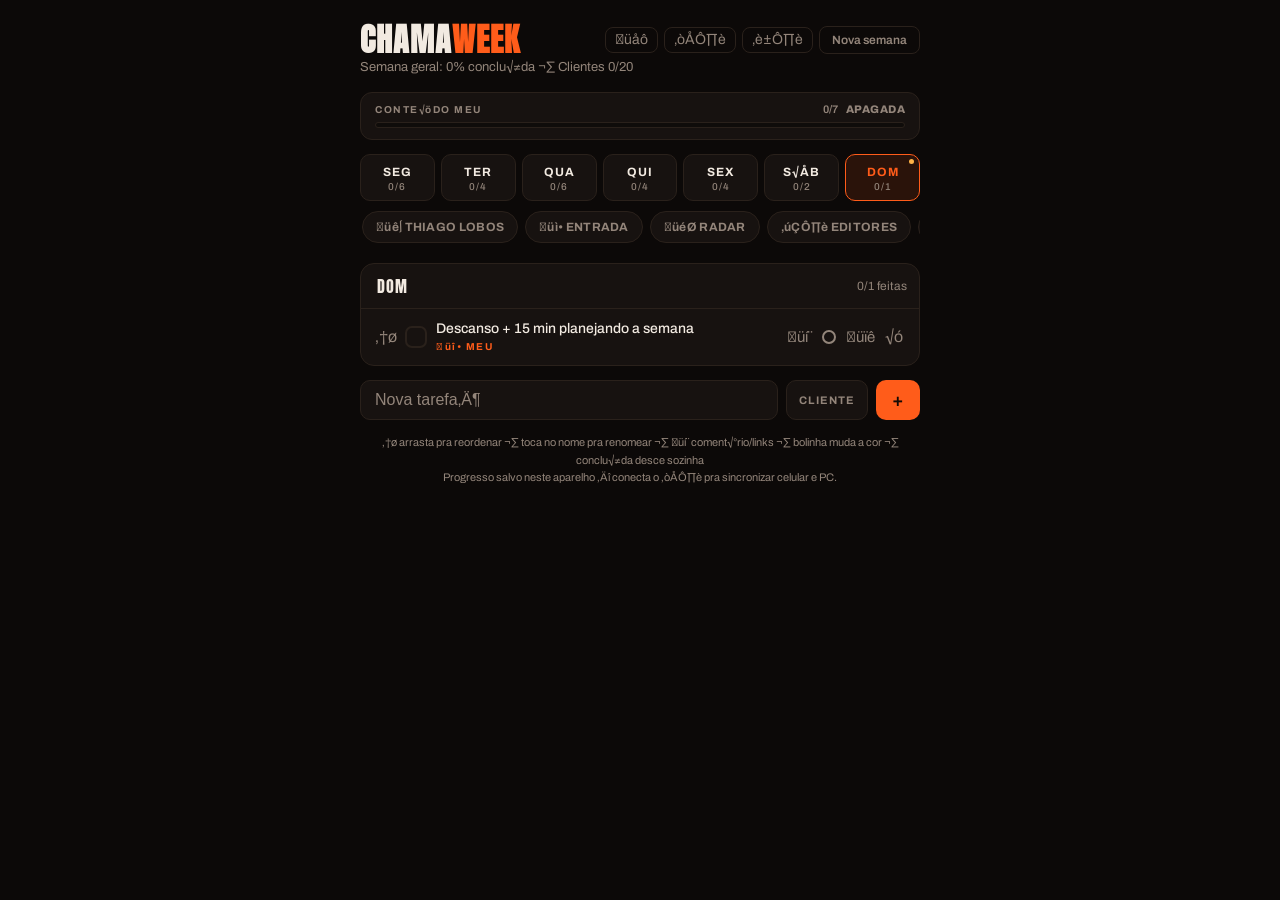
==== commit 61e5125c: "Update index.html" ====
--- a/index.html
+++ b/index.html
@@ -3,7 +3,7 @@
 <head>
 <meta charset="UTF-8" />
 <meta name="viewport" content="width=device-width, initial-scale=1, viewport-fit=cover" />
-<title>CHAMAWEEK 🔥</title>
+<title>CHAMAWEEK üî•</title>
 <meta name="apple-mobile-web-app-capable" content="yes" />
 <meta name="apple-mobile-web-app-status-bar-style" content="black-translucent" />
 <meta name="apple-mobile-web-app-title" content="CHAMAWEEK" />
@@ -78,7 +78,7 @@
   .sync-status.info{color:var(--muted);}
   .sync-actions{display:flex; gap:8px; margin-top:10px;}
 
-  /* Cronômetro de demanda */
+  /* Cron√¥metro de demanda */
   .timer{background:var(--card); border:1px solid var(--border); border-radius:14px;
     padding:14px 16px 16px; margin-bottom:16px; text-align:center;}
   .timer-label{font-size:11px; font-weight:700; letter-spacing:2px; color:var(--muted); margin-bottom:2px;}
@@ -102,12 +102,51 @@
   .tab .count{font-size:10px; font-weight:500; color:var(--muted); margin-top:2px;}
   .tab .today{position:absolute; top:4px; right:5px; width:5px; height:5px; border-radius:99px; background:var(--amber);}
 
-  .flow{display:grid; grid-template-columns:1fr 1fr; gap:6px; margin-bottom:16px;}
-  .flow-bar{padding:11px 12px; border-radius:10px; border:1px dashed var(--border);
-    background:var(--card); color:var(--muted); font-weight:700; font-size:12px; letter-spacing:1px;
-    display:flex; justify-content:space-between; align-items:center;}
-  .flow-bar.active{border:1px solid var(--orange); background:rgba(255,92,26,.12); color:var(--orange);}
-  .flow-bar .count{font-weight:500; font-size:11px; color:var(--muted);}
+  /* Navega√ß√£o de listas (pills rol√°veis) */
+  .pillnav{display:flex; gap:7px; overflow-x:auto; padding:2px 2px 8px; margin-bottom:12px;
+    scrollbar-width:none; -webkit-overflow-scrolling:touch;}
+  .pillnav::-webkit-scrollbar{display:none;}
+  .pill{flex:0 0 auto; display:flex; align-items:center; gap:6px; padding:8px 13px; border-radius:99px;
+    border:1px solid var(--border); background:var(--card); color:var(--muted); font-weight:700;
+    font-size:12px; letter-spacing:.3px; white-space:nowrap;}
+  .pill.active{border-color:var(--orange); background:rgba(255,92,26,.14); color:var(--orange);}
+  .pill.thiago.active{border-color:var(--amber); background:rgba(255,179,71,.16); color:var(--amber);}
+  .pill .pcount{font-weight:800; font-size:10px; background:var(--inset); color:var(--muted);
+    border-radius:99px; padding:1px 6px; min-width:15px; text-align:center;}
+  .pill.active .pcount{background:rgba(255,92,26,.22); color:var(--orange);}
+  .pill.thiago.active .pcount{background:rgba(255,179,71,.24); color:var(--amber);}
+
+  /* Cruzamento Thiago √ó dia */
+  .xref-head{padding:9px 16px; font-size:10px; font-weight:800; letter-spacing:1.5px; color:var(--amber);
+    background:rgba(255,179,71,.07); border-top:1px solid var(--border); border-bottom:1px solid var(--border);}
+  .task.xref{border-left-color:var(--amber);}
+  .task-tag.thiago{color:var(--amber);}
+
+  /* Badge de link (do lado de fora da demanda) */
+  .link-badge{flex:0 0 auto; align-self:stretch; display:flex; align-items:center; gap:3px;
+    margin:-12px -12px -12px 4px; padding:0 11px; border-left:1px solid var(--border);
+    color:var(--amber); font-size:14px; font-weight:800; background:rgba(255,179,71,.08); cursor:pointer;}
+  .link-badge .lc{font-size:10px;}
+
+  /* Overlay de coment√°rio/links e seletor de dia */
+  .overlay{position:fixed; inset:0; background:rgba(0,0,0,.55); display:flex; align-items:center;
+    justify-content:center; padding:18px; z-index:50;}
+  .overlay-card{background:var(--card); border:1px solid var(--border); border-radius:16px; width:100%;
+    max-width:440px; max-height:86vh; overflow:auto; padding:18px;}
+  .overlay-card h3{margin:0 0 3px; font-family:'Anton',sans-serif; font-size:18px; letter-spacing:.5px; color:var(--text);}
+  .overlay-card .osub{color:var(--muted); font-size:12px; margin:0 0 14px; word-break:break-word; line-height:1.4;}
+  .overlay-card label{display:block; font-size:11px; font-weight:700; letter-spacing:1.5px; color:var(--muted); margin:0 0 7px;}
+  .overlay-card textarea{width:100%; min-height:110px; box-sizing:border-box; background:var(--inset);
+    border:1px solid var(--border); border-radius:10px; padding:12px; color:var(--text); font-size:16px;
+    font-family:'Archivo',sans-serif; line-height:1.5; resize:vertical;}
+  .overlay-links{margin:14px 0 0; display:flex; flex-direction:column; gap:7px;}
+  .overlay-links a{color:var(--amber); font-size:13px; word-break:break-all; text-decoration:none;
+    padding:8px 10px; background:var(--inset); border:1px solid var(--border); border-radius:8px;}
+  .overlay-actions{display:flex; gap:8px; justify-content:flex-end; margin-top:16px; flex-wrap:wrap;}
+  .daygrid{display:grid; grid-template-columns:repeat(4,1fr); gap:8px; margin:4px 0 0;}
+  .daygrid button{background:var(--inset); border:1px solid var(--border); color:var(--text);
+    border-radius:10px; padding:13px 0; font-weight:700; font-size:13px;}
+  .daygrid button.on{border-color:var(--amber); color:var(--amber); background:rgba(255,179,71,.16);}
 
   .notes-card{background:var(--card); border:1px solid var(--border); border-radius:14px;
     padding:14px 16px 16px; margin-bottom:14px;}
@@ -129,7 +168,7 @@
   .order-btn.on{border-color:var(--orange); color:var(--orange); background:rgba(255,92,26,.12);}
   .empty{padding:26px 16px; text-align:center; color:var(--muted); font-size:14px; line-height:1.5;}
 
-  .task{display:flex; align-items:center; gap:10px; padding:12px 12px 12px 16px;
+  .task{display:flex; align-items:center; gap:9px; padding:12px 12px 12px 12px; position:relative;
     border-bottom:1px solid var(--border); border-left:3px solid transparent;
     -webkit-touch-callout:none; -webkit-user-select:none; user-select:none;}
   .task:last-child{border-bottom:none;}
@@ -154,9 +193,10 @@
   .task.ord:active{cursor:grabbing;}
   .task.dragging{opacity:.97; background:var(--cardup); border-radius:8px; touch-action:none;
     box-shadow:0 8px 22px rgba(0,0,0,.35); position:relative; z-index:5;}
-  .grip{min-width:22px; width:22px; display:flex; align-items:center; justify-content:center;
-    color:var(--muted); font-size:15px; line-height:1;}
-  .arrow{font-size:14px; padding:5px 7px;}
+  .grip{min-width:20px; width:20px; align-self:stretch; display:flex; align-items:center; justify-content:center;
+    color:var(--muted); font-size:16px; line-height:1; cursor:grab; touch-action:none;}
+  .grip:active{cursor:grabbing;}
+  .act.del{color:var(--muted);}
   .client-dot{min-width:22px; width:22px; text-align:center; font-size:15px; line-height:1;}
   .edit-input{width:100%; box-sizing:border-box; font-family:'Archivo',sans-serif; font-size:14px;
     color:var(--text); background:var(--inset); border:1px solid var(--orange); border-radius:6px; padding:4px 7px;}
@@ -179,33 +219,33 @@
   <div class="header">
     <h1>CHAMA<span>WEEK</span></h1>
     <div class="header-actions">
-      <button class="btn-icon" id="themeBtn" onclick="toggleTheme()" title="Alternar tema claro/escuro" aria-label="Alternar tema claro e escuro">🌙</button>
-      <button class="btn-icon" id="syncBtn" onclick="syncToggleCard()" title="Sincronizar entre aparelhos" aria-label="Sincronizar">☁️</button>
-      <button class="btn-icon" id="timerBtn" onclick="timerToggleCard()" title="Cronômetro de demanda" aria-label="Cronômetro de demanda">⏱️</button>
+      <button class="btn-icon" id="themeBtn" onclick="toggleTheme()" title="Alternar tema claro/escuro" aria-label="Alternar tema claro e escuro">üåô</button>
+      <button class="btn-icon" id="syncBtn" onclick="syncToggleCard()" title="Sincronizar entre aparelhos" aria-label="Sincronizar">‚òÅÔ∏è</button>
+      <button class="btn-icon" id="timerBtn" onclick="timerToggleCard()" title="Cron√¥metro de demanda" aria-label="Cron√¥metro de demanda">‚è±Ô∏è</button>
       <span id="resetArea"><button class="btn-ghost" onclick="askReset()">Nova semana</button></span>
     </div>
   </div>
   <p class="sub" id="subLine"></p>
 
   <div class="sync hidden" id="syncCard">
-    <label>☁️ SYNC ENTRE APARELHOS</label>
+    <label>‚òÅÔ∏è SYNC ENTRE APARELHOS</label>
     <div id="syncBody"></div>
     <p class="sync-status info" id="syncStatus"></p>
   </div>
 
   <div class="timer hidden" id="timerCard">
-    <div class="timer-label">⏱️ TEMPO NA DEMANDA</div>
+    <div class="timer-label">‚è±Ô∏è TEMPO NA DEMANDA</div>
     <div class="timer-time" id="timerTime">00:00</div>
     <div class="timer-btns">
       <button class="timer-main" id="timerMain" onclick="timerStartStop()">Iniciar</button>
-      <button class="timer-sec" onclick="timerReset()" title="Zerar">↺</button>
+      <button class="timer-sec" onclick="timerReset()" title="Zerar">‚Ü∫</button>
     </div>
-    <div class="timer-hint" id="timerHint">Toca em Iniciar quando começar a demanda e Parar quando concluir.</div>
+    <div class="timer-hint" id="timerHint">Toca em Iniciar quando come√ßar a demanda e Parar quando concluir.</div>
   </div>
 
   <div class="meter">
     <div class="meter-top">
-      <span class="meter-label">CONTEÚDO MEU</span>
+      <span class="meter-label">CONTE√öDO MEU</span>
       <span class="meter-right">
         <span class="meter-count" id="meuCount"></span>
         <span class="meter-nivel" id="nivelNome"></span>
@@ -216,25 +256,18 @@
 
   <div class="tabs" id="tabs"></div>
 
-  <div class="flow">
-    <button class="flow-bar" id="inboxBar" onclick="setDia('inbox')">
-      <span>📥 ENTRADA</span><span class="count" id="inboxCount"></span>
-    </button>
-    <button class="flow-bar" id="radarBar" onclick="setDia('radar')">
-      <span>🎯 RADAR</span><span class="count" id="radarCount"></span>
-    </button>
-    <button class="flow-bar" id="editoresBar" onclick="setDia('editores')">
-      <span>✂️ EDITORES</span><span class="count" id="editoresCount"></span>
-    </button>
-    <button class="flow-bar" id="clientesBar" onclick="setDia('clientes')">
-      <span>👥 CLIENTES</span><span class="count" id="clientesCount"></span>
-    </button>
+  <div class="pillnav" id="pillnav">
+    <button class="pill thiago" id="thiagoBar" onclick="setDia('thiago')">üê∫ THIAGO LOBOS <span class="pcount" id="thiagoCount"></span></button>
+    <button class="pill" id="inboxBar" onclick="setDia('inbox')">üì• ENTRADA <span class="pcount" id="inboxCount"></span></button>
+    <button class="pill" id="radarBar" onclick="setDia('radar')">üéØ RADAR <span class="pcount" id="radarCount"></span></button>
+    <button class="pill" id="editoresBar" onclick="setDia('editores')">‚úÇÔ∏è EDITORES <span class="pcount" id="editoresCount"></span></button>
+    <button class="pill" id="clientesBar" onclick="setDia('clientes')">üë• CLIENTES <span class="pcount" id="clientesCount"></span></button>
   </div>
 
   <div class="notes-card hidden" id="notesCard">
-    <label for="notesArea">OBSERVAÇÕES DA SEMANA</label>
-    <textarea id="notesArea" placeholder="Anota aqui o que vai moldar a semana: ideias, demandas soltas, gravações pendentes, recados de cliente…"></textarea>
-    <p class="notes-hint">Salva sozinho enquanto você digita.</p>
+    <label for="notesArea">OBSERVA√á√ïES DA SEMANA</label>
+    <textarea id="notesArea" placeholder="Anota aqui o que vai moldar a semana: ideias, demandas soltas, grava√ß√µes pendentes, recados de cliente‚Ä¶"></textarea>
+    <p class="notes-hint">Salva sozinho enquanto voc√™ digita.</p>
   </div>
 
   <div class="list">
@@ -242,19 +275,24 @@
       <span class="dia" id="diaLabel"></span>
       <div class="list-head-right">
         <span class="prog" id="diaProg"></span>
-        <button class="order-btn" id="orderBtn" onclick="toggleOrder()" title="Arrastar pra reordenar" aria-label="Arrastar pra reordenar">↕</button>
       </div>
     </div>
     <div id="taskList"></div>
+    <div id="xrefWrap" class="hidden">
+      <div class="xref-head">üê∫ THIAGO LOBOS ¬∑ nesse dia</div>
+      <div id="xrefList"></div>
+    </div>
   </div>
 
+  <div class="overlay hidden" id="overlay"></div>
+
   <div class="add">
-    <input id="novoInput" placeholder="Nova tarefa…" onkeydown="if(event.key==='Enter')adicionar()" />
+    <input id="novoInput" placeholder="Nova tarefa‚Ä¶" onkeydown="if(event.key==='Enter')adicionar()" />
     <button class="type-toggle" id="typeToggle" onclick="toggleTipo()">CLIENTE</button>
     <button class="add-btn" onclick="adicionar()" aria-label="Adicionar tarefa">+</button>
   </div>
 
-  <p class="legend">⚡ hoje · 🕐 amanhã · 🎯 radar · bolinha muda a cor · toca no nome pra renomear · segura e arrasta (ou ↕ com ▲▼) pra reordenar e remover · concluída desce sozinha<br/><span id="legendSync">Progresso salvo neste aparelho — conecta o ☁️ pra sincronizar celular e PC.</span></p>
+  <p class="legend">‚†ø arrasta pra reordenar ¬∑ toca no nome pra renomear ¬∑ üí¨ coment√°rio/links ¬∑ bolinha muda a cor ¬∑ conclu√≠da desce sozinha<br/><span id="legendSync">Progresso salvo neste aparelho ‚Äî conecta o ‚òÅÔ∏è pra sincronizar celular e PC.</span></p>
 </div>
 
 <script>
@@ -267,7 +305,7 @@
   {key:"qua", label:"QUA", idx:3},
   {key:"qui", label:"QUI", idx:4},
   {key:"sex", label:"SEX", idx:5},
-  {key:"sab", label:"SÁB", idx:6},
+  {key:"sab", label:"S√ÅB", idx:6},
   {key:"dom", label:"DOM", idx:0},
 ];
 const COLORS = [
@@ -278,55 +316,57 @@
   {k:"blue",  v:"#5CA8FF"},
   {k:"green", v:"#7BC47F"},
 ];
-const t = (label, type) => ({label, type, done:false, color:"none"});
+let _idc = 0;
+function uid(){ return Date.now().toString(36) + (_idc++).toString(36) + Math.random().toString(36).slice(2,6); }
+const t = (label, type) => ({id: uid(), label, type, done:false, color:"none", note:""});
 const DEFAULT_DAYS = {
   seg:[
-    t("Bloco CHAMA — 2h de conteúdo próprio","meu"),
-    t("Lobos — vídeo 1","cliente"),
-    t("Lobos — vídeo 2","cliente"),
-    t("Lobos — vídeo 3","cliente"),
-    t("David Miranda — corte de seg","cliente"),
-    t("David Miranda — corte de ter (adiantado)","cliente"),
+    t("Bloco CHAMA ‚Äî 2h de conte√∫do pr√≥prio","meu"),
+    t("Lobos ‚Äî v√≠deo 1","cliente"),
+    t("Lobos ‚Äî v√≠deo 2","cliente"),
+    t("Lobos ‚Äî v√≠deo 3","cliente"),
+    t("David Miranda ‚Äî corte de seg","cliente"),
+    t("David Miranda ‚Äî corte de ter (adiantado)","cliente"),
   ],
   ter:[
-    t("Bloco CHAMA — 2h de conteúdo próprio","meu"),
-    t("Bianca Franco — vídeo 1 (semana adiantada)","cliente"),
-    t("Bianca Franco — vídeo 2","cliente"),
-    t("Bianca Franco — vídeo 3","cliente"),
+    t("Bloco CHAMA ‚Äî 2h de conte√∫do pr√≥prio","meu"),
+    t("Bianca Franco ‚Äî v√≠deo 1 (semana adiantada)","cliente"),
+    t("Bianca Franco ‚Äî v√≠deo 2","cliente"),
+    t("Bianca Franco ‚Äî v√≠deo 3","cliente"),
   ],
   qua:[
-    t("Bloco CHAMA — 2h de conteúdo próprio","meu"),
-    t("OWC — YouTube Evangelho Sem Filtro 1","cliente"),
-    t("OWC — YouTube Evangelho Sem Filtro 2","cliente"),
-    t("OWC — Kids","cliente"),
-    t("David Miranda — corte de qua","cliente"),
-    t("David Miranda — corte de qui (adiantado)","cliente"),
+    t("Bloco CHAMA ‚Äî 2h de conte√∫do pr√≥prio","meu"),
+    t("OWC ‚Äî YouTube Evangelho Sem Filtro 1","cliente"),
+    t("OWC ‚Äî YouTube Evangelho Sem Filtro 2","cliente"),
+    t("OWC ‚Äî Kids","cliente"),
+    t("David Miranda ‚Äî corte de qua","cliente"),
+    t("David Miranda ‚Äî corte de qui (adiantado)","cliente"),
   ],
   qui:[
-    t("Bloco CHAMA — 2h de conteúdo próprio","meu"),
-    t("ADBUENO — corte 1","cliente"),
-    t("ADBUENO — corte 2","cliente"),
-    t("ADBUENO — corte 3","cliente"),
+    t("Bloco CHAMA ‚Äî 2h de conte√∫do pr√≥prio","meu"),
+    t("ADBUENO ‚Äî corte 1","cliente"),
+    t("ADBUENO ‚Äî corte 2","cliente"),
+    t("ADBUENO ‚Äî corte 3","cliente"),
   ],
   sex:[
-    t("Bloco CHAMA — 2h de conteúdo próprio","meu"),
-    t("Lobos — vídeo 4","cliente"),
-    t("Lobos — vídeo 5","cliente"),
-    t("David Miranda — cortes de sex/sáb/dom (×3)","cliente"),
+    t("Bloco CHAMA ‚Äî 2h de conte√∫do pr√≥prio","meu"),
+    t("Lobos ‚Äî v√≠deo 4","cliente"),
+    t("Lobos ‚Äî v√≠deo 5","cliente"),
+    t("David Miranda ‚Äî cortes de sex/s√°b/dom (√ó3)","cliente"),
   ],
   sab:[
     t("Conferir postagens agendadas do fim de semana","cliente"),
-    t("Livre: gravar conteúdo CHAMA se der vontade","meu"),
+    t("Livre: gravar conte√∫do CHAMA se der vontade","meu"),
   ],
   dom:[t("Descanso + 15 min planejando a semana","meu")],
 };
 const DEFAULT_CLIENTES = ["Lobos","David Miranda","Bianca Franco","OWC","ADBUENO"].map(n => ({label:n}));
+const DEFAULT_THIAGO = [];
 
 let state = null;
 let dia = null;
 let novoTipo = "cliente";
 let notesTimer = null;
-let orderMode = false;
 
 function todayKey(){
   const f = DIAS.find(d => d.idx === new Date().getDay());
@@ -339,22 +379,30 @@
 dia = todayKey();
 
 function freshState(){
-  return { days: JSON.parse(JSON.stringify(DEFAULT_DAYS)), inbox: [], radar: [], editores: [],
-           clientes: JSON.parse(JSON.stringify(DEFAULT_CLIENTES)), notes: "", updatedAt: new Date().toISOString() };
+  return migrate({ days: JSON.parse(JSON.stringify(DEFAULT_DAYS)), inbox: [], radar: [], editores: [], thiago: [],
+           clientes: JSON.parse(JSON.stringify(DEFAULT_CLIENTES)), notes: "", updatedAt: new Date().toISOString() });
 }
 function normalizeState(p){
   const defCli = () => JSON.parse(JSON.stringify(DEFAULT_CLIENTES));
-  if(p && p.seg) return { days: p, inbox: [], radar: [], editores: [], clientes: defCli(), notes: "", updatedAt: p.updatedAt || new Date(0).toISOString() };
-  if(p && p.days) return {
+  let st = null;
+  if(p && p.seg) st = { days: p, inbox: [], radar: [], editores: [], thiago: [], clientes: defCli(), notes: "", updatedAt: p.updatedAt || new Date(0).toISOString() };
+  else if(p && p.days) st = {
     days: p.days,
     inbox: p.inbox || p.extras || [],
     radar: p.radar || [],
     editores: p.editores || [],
+    thiago: p.thiago || [],
     clientes: p.clientes || defCli(),
     notes: p.notes || "",
     updatedAt: p.updatedAt || new Date(0).toISOString()
   };
-  return null;
+  return st ? migrate(st) : null;
+}
+function migrate(st){
+  const fix = arr => (arr||[]).forEach(it => { if(!it.id) it.id = uid(); if(it.note === undefined) it.note = ""; });
+  Object.values(st.days || {}).forEach(fix);
+  fix(st.inbox); fix(st.radar); fix(st.editores); fix(st.thiago); fix(st.clientes);
+  return st;
 }
 
 function load(){
@@ -376,11 +424,11 @@
 }
 
 function nivelChama(pct){
-  if(pct <= 0) return {nome:"APAGADA", cor:"var(--muted)", msg:"Nenhum conteúdo seu ainda. Acende isso."};
-  if(pct < 34) return {nome:"ESTOPIM", cor:"var(--amber)", msg:"O estopim tá aceso. Não deixa apagar."};
-  if(pct < 67) return {nome:"CHAMA", cor:"var(--orange)", msg:"Tá queimando. Mantém o ritmo."};
-  if(pct < 100) return {nome:"PEGANDO FOGO", cor:"#FF3D00", msg:"Quase lá. Falta pouco."};
-  return {nome:"DINAMITE 🧨", cor:"#FF2200", msg:"Semana 100% sua. É disso que eu tô falando."};
+  if(pct <= 0) return {nome:"APAGADA", cor:"var(--muted)", msg:"Nenhum conte√∫do seu ainda. Acende isso."};
+  if(pct < 34) return {nome:"ESTOPIM", cor:"var(--amber)", msg:"O estopim t√° aceso. N√£o deixa apagar."};
+  if(pct < 67) return {nome:"CHAMA", cor:"var(--orange)", msg:"T√° queimando. Mant√©m o ritmo."};
+  if(pct < 100) return {nome:"PEGANDO FOGO", cor:"#FF3D00", msg:"Quase l√°. Falta pouco."};
+  return {nome:"DINAMITE üß®", cor:"#FF2200", msg:"Semana 100% sua. √â disso que eu t√¥ falando."};
 }
 
 function esc(s){
@@ -397,11 +445,34 @@
   if(dia === "radar") return state.radar;
   if(dia === "editores") return state.editores;
   if(dia === "clientes") return state.clientes;
+  if(dia === "thiago") return state.thiago;
   return state.days[dia];
 }
+function isDay(k){ return DIAS.some(d => d.key === k); }
+function thiagoForDay(key){ return state.thiago.filter(x => x.day === key); }
+function dayItems(key){ return state.days[key].concat(thiagoForDay(key)); }
+function allLists(){
+  return [...Object.values(state.days), state.inbox, state.radar, state.editores, state.thiago, state.clientes];
+}
+function findEntry(id){
+  for(const list of allLists()){
+    const idx = list.findIndex(x => x.id === id);
+    if(idx !== -1) return { task: list[idx], list, idx };
+  }
+  return null;
+}
+function extractLinks(note){
+  if(!note) return [];
+  const out = [];
+  const re = /\bhttps?:\/\/[^\s<>"')]+/gi;
+  let m; while((m = re.exec(note))){ out.push(m[0].replace(/[.,;]+$/,"")); }
+  const re2 = /\bwww\.[^\s<>"')]+/gi;
+  while((m = re2.exec(note))){ out.push("https://" + m[0].replace(/[.,;]+$/,"")); }
+  return out;
+}
 
 function render(){
-  const all = [...Object.values(state.days).flat(), ...state.inbox, ...state.radar, ...state.editores];
+  const all = [...Object.values(state.days).flat(), ...state.inbox, ...state.radar, ...state.editores, ...state.thiago];
   const meu = all.filter(x => x.type === "meu");
   const cli = all.filter(x => x.type === "cliente");
   const meuDone = meu.filter(x => x.done).length;
@@ -412,7 +483,7 @@
   const nivel = nivelChama(pctMeu);
 
   document.getElementById("subLine").textContent =
-    "Semana geral: " + pctTotal + "% concluída · Clientes " + cliDone + "/" + cli.length;
+    "Semana geral: " + pctTotal + "% conclu√≠da ¬∑ Clientes " + cliDone + "/" + cli.length;
   const nomeEl = document.getElementById("nivelNome");
   nomeEl.textContent = nivel.nome;
   nomeEl.style.color = nivel.cor;
@@ -421,7 +492,7 @@
 
   const hoje = new Date().getDay();
   document.getElementById("tabs").innerHTML = DIAS.map(d => {
-    const tasks = state.days[d.key] || [];
+    const tasks = dayItems(d.key);
     const done = tasks.filter(x => x.done).length;
     const complete = tasks.length > 0 && done === tasks.length;
     return '<button class="tab' + (dia===d.key?' active':'') + (complete?' complete':'') + '" onclick="setDia(\'' + d.key + '\')">' +
@@ -430,20 +501,22 @@
       '<div class="count">' + done + '/' + tasks.length + '</div></button>';
   }).join("");
 
-  const isInbox = dia === "inbox";
-  const isRadar = dia === "radar";
-  const isEditores = dia === "editores";
-  const isClientes = dia === "clientes";
-  document.getElementById("inboxBar").classList.toggle("active", isInbox);
-  document.getElementById("radarBar").classList.toggle("active", isRadar);
-  document.getElementById("editoresBar").classList.toggle("active", isEditores);
-  document.getElementById("clientesBar").classList.toggle("active", isClientes);
-  document.getElementById("inboxCount").textContent = state.inbox.length ? String(state.inbox.length) : "";
-  const radarDone = state.radar.filter(x => x.done).length;
-  document.getElementById("radarCount").textContent = state.radar.length ? radarDone + "/" + state.radar.length : "";
-  const edDone = state.editores.filter(x => x.done).length;
-  document.getElementById("editoresCount").textContent = state.editores.length ? edDone + "/" + state.editores.length : "";
-  document.getElementById("clientesCount").textContent = state.clientes.length ? String(state.clientes.length) : "";
+  const isInbox=dia==="inbox", isRadar=dia==="radar", isEditores=dia==="editores",
+        isClientes=dia==="clientes", isThiago=dia==="thiago", dayView=isDay(dia);
+  const setPill = (id, on) => document.getElementById(id).classList.toggle("active", on);
+  setPill("inboxBar", isInbox); setPill("radarBar", isRadar); setPill("editoresBar", isEditores);
+  setPill("clientesBar", isClientes); setPill("thiagoBar", isThiago);
+  const cnt = (id, arr, showDone) => {
+    const el = document.getElementById(id);
+    if(!arr.length){ el.textContent = ""; el.style.display = "none"; return; }
+    el.style.display = "";
+    el.textContent = showDone ? (arr.filter(x=>x.done).length + "/" + arr.length) : String(arr.length);
+  };
+  cnt("thiagoCount", state.thiago, true);
+  cnt("inboxCount", state.inbox, false);
+  cnt("radarCount", state.radar, true);
+  cnt("editoresCount", state.editores, true);
+  cnt("clientesCount", state.clientes, false);
 
   document.getElementById("notesCard").classList.toggle("hidden", !isInbox);
   if(isInbox){
@@ -451,129 +524,127 @@
     if(document.activeElement !== ta) ta.value = state.notes;
   }
 
-  const tarefas = currentList();
-  const diaDone = tarefas.filter(x => x.done).length;
+  const mainL = currentList();
   document.getElementById("diaLabel").textContent =
-    isInbox ? "CAIXA DE ENTRADA"
-    : isRadar ? "NO RADAR ESSA SEMANA"
-    : isEditores ? "DELEGADO PROS EDITORES"
-    : isClientes ? "MEUS CLIENTES"
-    : DIAS.find(d => d.key===dia).label;
-  document.getElementById("diaProg").textContent = isClientes
-    ? tarefas.length + (tarefas.length===1 ? " cliente" : " clientes")
-    : diaDone + "/" + tarefas.length + " feitas";
-  document.getElementById("orderBtn").classList.toggle("on", orderMode);
-
-  const hj = todayKey(), am = tomorrowKey();
+    isInbox ? "CAIXA DE ENTRADA" : isRadar ? "NO RADAR ESSA SEMANA" : isEditores ? "DELEGADO PROS EDITORES"
+    : isClientes ? "MEUS CLIENTES" : isThiago ? "THIAGO LOBOS" : DIAS.find(d => d.key===dia).label;
+  let prog;
+  if(isClientes) prog = mainL.length + (mainL.length===1 ? " cliente" : " clientes");
+  else if(dayView){ const it = dayItems(dia); prog = it.filter(x=>x.done).length + "/" + it.length + " feitas"; }
+  else prog = mainL.filter(x=>x.done).length + "/" + mainL.length + " feitas";
+  document.getElementById("diaProg").textContent = prog;
+
   const listEl = document.getElementById("taskList");
-  if(tarefas.length === 0){
-    listEl.innerHTML = '<div class="empty">' +
-      (isInbox
-        ? "Caixa vazia. Chegou demanda nova? Joga aqui e depois organiza: ⚡ hoje, 🕐 amanhã ou 🎯 radar."
-        : isRadar
-        ? "Radar limpo. O que precisa sair essa semana mas ainda não tem dia certo? Deixa aqui pra não perder de vista."
-        : isEditores
-        ? "Nada delegado ainda. Joga aqui as demandas que você vai passar pros editores e organiza a ordem."
-        : isClientes
-        ? "Sem clientes na lista. Adiciona os nomes abaixo pra ter todos à vista."
-        : "Dia livre. Adiciona uma tarefa abaixo se precisar.") +
-      '</div>';
+  const opts = { clientes:isClientes, thiago:isThiago, day:dayView?dia:null, inbox:isInbox };
+  if(mainL.length === 0 && !(dayView && thiagoForDay(dia).length)){
+    listEl.innerHTML = '<div class="empty">' + emptyMsg(isInbox,isRadar,isEditores,isClientes,isThiago) + '</div>';
   } else {
-    const ordActs = i => '<button class="act arrow" onclick="moveUp(' + i + ')" title="Subir" aria-label="Subir"' + (i===0?' disabled':'') + '>▲</button>' +
-      '<button class="act arrow" onclick="moveDown(' + i + ')" title="Descer" aria-label="Descer"' + (i===tarefas.length-1?' disabled':'') + '>▼</button>' +
-      '<button class="act del" onclick="remover(' + i + ')" title="Remover" aria-label="Remover">×</button>';
-    listEl.innerHTML = tarefas.map((task, i) => {
-      // Lista de CLIENTES — só nomes (renomeia tocando, reordena, remove)
-      if(isClientes){
-        return '<div class="task' + (orderMode?' ord':'') + '" data-idx="' + i + '" onpointerdown="taskPointerDown(event)">' +
-          (orderMode ? '<span class="grip" aria-hidden="true">⠿</span>' : '<span class="client-dot" aria-hidden="true">👤</span>') +
-          '<div class="task-body"><div class="task-label">' + esc(task.label) + '</div></div>' +
-          '<div class="task-actions">' + (orderMode ? ordActs(i) : '') + '</div>' +
-        '</div>';
-      }
-      const cv = colorOf(task);
-      const rowStyle = cv
-        ? ' style="border-left-color:' + cv + '; background:linear-gradient(90deg, ' + cv + '1A, transparent 55%);"'
-        : '';
-      const body =
-        '<div class="task-body">' +
-          '<div class="task-label">' + esc(task.label) + '</div>' +
-          '<span class="task-tag ' + task.type + '">' + (task.type==="meu"?"🔥 MEU":"CLIENTE") + '</span>' +
-        '</div>';
-      if(orderMode){
-        return '<div class="task ord' + (task.done?' done':'') + ' ' + task.type + '" data-idx="' + i + '" onpointerdown="taskPointerDown(event)"' + rowStyle + '>' +
-          '<span class="grip" aria-hidden="true">⠿</span>' +
-          body +
-          '<div class="task-actions">' + ordActs(i) + '</div>' +
-        '</div>';
-      }
-      let acts = '';
-      if(!isEditores){
-        if(dia !== hj) acts += '<button class="act raio" onclick="moveTask(' + i + ',\'' + hj + '\')" title="Fazer hoje" aria-label="Fazer hoje">⚡</button>';
-        if(dia !== am) acts += '<button class="act" onclick="moveTask(' + i + ',\'' + am + '\')" title="Fazer amanhã" aria-label="Fazer amanhã">🕐</button>';
-        if(isInbox) acts += '<button class="act" onclick="toRadar(' + i + ')" title="Mandar pro radar" aria-label="Mandar pro radar">🎯</button>';
-      }
-      acts += '<button class="act" onclick="cycleColor(' + i + ')" title="Mudar cor" aria-label="Mudar cor">' +
-        '<span class="dot" style="' + (cv ? 'background:' + cv + '; border-color:' + cv + ';' : '') + '"></span></button>';
-      return '<div class="task' + (task.done?' done':'') + ' ' + task.type + '" data-idx="' + i + '" onpointerdown="taskPointerDown(event)"' + rowStyle + '>' +
-        '<button class="check" onclick="toggle(' + i + ')" aria-label="Marcar">' + (task.done?'✓':'') + '</button>' +
-        body +
-        '<div class="task-actions">' + acts + '</div>' +
-      '</div>';
-    }).join("");
+    listEl.innerHTML = mainL.map(task => rowHTML(task, opts)).join("");
+  }
+
+  const xrefWrap = document.getElementById("xrefWrap");
+  const xr = dayView ? thiagoForDay(dia) : [];
+  if(xr.length){
+    xrefWrap.classList.remove("hidden");
+    document.getElementById("xrefList").innerHTML = xr.map(task => rowHTML(task, {xref:true})).join("");
+  } else {
+    xrefWrap.classList.add("hidden");
+    document.getElementById("xrefList").innerHTML = "";
   }
 
   document.getElementById("novoInput").placeholder =
-    isInbox ? "Nova demanda que chegou…"
-    : isRadar ? "Demanda da semana, sem dia…"
-    : isEditores ? "Demanda pra delegar…"
-    : isClientes ? "Nome do cliente…"
-    : "Nova tarefa…";
-  document.getElementById("typeToggle").classList.toggle("hidden", isClientes);
-}
-
-function setDia(k){ dia = k; orderMode = false; render(); }
-function toggleOrder(){ orderMode = !orderMode; render(); }
-function toggle(i){
-  const l = currentList();
-  const task = l[i];
+    isInbox ? "Nova demanda que chegou‚Ä¶" : isRadar ? "Demanda da semana, sem dia‚Ä¶"
+    : isEditores ? "Demanda pra delegar‚Ä¶" : isClientes ? "Nome do cliente‚Ä¶"
+    : isThiago ? "Demanda do Thiago‚Ä¶" : "Nova tarefa‚Ä¶";
+  document.getElementById("typeToggle").classList.toggle("hidden", isClientes || isThiago);
+}
+function emptyMsg(isInbox,isRadar,isEditores,isClientes,isThiago){
+  if(isInbox) return "Caixa vazia. Chegou demanda nova? Joga aqui e depois organiza pra ‚ö° hoje, üïê amanh√£ ou üéØ radar.";
+  if(isRadar) return "Radar limpo. O que precisa sair essa semana mas ainda n√£o tem dia? Deixa aqui pra n√£o perder de vista.";
+  if(isEditores) return "Nada delegado ainda. Joga aqui as demandas que v√£o pros editores.";
+  if(isClientes) return "Sem clientes na lista. Adiciona os nomes abaixo.";
+  if(isThiago) return "Sem demandas do Thiago ainda. Adiciona abaixo ‚Äî depois manda pro dia com üìÖ sem sair daqui.";
+  return "Dia livre. Adiciona uma tarefa abaixo se precisar.";
+}
+function rowHTML(task, o){
+  const id = task.id;
+  const cv = colorOf(task);
+  const links = extractLinks(task.note);
+  const badge = links.length ? '<span class="link-badge" onclick="openLinks(\''+id+'\')" title="Abrir links">üîó<span class="lc">'+links.length+'</span></span>' : '';
+
+  if(o.clientes){
+    return '<div class="task" data-id="'+id+'" onpointerdown="rowDown(event)">' +
+      '<span class="grip" onpointerdown="gripDown(event)" aria-label="Arrastar">‚†ø</span>' +
+      '<div class="task-body"><div class="task-label">'+esc(task.label)+'</div></div>' +
+      '<div class="task-actions"><button class="act del" onclick="remover(\''+id+'\')" title="Remover" aria-label="Remover">√ó</button></div>' +
+    '</div>';
+  }
+
+  const tag = o.xref ? '<span class="task-tag thiago">üê∫ THIAGO</span>'
+    : '<span class="task-tag '+task.type+'">'+(task.type==="meu"?"üî• MEU":"CLIENTE")+'</span>';
+  const body = '<div class="task-body"><div class="task-label">'+esc(task.label)+'</div>'+tag+'</div>';
+
+  if(o.xref){
+    return '<div class="task xref'+(task.done?' done':'')+' cliente" data-id="'+id+'">' +
+      '<button class="check" onclick="toggle(\''+id+'\')" aria-label="Marcar">'+(task.done?'‚úì':'')+'</button>' +
+      body +
+      '<div class="task-actions">' +
+        '<button class="act" onclick="openComment(\''+id+'\')" title="Coment√°rio/links" aria-label="Coment√°rio">üí¨</button>' +
+        '<button class="act" onclick="assignDay(\''+id+'\',null)" title="Tirar do dia" aria-label="Tirar do dia">‚Ü©</button>' +
+      '</div>' + badge +
+    '</div>';
+  }
+
+  const rowStyle = cv ? ' style="border-left-color:'+cv+'; background:linear-gradient(90deg, '+cv+'1A, transparent 55%);"' : '';
+  let acts = '<button class="act" onclick="openComment(\''+id+'\')" title="Coment√°rio/links" aria-label="Coment√°rio">üí¨</button>';
+  acts += '<button class="act" onclick="cycleColor(\''+id+'\')" title="Cor" aria-label="Cor"><span class="dot" style="'+(cv?'background:'+cv+'; border-color:'+cv+';':'')+'"></span></button>';
+  if(o.thiago){
+    if(task.day){ const lbl=(DIAS.find(d=>d.key===task.day)||{}).label; acts += '<button class="act hasday" onclick="openDayPick(\''+id+'\')" title="Mudar dia">'+lbl+'</button>'; }
+    else acts += '<button class="act" onclick="openDayPick(\''+id+'\')" title="Mandar pro dia" aria-label="Mandar pro dia">üìÖ</button>';
+  } else if(o.day){
+    const hj = todayKey(), am = tomorrowKey();
+    if(dia !== hj) acts += '<button class="act raio" onclick="moveTask(\''+id+'\',\''+hj+'\')" title="Fazer hoje" aria-label="Fazer hoje">‚ö°</button>';
+    if(dia !== am) acts += '<button class="act" onclick="moveTask(\''+id+'\',\''+am+'\')" title="Fazer amanh√£" aria-label="Fazer amanh√£">üïê</button>';
+  } else if(o.inbox){
+    acts += '<button class="act" onclick="toRadar(\''+id+'\')" title="Pro radar" aria-label="Pro radar">üéØ</button>';
+  }
+  acts += '<button class="act del" onclick="remover(\''+id+'\')" title="Remover" aria-label="Remover">√ó</button>';
+
+  return '<div class="task'+(task.done?' done':'')+' '+task.type+'" data-id="'+id+'" onpointerdown="rowDown(event)"'+rowStyle+'>' +
+    '<span class="grip" onpointerdown="gripDown(event)" aria-label="Arrastar">‚†ø</span>' +
+    '<button class="check" onclick="toggle(\''+id+'\')" aria-label="Marcar">'+(task.done?'‚úì':'')+'</button>' +
+    body +
+    '<div class="task-actions">'+acts+'</div>' + badge +
+  '</div>';
+}
+
+function setDia(k){ dia = k; closeOverlay(); }
+function toggle(id){
+  const e = findEntry(id); if(!e) return;
+  const { task, list } = e;
   task.done = !task.done;
-  l.splice(i, 1);
-  if(task.done){
-    l.push(task);                        // concluída desce pro fim
-  } else {
-    const firstDone = l.findIndex(t => t.done);
-    if(firstDone === -1) l.push(task);   // reaberta volta pro fim das pendentes
-    else l.splice(firstDone, 0, task);
-  }
+  const i = list.indexOf(task);
+  list.splice(i, 1);
+  if(task.done) list.push(task);                       // conclu√≠da desce pro fim
+  else { const fd = list.findIndex(x => x.done); if(fd === -1) list.push(task); else list.splice(fd, 0, task); }
   save(); render();
 }
-function remover(i){ currentList().splice(i,1); save(); render(); }
-
-/* arrastar pra reordenar — segurar (toque) ou clicar-e-arrastar (mouse) */
+function remover(id){ const e = findEntry(id); if(!e) return; e.list.splice(e.idx, 1); save(); render(); }
+
+/* arrastar pra reordenar ‚Äî al√ßa (‚†ø), sem segurar; toque e mouse */
 let drag = null;
-function taskPointerDown(e){
-  if(e.target.closest(".act")) return;              // ⚡🕐🎯 e × têm prioridade
-  const row = e.currentTarget;
-  drag = { row:row, id:e.pointerId, sx:e.clientX, sy:e.clientY, t0:Date.now(), startTarget:e.target,
-           active:false, dragged:false, timer:null, touch:(e.pointerType!=="mouse") };
-  row.addEventListener("pointermove", dragMove);
-  row.addEventListener("pointerup", dragUp);
-  row.addEventListener("pointercancel", dragAbort);
-  if(orderMode){
-    beginDrag();                                    // no modo ↕: arrasta na hora
-  } else if(drag.touch){
-    drag.timer = setTimeout(() => { if(drag && !drag.active) beginDrag(); }, 280); // segurar pra pegar
-  }
-  // mouse fora do modo ↕: ativa ao mover (ver dragMove)
-}
-function beginDrag(){
-  if(!drag || drag.active) return;
-  drag.active = true;
-  drag.row.classList.add("dragging");
-  try{ drag.row.setPointerCapture(drag.id); }catch(_){}
-  document.addEventListener("touchmove", blockTouch, { passive:false });  // trava a rolagem no iOS
-  if(navigator.vibrate){ try{ navigator.vibrate(12); }catch(_){} }
+function gripDown(e){
+  e.stopPropagation();
+  const row = e.currentTarget.closest(".task"); if(!row) return;
+  drag = { row: row, handle: e.currentTarget, id: e.pointerId };
+  row.classList.add("dragging");
+  try{ e.currentTarget.setPointerCapture(e.pointerId); }catch(_){}
+  e.currentTarget.addEventListener("pointermove", dragMove);
+  e.currentTarget.addEventListener("pointerup", dragUp);
+  e.currentTarget.addEventListener("pointercancel", dragUp);
+  document.addEventListener("touchmove", blockTouch, { passive:false });
+  if(navigator.vibrate){ try{ navigator.vibrate(10); }catch(_){} }
+  e.preventDefault();
 }
 function blockTouch(e){ e.preventDefault(); }
 function dragAfter(container, y){
@@ -588,17 +659,7 @@
 }
 function dragMove(e){
   if(!drag) return;
-  if(!drag.active){
-    const dx = Math.abs(e.clientX-drag.sx), dy = Math.abs(e.clientY-drag.sy);
-    if(drag.touch){
-      if(dx > 10 || dy > 10) endDrag(false);        // mexeu antes de segurar = rolagem
-    } else if(dx > 4 || dy > 4){
-      beginDrag();                                  // mouse: começa a arrastar ao mover
-    }
-    if(!drag || !drag.active) return;
-  }
   e.preventDefault();
-  drag.dragged = true;
   const c = document.getElementById("taskList");
   const after = dragAfter(c, e.clientY);
   if(after == null) c.appendChild(drag.row);
@@ -606,91 +667,75 @@
 }
 function dragUp(){
   if(!drag) return;
-  const commit = drag.active && drag.dragged;
-  const tgt = drag.startTarget;
-  const quickTap = !drag.active && !drag.dragged && (!drag.touch || (Date.now()-drag.t0 < 300));
-  const row = drag.row;
-  endDrag(commit);
-  if(commit){ suppressNextClick(); return; }
-  // toque/clique curto no nome → renomear
-  if(quickTap && tgt && tgt.closest && tgt.closest(".task-body") && !tgt.closest("input")){
-    startEdit(row);
-  }
-}
-function dragAbort(){ if(drag) endDrag(false); }
-function endDrag(commit){
-  if(!drag) return;
-  if(drag.timer) clearTimeout(drag.timer);
+  const h = drag.handle;
+  h.removeEventListener("pointermove", dragMove);
+  h.removeEventListener("pointerup", dragUp);
+  h.removeEventListener("pointercancel", dragUp);
   document.removeEventListener("touchmove", blockTouch, { passive:false });
   drag.row.classList.remove("dragging");
-  drag.row.removeEventListener("pointermove", dragMove);
-  drag.row.removeEventListener("pointerup", dragUp);
-  drag.row.removeEventListener("pointercancel", dragAbort);
   drag = null;
-  if(commit) commitOrder();
+  commitOrder();
 }
 function commitOrder(){
   const c = document.getElementById("taskList");
-  const order = Array.prototype.map.call(c.querySelectorAll(".task"), el => parseInt(el.dataset.idx, 10));
+  const ids = Array.prototype.map.call(c.querySelectorAll(".task"), el => el.dataset.id);
   const list = currentList();
-  const next = order.map(idx => list[idx]);
-  list.length = 0;
-  Array.prototype.push.apply(list, next);
+  const byId = {}; list.forEach(x => byId[x.id] = x);
+  const next = ids.map(id => byId[id]).filter(Boolean);
+  list.forEach(x => { if(ids.indexOf(x.id) === -1) next.push(x); });
+  list.length = 0; Array.prototype.push.apply(list, next);
   save(); render();
 }
-function suppressNextClick(){
-  const swallow = ev => { ev.stopPropagation(); ev.preventDefault(); document.removeEventListener("click", swallow, true); };
-  document.addEventListener("click", swallow, true);
-  setTimeout(() => document.removeEventListener("click", swallow, true), 400);
-}
-function cycleColor(i){
-  const task = currentList()[i];
-  const cur = COLORS.findIndex(c => c.k === (task.color || "none"));
-  task.color = COLORS[(cur+1) % COLORS.length].k;
+function rowDown(e){
+  if(e.target.closest(".grip") || e.target.closest(".act") || e.target.closest(".check") || e.target.closest(".link-badge")) return;
+  const row = e.currentTarget, sx = e.clientX, sy = e.clientY, t0 = Date.now(), tgt = e.target;
+  row.addEventListener("pointerup", ev => {
+    const moved = Math.abs(ev.clientX-sx) > 8 || Math.abs(ev.clientY-sy) > 8;
+    if(!moved && (Date.now()-t0) < 450 && tgt.closest && tgt.closest(".task-body")) startEdit(row);
+  }, { once:true });
+}
+function cycleColor(id){
+  const e = findEntry(id); if(!e) return;
+  const cur = COLORS.findIndex(c => c.k === (e.task.color || "none"));
+  e.task.color = COLORS[(cur+1) % COLORS.length].k;
   save(); render();
 }
-function moveTask(i, targetKey){
-  const l = currentList();
-  const task = l.splice(i,1)[0];
+function moveTask(id, targetKey){
+  const e = findEntry(id); if(!e) return;
+  const task = e.list.splice(e.idx, 1)[0];
   state.days[targetKey].push(task);
   save(); render();
 }
-function toRadar(i){
-  const task = state.inbox.splice(i,1)[0];
+function toRadar(id){
+  const e = findEntry(id); if(!e) return;
+  const task = e.list.splice(e.idx, 1)[0];
   state.radar.push(task);
   save(); render();
+}
+function assignDay(id, dayKey){
+  const e = findEntry(id); if(!e) return;
+  e.task.day = dayKey;
+  save(); closeOverlay();
 }
 function toggleTipo(){
   novoTipo = novoTipo === "meu" ? "cliente" : "meu";
   const b = document.getElementById("typeToggle");
-  b.textContent = novoTipo === "meu" ? "🔥 MEU" : "CLIENTE";
+  b.textContent = novoTipo === "meu" ? "üî• MEU" : "CLIENTE";
   b.classList.toggle("meu", novoTipo === "meu");
 }
 function adicionar(){
   const input = document.getElementById("novoInput");
   const label = input.value.trim();
   if(!label) return;
-  currentList().push(dia === "clientes" ? { label: label } : t(label, novoTipo));
+  if(dia === "clientes") state.clientes.push({ id: uid(), label });
+  else if(dia === "thiago") state.thiago.push({ id: uid(), label, type:"cliente", done:false, color:"none", note:"", day:null });
+  else currentList().push(t(label, novoTipo));
   input.value = "";
   save(); render();
 }
-function moveUp(i){
-  if(i <= 0) return;
-  const l = currentList();
-  [l[i-1], l[i]] = [l[i], l[i-1]];
-  save(); render();
-}
-function moveDown(i){
-  const l = currentList();
-  if(i >= l.length-1) return;
-  [l[i+1], l[i]] = [l[i], l[i+1]];
-  save(); render();
-}
 function startEdit(row){
-  const idx = parseInt(row.dataset.idx, 10);
-  const list = currentList();
-  const task = list[idx];
-  if(!task) return;
+  const e = findEntry(row.dataset.id); if(!e) return;
+  const task = e.task;
   const labelEl = row.querySelector(".task-label");
   if(!labelEl || labelEl.querySelector("input")) return;
   const input = document.createElement("input");
@@ -701,20 +746,79 @@
   input.focus();
   try{ input.setSelectionRange(input.value.length, input.value.length); }catch(_){}
   let closed = false;
-  const commit = () => {
-    if(closed) return; closed = true;
-    const v = input.value.trim();
-    if(v) task.label = v;
-    save(); render();
-  };
-  input.addEventListener("keydown", e => {
-    e.stopPropagation();
-    if(e.key === "Enter"){ e.preventDefault(); commit(); }
-    else if(e.key === "Escape"){ closed = true; render(); }
+  const commit = () => { if(closed) return; closed = true; const v = input.value.trim(); if(v) task.label = v; save(); render(); };
+  input.addEventListener("keydown", ev => {
+    ev.stopPropagation();
+    if(ev.key === "Enter"){ ev.preventDefault(); commit(); }
+    else if(ev.key === "Escape"){ closed = true; render(); }
   });
   input.addEventListener("blur", commit);
-  input.addEventListener("pointerdown", e => e.stopPropagation());
-  input.addEventListener("click", e => e.stopPropagation());
+  input.addEventListener("pointerdown", ev => ev.stopPropagation());
+  input.addEventListener("click", ev => ev.stopPropagation());
+}
+/* ---------- Coment√°rio / links da demanda ---------- */
+let overlayNoteTimer = null;
+function closeOverlay(){
+  const o = document.getElementById("overlay");
+  if(o){ o.classList.add("hidden"); o.innerHTML = ""; o.onclick = null; }
+  render();
+}
+function openComment(id){
+  const e = findEntry(id); if(!e) return;
+  const task = e.task;
+  const o = document.getElementById("overlay");
+  o.classList.remove("hidden");
+  o.innerHTML =
+    '<div class="overlay-card" onclick="event.stopPropagation()">' +
+      '<h3>üí¨ Coment√°rio &amp; links</h3>' +
+      '<p class="osub">' + esc(task.label) + '</p>' +
+      '<label>ANOTA√á√ïES E LINKS</label>' +
+      '<textarea id="cmtArea" placeholder="Escreve o que precisar e cola os links (https://‚Ä¶). Cada link vira um bot√£o pra abrir."></textarea>' +
+      '<div class="overlay-links" id="cmtLinks"></div>' +
+      '<div class="overlay-actions">' +
+        '<button class="btn-ghost" onclick="closeOverlay()">Fechar</button>' +
+        '<button class="btn-fire" id="cmtOpenAll" onclick="openLinks(\'' + id + '\')">Abrir todos os links</button>' +
+      '</div>' +
+    '</div>';
+  o.onclick = closeOverlay;
+  const ta = document.getElementById("cmtArea");
+  ta.value = task.note || "";
+  ta.addEventListener("input", () => {
+    task.note = ta.value;
+    clearTimeout(overlayNoteTimer);
+    overlayNoteTimer = setTimeout(saveLocalOnly, 300);
+    schedulePush();
+    renderCmtLinks(task);
+  });
+  renderCmtLinks(task);
+}
+function renderCmtLinks(task){
+  const el = document.getElementById("cmtLinks"); if(!el) return;
+  const links = extractLinks(task.note);
+  el.innerHTML = links.map(u => '<a href="' + esc(u) + '" target="_blank" rel="noopener">' + esc(u) + '</a>').join("");
+  const btn = document.getElementById("cmtOpenAll"); if(btn) btn.style.display = links.length ? "" : "none";
+}
+function openLinks(id){
+  const e = findEntry(id); if(!e) return;
+  extractLinks(e.task.note).forEach(u => window.open(u, "_blank", "noopener"));
+}
+function openDayPick(id){
+  const e = findEntry(id); if(!e) return;
+  const task = e.task;
+  const o = document.getElementById("overlay");
+  o.classList.remove("hidden");
+  const btns = DIAS.map(d => '<button class="' + (task.day===d.key?'on':'') + '" onclick="assignDay(\'' + id + '\',\'' + d.key + '\')">' + d.label + '</button>').join("");
+  o.innerHTML =
+    '<div class="overlay-card" onclick="event.stopPropagation()">' +
+      '<h3>üìÖ Mandar pro dia</h3>' +
+      '<p class="osub">' + esc(task.label) + ' ‚Äî aparece no dia escolhido, mas continua aqui na lista do Thiago. Marcar feito num lugar reflete no outro.</p>' +
+      '<div class="daygrid">' + btns + '</div>' +
+      '<div class="overlay-actions">' +
+        (task.day ? '<button class="btn-ghost" onclick="assignDay(\'' + id + '\',null)">Tirar do dia</button>' : '') +
+        '<button class="btn-ghost" onclick="closeOverlay()">Fechar</button>' +
+      '</div>' +
+    '</div>';
+  o.onclick = closeOverlay;
 }
 function askReset(){
   document.getElementById("resetArea").innerHTML =
@@ -730,6 +834,7 @@
   state.inbox.forEach(task => task.done = false);
   state.radar.forEach(task => task.done = false);
   state.editores.forEach(task => task.done = false);
+  state.thiago.forEach(task => task.done = false);
   save(); cancelReset(); render();
 }
 
@@ -765,13 +870,13 @@
   const body = document.getElementById("syncBody");
   document.getElementById("syncBtn").classList.toggle("on", !!syncCfg);
   document.getElementById("legendSync").textContent = syncCfg
-    ? "☁️ Sync ativo — marca num aparelho, aparece no outro."
-    : "Progresso salvo neste aparelho — conecta o ☁️ pra sincronizar celular e PC.";
+    ? "‚òÅÔ∏è Sync ativo ‚Äî marca num aparelho, aparece no outro."
+    : "Progresso salvo neste aparelho ‚Äî conecta o ‚òÅÔ∏è pra sincronizar celular e PC.";
   if(!syncCfg){
     body.innerHTML =
-      '<p>Usa tua conta do GitHub como nuvem. Cria um token em <a href="https://github.com/settings/tokens/new?scopes=gist&description=CHAMAWEEK" target="_blank" rel="noopener">github.com/settings/tokens</a> (marca só o escopo <b>gist</b>), cola aqui e conecta. Repete a conexão em cada aparelho com o mesmo token.</p>' +
+      '<p>Usa tua conta do GitHub como nuvem. Cria um token em <a href="https://github.com/settings/tokens/new?scopes=gist&description=CHAMAWEEK" target="_blank" rel="noopener">github.com/settings/tokens</a> (marca s√≥ o escopo <b>gist</b>), cola aqui e conecta. Repete a conex√£o em cada aparelho com o mesmo token.</p>' +
       '<div class="sync-row">' +
-        '<input id="tokenInput" type="password" placeholder="ghp_… (token do GitHub)" autocomplete="off" />' +
+        '<input id="tokenInput" type="password" placeholder="ghp_‚Ä¶ (token do GitHub)" autocomplete="off" />' +
         '<button class="btn-fire" onclick="syncConnect()">Conectar</button>' +
       '</div>';
   } else {
@@ -809,7 +914,7 @@
   const token = document.getElementById("tokenInput").value.trim();
   if(!token){ setSyncStatus("Cola o token primeiro.", "err"); return; }
   syncCfg = { token: token, gistId: null };
-  setSyncStatus("Conectando…", "info");
+  setSyncStatus("Conectando‚Ä¶", "info");
   try{
     // procura gist existente
     const gists = await gh("/gists?per_page=100");
@@ -817,23 +922,23 @@
     if(found){
       syncCfg.gistId = found.id;
       syncSaveCfg();
-      setSyncStatus("Gist encontrado. Puxando dados…", "info");
+      setSyncStatus("Gist encontrado. Puxando dados‚Ä¶", "info");
       await pullRemote(true);
     } else {
       const created = await gh("/gists", { method:"POST", body:{
-        description: "CHAMAWEEK — dados do app (não apagar)",
+        description: "CHAMAWEEK ‚Äî dados do app (n√£o apagar)",
         public: false,
         files: { [GIST_FILE]: { content: JSON.stringify(state) } }
       }});
       syncCfg.gistId = created.id;
       syncSaveCfg();
-      setSyncStatus("Conectado ✓ Gist criado e dados enviados.", "ok");
+      setSyncStatus("Conectado ‚úì Gist criado e dados enviados.", "ok");
     }
     syncRenderCard();
   }catch(e){
     syncCfg = null;
     syncSaveCfg();
-    setSyncStatus(e.status === 401 ? "Token inválido ou sem escopo gist." : "Erro ao conectar. Tenta de novo.", "err");
+    setSyncStatus(e.status === 401 ? "Token inv√°lido ou sem escopo gist." : "Erro ao conectar. Tenta de novo.", "err");
     syncRenderCard();
   }
 }
@@ -857,7 +962,7 @@
         render();
       }
     }
-    setSyncStatus("Sincronizado ✓ " + new Date().toLocaleTimeString("pt-BR", {hour:"2-digit", minute:"2-digit"}), "ok");
+    setSyncStatus("Sincronizado ‚úì " + new Date().toLocaleTimeString("pt-BR", {hour:"2-digit", minute:"2-digit"}), "ok");
   }catch(e){
     setSyncStatus("Falha ao puxar dados (offline?).", "err");
   }finally{
@@ -870,7 +975,7 @@
     await gh("/gists/" + syncCfg.gistId, { method:"PATCH", body:{
       files: { [GIST_FILE]: { content: JSON.stringify(state) } }
     }});
-    setSyncStatus("Sincronizado ✓ " + new Date().toLocaleTimeString("pt-BR", {hour:"2-digit", minute:"2-digit"}), "ok");
+    setSyncStatus("Sincronizado ‚úì " + new Date().toLocaleTimeString("pt-BR", {hour:"2-digit", minute:"2-digit"}), "ok");
   }catch(e){
     setSyncStatus("Falha ao enviar (offline?). Tenta 'Sincronizar agora' depois.", "err");
   }
@@ -881,7 +986,7 @@
   pushTimer = setTimeout(pushRemote, 1500);
 }
 async function syncNow(){
-  setSyncStatus("Sincronizando…", "info");
+  setSyncStatus("Sincronizando‚Ä¶", "info");
   await pullRemote(false);
   await pushRemote();
 }
@@ -889,7 +994,7 @@
   if(document.visibilityState === "visible") pullRemote(false);
 });
 
-/* ---------- Cronômetro de demanda ---------- */
+/* ---------- Cron√¥metro de demanda ---------- */
 const TIMER_KEY = "chama-timer-v1";
 let dtimer = { running:false, startedAt:0, elapsed:0, tick:null };
 
@@ -931,10 +1036,10 @@
   main.classList.toggle("running", dtimer.running);
   document.getElementById("timerBtn").classList.toggle("on", dtimer.running);
   const hint = document.getElementById("timerHint");
-  if(dtimer.running) hint.textContent = "Demanda em andamento… toca em Parar quando concluir.";
-  else if(dtimer.elapsed > 0) hint.textContent = "Levou " + txt + " nessa demanda. Zera no ↺ pra próxima.";
-  else hint.textContent = "Toca em Iniciar quando começar a demanda e Parar quando concluir.";
-  document.title = dtimer.running ? "⏱ " + txt + " — CHAMAWEEK" : "CHAMAWEEK 🔥";
+  if(dtimer.running) hint.textContent = "Demanda em andamento‚Ä¶ toca em Parar quando concluir.";
+  else if(dtimer.elapsed > 0) hint.textContent = "Levou " + txt + " nessa demanda. Zera no ‚Ü∫ pra pr√≥xima.";
+  else hint.textContent = "Toca em Iniciar quando come√ßar a demanda e Parar quando concluir.";
+  document.title = dtimer.running ? "‚è± " + txt + " ‚Äî CHAMAWEEK" : "CHAMAWEEK üî•";
 }
 function timerToggleCard(){
   document.getElementById("timerCard").classList.toggle("hidden");
@@ -975,7 +1080,7 @@
   document.documentElement.setAttribute("data-theme", mode);
   const btn = document.getElementById("themeBtn");
   if(btn){
-    btn.textContent = mode === "light" ? "☀️" : "🌙";
+    btn.textContent = mode === "light" ? "‚òÄÔ∏è" : "üåô";
     btn.title = mode === "light" ? "Mudar para tema escuro" : "Mudar para tema claro";
   }
   const meta = document.querySelector('meta[name="theme-color"]');
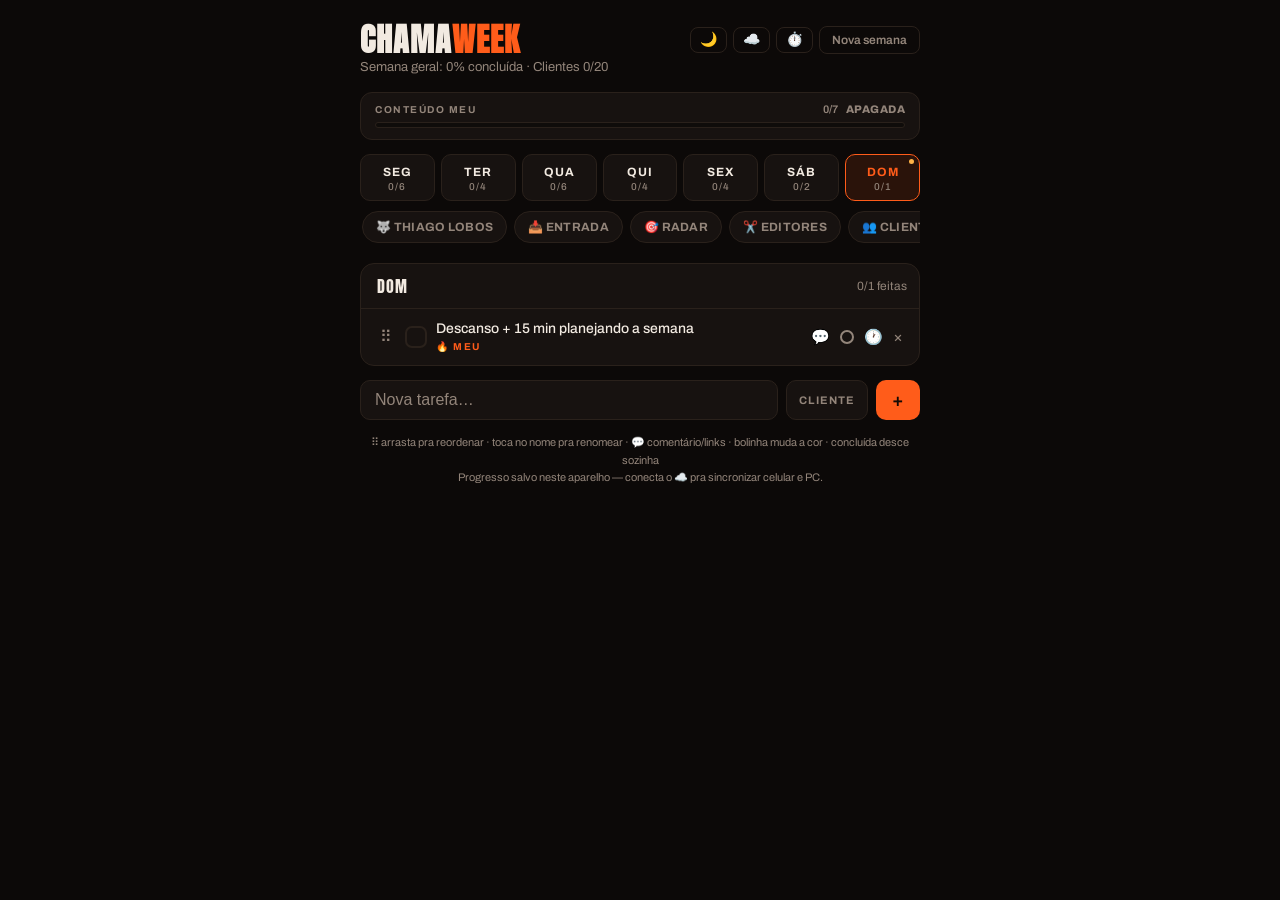
==== commit 9618299f: "Update index.html" ====
--- a/index.html
+++ b/index.html
@@ -3,7 +3,7 @@
 <head>
 <meta charset="UTF-8" />
 <meta name="viewport" content="width=device-width, initial-scale=1, viewport-fit=cover" />
-<title>CHAMAWEEK üî•</title>
+<title>CHAMAWEEK 🔥</title>
 <meta name="apple-mobile-web-app-capable" content="yes" />
 <meta name="apple-mobile-web-app-status-bar-style" content="black-translucent" />
 <meta name="apple-mobile-web-app-title" content="CHAMAWEEK" />
@@ -78,7 +78,7 @@
   .sync-status.info{color:var(--muted);}
   .sync-actions{display:flex; gap:8px; margin-top:10px;}
 
-  /* Cron√¥metro de demanda */
+  /* Cronômetro de demanda */
   .timer{background:var(--card); border:1px solid var(--border); border-radius:14px;
     padding:14px 16px 16px; margin-bottom:16px; text-align:center;}
   .timer-label{font-size:11px; font-weight:700; letter-spacing:2px; color:var(--muted); margin-bottom:2px;}
@@ -102,7 +102,7 @@
   .tab .count{font-size:10px; font-weight:500; color:var(--muted); margin-top:2px;}
   .tab .today{position:absolute; top:4px; right:5px; width:5px; height:5px; border-radius:99px; background:var(--amber);}
 
-  /* Navega√ß√£o de listas (pills rol√°veis) */
+  /* Navegação de listas (pills roláveis) */
   .pillnav{display:flex; gap:7px; overflow-x:auto; padding:2px 2px 8px; margin-bottom:12px;
     scrollbar-width:none; -webkit-overflow-scrolling:touch;}
   .pillnav::-webkit-scrollbar{display:none;}
@@ -116,7 +116,7 @@
   .pill.active .pcount{background:rgba(255,92,26,.22); color:var(--orange);}
   .pill.thiago.active .pcount{background:rgba(255,179,71,.24); color:var(--amber);}
 
-  /* Cruzamento Thiago √ó dia */
+  /* Cruzamento Thiago × dia */
   .xref-head{padding:9px 16px; font-size:10px; font-weight:800; letter-spacing:1.5px; color:var(--amber);
     background:rgba(255,179,71,.07); border-top:1px solid var(--border); border-bottom:1px solid var(--border);}
   .task.xref{border-left-color:var(--amber);}
@@ -128,7 +128,7 @@
     color:var(--amber); font-size:14px; font-weight:800; background:rgba(255,179,71,.08); cursor:pointer;}
   .link-badge .lc{font-size:10px;}
 
-  /* Overlay de coment√°rio/links e seletor de dia */
+  /* Overlay de comentário/links e seletor de dia */
   .overlay{position:fixed; inset:0; background:rgba(0,0,0,.55); display:flex; align-items:center;
     justify-content:center; padding:18px; z-index:50;}
   .overlay-card{background:var(--card); border:1px solid var(--border); border-radius:16px; width:100%;
@@ -219,33 +219,33 @@
   <div class="header">
     <h1>CHAMA<span>WEEK</span></h1>
     <div class="header-actions">
-      <button class="btn-icon" id="themeBtn" onclick="toggleTheme()" title="Alternar tema claro/escuro" aria-label="Alternar tema claro e escuro">üåô</button>
-      <button class="btn-icon" id="syncBtn" onclick="syncToggleCard()" title="Sincronizar entre aparelhos" aria-label="Sincronizar">‚òÅÔ∏è</button>
-      <button class="btn-icon" id="timerBtn" onclick="timerToggleCard()" title="Cron√¥metro de demanda" aria-label="Cron√¥metro de demanda">‚è±Ô∏è</button>
+      <button class="btn-icon" id="themeBtn" onclick="toggleTheme()" title="Alternar tema claro/escuro" aria-label="Alternar tema claro e escuro">🌙</button>
+      <button class="btn-icon" id="syncBtn" onclick="syncToggleCard()" title="Sincronizar entre aparelhos" aria-label="Sincronizar">☁️</button>
+      <button class="btn-icon" id="timerBtn" onclick="timerToggleCard()" title="Cronômetro de demanda" aria-label="Cronômetro de demanda">⏱️</button>
       <span id="resetArea"><button class="btn-ghost" onclick="askReset()">Nova semana</button></span>
     </div>
   </div>
   <p class="sub" id="subLine"></p>
 
   <div class="sync hidden" id="syncCard">
-    <label>‚òÅÔ∏è SYNC ENTRE APARELHOS</label>
+    <label>☁️ SYNC ENTRE APARELHOS</label>
     <div id="syncBody"></div>
     <p class="sync-status info" id="syncStatus"></p>
   </div>
 
   <div class="timer hidden" id="timerCard">
-    <div class="timer-label">‚è±Ô∏è TEMPO NA DEMANDA</div>
+    <div class="timer-label">⏱️ TEMPO NA DEMANDA</div>
     <div class="timer-time" id="timerTime">00:00</div>
     <div class="timer-btns">
       <button class="timer-main" id="timerMain" onclick="timerStartStop()">Iniciar</button>
-      <button class="timer-sec" onclick="timerReset()" title="Zerar">‚Ü∫</button>
+      <button class="timer-sec" onclick="timerReset()" title="Zerar">↺</button>
     </div>
-    <div class="timer-hint" id="timerHint">Toca em Iniciar quando come√ßar a demanda e Parar quando concluir.</div>
+    <div class="timer-hint" id="timerHint">Toca em Iniciar quando começar a demanda e Parar quando concluir.</div>
   </div>
 
   <div class="meter">
     <div class="meter-top">
-      <span class="meter-label">CONTE√öDO MEU</span>
+      <span class="meter-label">CONTEÚDO MEU</span>
       <span class="meter-right">
         <span class="meter-count" id="meuCount"></span>
         <span class="meter-nivel" id="nivelNome"></span>
@@ -257,17 +257,17 @@
   <div class="tabs" id="tabs"></div>
 
   <div class="pillnav" id="pillnav">
-    <button class="pill thiago" id="thiagoBar" onclick="setDia('thiago')">üê∫ THIAGO LOBOS <span class="pcount" id="thiagoCount"></span></button>
-    <button class="pill" id="inboxBar" onclick="setDia('inbox')">üì• ENTRADA <span class="pcount" id="inboxCount"></span></button>
-    <button class="pill" id="radarBar" onclick="setDia('radar')">üéØ RADAR <span class="pcount" id="radarCount"></span></button>
-    <button class="pill" id="editoresBar" onclick="setDia('editores')">‚úÇÔ∏è EDITORES <span class="pcount" id="editoresCount"></span></button>
-    <button class="pill" id="clientesBar" onclick="setDia('clientes')">üë• CLIENTES <span class="pcount" id="clientesCount"></span></button>
+    <button class="pill thiago" id="thiagoBar" onclick="setDia('thiago')">🐺 THIAGO LOBOS <span class="pcount" id="thiagoCount"></span></button>
+    <button class="pill" id="inboxBar" onclick="setDia('inbox')">📥 ENTRADA <span class="pcount" id="inboxCount"></span></button>
+    <button class="pill" id="radarBar" onclick="setDia('radar')">🎯 RADAR <span class="pcount" id="radarCount"></span></button>
+    <button class="pill" id="editoresBar" onclick="setDia('editores')">✂️ EDITORES <span class="pcount" id="editoresCount"></span></button>
+    <button class="pill" id="clientesBar" onclick="setDia('clientes')">👥 CLIENTES <span class="pcount" id="clientesCount"></span></button>
   </div>
 
   <div class="notes-card hidden" id="notesCard">
-    <label for="notesArea">OBSERVA√á√ïES DA SEMANA</label>
-    <textarea id="notesArea" placeholder="Anota aqui o que vai moldar a semana: ideias, demandas soltas, grava√ß√µes pendentes, recados de cliente‚Ä¶"></textarea>
-    <p class="notes-hint">Salva sozinho enquanto voc√™ digita.</p>
+    <label for="notesArea">OBSERVAÇÕES DA SEMANA</label>
+    <textarea id="notesArea" placeholder="Anota aqui o que vai moldar a semana: ideias, demandas soltas, gravações pendentes, recados de cliente…"></textarea>
+    <p class="notes-hint">Salva sozinho enquanto você digita.</p>
   </div>
 
   <div class="list">
@@ -279,7 +279,7 @@
     </div>
     <div id="taskList"></div>
     <div id="xrefWrap" class="hidden">
-      <div class="xref-head">üê∫ THIAGO LOBOS ¬∑ nesse dia</div>
+      <div class="xref-head">🐺 THIAGO LOBOS · nesse dia</div>
       <div id="xrefList"></div>
     </div>
   </div>
@@ -287,12 +287,12 @@
   <div class="overlay hidden" id="overlay"></div>
 
   <div class="add">
-    <input id="novoInput" placeholder="Nova tarefa‚Ä¶" onkeydown="if(event.key==='Enter')adicionar()" />
+    <input id="novoInput" placeholder="Nova tarefa…" onkeydown="if(event.key==='Enter')adicionar()" />
     <button class="type-toggle" id="typeToggle" onclick="toggleTipo()">CLIENTE</button>
     <button class="add-btn" onclick="adicionar()" aria-label="Adicionar tarefa">+</button>
   </div>
 
-  <p class="legend">‚†ø arrasta pra reordenar ¬∑ toca no nome pra renomear ¬∑ üí¨ coment√°rio/links ¬∑ bolinha muda a cor ¬∑ conclu√≠da desce sozinha<br/><span id="legendSync">Progresso salvo neste aparelho ‚Äî conecta o ‚òÅÔ∏è pra sincronizar celular e PC.</span></p>
+  <p class="legend">⠿ arrasta pra reordenar · toca no nome pra renomear · 💬 comentário/links · bolinha muda a cor · concluída desce sozinha<br/><span id="legendSync">Progresso salvo neste aparelho — conecta o ☁️ pra sincronizar celular e PC.</span></p>
 </div>
 
 <script>
@@ -305,7 +305,7 @@
   {key:"qua", label:"QUA", idx:3},
   {key:"qui", label:"QUI", idx:4},
   {key:"sex", label:"SEX", idx:5},
-  {key:"sab", label:"S√ÅB", idx:6},
+  {key:"sab", label:"SÁB", idx:6},
   {key:"dom", label:"DOM", idx:0},
 ];
 const COLORS = [
@@ -321,42 +321,42 @@
 const t = (label, type) => ({id: uid(), label, type, done:false, color:"none", note:""});
 const DEFAULT_DAYS = {
   seg:[
-    t("Bloco CHAMA ‚Äî 2h de conte√∫do pr√≥prio","meu"),
-    t("Lobos ‚Äî v√≠deo 1","cliente"),
-    t("Lobos ‚Äî v√≠deo 2","cliente"),
-    t("Lobos ‚Äî v√≠deo 3","cliente"),
-    t("David Miranda ‚Äî corte de seg","cliente"),
-    t("David Miranda ‚Äî corte de ter (adiantado)","cliente"),
+    t("Bloco CHAMA — 2h de conteúdo próprio","meu"),
+    t("Lobos — vídeo 1","cliente"),
+    t("Lobos — vídeo 2","cliente"),
+    t("Lobos — vídeo 3","cliente"),
+    t("David Miranda — corte de seg","cliente"),
+    t("David Miranda — corte de ter (adiantado)","cliente"),
   ],
   ter:[
-    t("Bloco CHAMA ‚Äî 2h de conte√∫do pr√≥prio","meu"),
-    t("Bianca Franco ‚Äî v√≠deo 1 (semana adiantada)","cliente"),
-    t("Bianca Franco ‚Äî v√≠deo 2","cliente"),
-    t("Bianca Franco ‚Äî v√≠deo 3","cliente"),
+    t("Bloco CHAMA — 2h de conteúdo próprio","meu"),
+    t("Bianca Franco — vídeo 1 (semana adiantada)","cliente"),
+    t("Bianca Franco — vídeo 2","cliente"),
+    t("Bianca Franco — vídeo 3","cliente"),
   ],
   qua:[
-    t("Bloco CHAMA ‚Äî 2h de conte√∫do pr√≥prio","meu"),
-    t("OWC ‚Äî YouTube Evangelho Sem Filtro 1","cliente"),
-    t("OWC ‚Äî YouTube Evangelho Sem Filtro 2","cliente"),
-    t("OWC ‚Äî Kids","cliente"),
-    t("David Miranda ‚Äî corte de qua","cliente"),
-    t("David Miranda ‚Äî corte de qui (adiantado)","cliente"),
+    t("Bloco CHAMA — 2h de conteúdo próprio","meu"),
+    t("OWC — YouTube Evangelho Sem Filtro 1","cliente"),
+    t("OWC — YouTube Evangelho Sem Filtro 2","cliente"),
+    t("OWC — Kids","cliente"),
+    t("David Miranda — corte de qua","cliente"),
+    t("David Miranda — corte de qui (adiantado)","cliente"),
   ],
   qui:[
-    t("Bloco CHAMA ‚Äî 2h de conte√∫do pr√≥prio","meu"),
-    t("ADBUENO ‚Äî corte 1","cliente"),
-    t("ADBUENO ‚Äî corte 2","cliente"),
-    t("ADBUENO ‚Äî corte 3","cliente"),
+    t("Bloco CHAMA — 2h de conteúdo próprio","meu"),
+    t("ADBUENO — corte 1","cliente"),
+    t("ADBUENO — corte 2","cliente"),
+    t("ADBUENO — corte 3","cliente"),
   ],
   sex:[
-    t("Bloco CHAMA ‚Äî 2h de conte√∫do pr√≥prio","meu"),
-    t("Lobos ‚Äî v√≠deo 4","cliente"),
-    t("Lobos ‚Äî v√≠deo 5","cliente"),
-    t("David Miranda ‚Äî cortes de sex/s√°b/dom (√ó3)","cliente"),
+    t("Bloco CHAMA — 2h de conteúdo próprio","meu"),
+    t("Lobos — vídeo 4","cliente"),
+    t("Lobos — vídeo 5","cliente"),
+    t("David Miranda — cortes de sex/sáb/dom (×3)","cliente"),
   ],
   sab:[
     t("Conferir postagens agendadas do fim de semana","cliente"),
-    t("Livre: gravar conte√∫do CHAMA se der vontade","meu"),
+    t("Livre: gravar conteúdo CHAMA se der vontade","meu"),
   ],
   dom:[t("Descanso + 15 min planejando a semana","meu")],
 };
@@ -424,11 +424,11 @@
 }
 
 function nivelChama(pct){
-  if(pct <= 0) return {nome:"APAGADA", cor:"var(--muted)", msg:"Nenhum conte√∫do seu ainda. Acende isso."};
-  if(pct < 34) return {nome:"ESTOPIM", cor:"var(--amber)", msg:"O estopim t√° aceso. N√£o deixa apagar."};
-  if(pct < 67) return {nome:"CHAMA", cor:"var(--orange)", msg:"T√° queimando. Mant√©m o ritmo."};
-  if(pct < 100) return {nome:"PEGANDO FOGO", cor:"#FF3D00", msg:"Quase l√°. Falta pouco."};
-  return {nome:"DINAMITE üß®", cor:"#FF2200", msg:"Semana 100% sua. √â disso que eu t√¥ falando."};
+  if(pct <= 0) return {nome:"APAGADA", cor:"var(--muted)", msg:"Nenhum conteúdo seu ainda. Acende isso."};
+  if(pct < 34) return {nome:"ESTOPIM", cor:"var(--amber)", msg:"O estopim tá aceso. Não deixa apagar."};
+  if(pct < 67) return {nome:"CHAMA", cor:"var(--orange)", msg:"Tá queimando. Mantém o ritmo."};
+  if(pct < 100) return {nome:"PEGANDO FOGO", cor:"#FF3D00", msg:"Quase lá. Falta pouco."};
+  return {nome:"DINAMITE 🧨", cor:"#FF2200", msg:"Semana 100% sua. É disso que eu tô falando."};
 }
 
 function esc(s){
@@ -483,7 +483,7 @@
   const nivel = nivelChama(pctMeu);
 
   document.getElementById("subLine").textContent =
-    "Semana geral: " + pctTotal + "% conclu√≠da ¬∑ Clientes " + cliDone + "/" + cli.length;
+    "Semana geral: " + pctTotal + "% concluída · Clientes " + cliDone + "/" + cli.length;
   const nomeEl = document.getElementById("nivelNome");
   nomeEl.textContent = nivel.nome;
   nomeEl.style.color = nivel.cor;
@@ -553,66 +553,66 @@
   }
 
   document.getElementById("novoInput").placeholder =
-    isInbox ? "Nova demanda que chegou‚Ä¶" : isRadar ? "Demanda da semana, sem dia‚Ä¶"
-    : isEditores ? "Demanda pra delegar‚Ä¶" : isClientes ? "Nome do cliente‚Ä¶"
-    : isThiago ? "Demanda do Thiago‚Ä¶" : "Nova tarefa‚Ä¶";
+    isInbox ? "Nova demanda que chegou…" : isRadar ? "Demanda da semana, sem dia…"
+    : isEditores ? "Demanda pra delegar…" : isClientes ? "Nome do cliente…"
+    : isThiago ? "Demanda do Thiago…" : "Nova tarefa…";
   document.getElementById("typeToggle").classList.toggle("hidden", isClientes || isThiago);
 }
 function emptyMsg(isInbox,isRadar,isEditores,isClientes,isThiago){
-  if(isInbox) return "Caixa vazia. Chegou demanda nova? Joga aqui e depois organiza pra ‚ö° hoje, üïê amanh√£ ou üéØ radar.";
-  if(isRadar) return "Radar limpo. O que precisa sair essa semana mas ainda n√£o tem dia? Deixa aqui pra n√£o perder de vista.";
-  if(isEditores) return "Nada delegado ainda. Joga aqui as demandas que v√£o pros editores.";
+  if(isInbox) return "Caixa vazia. Chegou demanda nova? Joga aqui e depois organiza pra ⚡ hoje, 🕐 amanhã ou 🎯 radar.";
+  if(isRadar) return "Radar limpo. O que precisa sair essa semana mas ainda não tem dia? Deixa aqui pra não perder de vista.";
+  if(isEditores) return "Nada delegado ainda. Joga aqui as demandas que vão pros editores.";
   if(isClientes) return "Sem clientes na lista. Adiciona os nomes abaixo.";
-  if(isThiago) return "Sem demandas do Thiago ainda. Adiciona abaixo ‚Äî depois manda pro dia com üìÖ sem sair daqui.";
+  if(isThiago) return "Sem demandas do Thiago ainda. Adiciona abaixo — depois manda pro dia com 📅 sem sair daqui.";
   return "Dia livre. Adiciona uma tarefa abaixo se precisar.";
 }
 function rowHTML(task, o){
   const id = task.id;
   const cv = colorOf(task);
   const links = extractLinks(task.note);
-  const badge = links.length ? '<span class="link-badge" onclick="openLinks(\''+id+'\')" title="Abrir links">üîó<span class="lc">'+links.length+'</span></span>' : '';
+  const badge = links.length ? '<span class="link-badge" onclick="openLinks(\''+id+'\')" title="Abrir links">🔗<span class="lc">'+links.length+'</span></span>' : '';
 
   if(o.clientes){
     return '<div class="task" data-id="'+id+'" onpointerdown="rowDown(event)">' +
-      '<span class="grip" onpointerdown="gripDown(event)" aria-label="Arrastar">‚†ø</span>' +
+      '<span class="grip" onpointerdown="gripDown(event)" aria-label="Arrastar">⠿</span>' +
       '<div class="task-body"><div class="task-label">'+esc(task.label)+'</div></div>' +
-      '<div class="task-actions"><button class="act del" onclick="remover(\''+id+'\')" title="Remover" aria-label="Remover">√ó</button></div>' +
+      '<div class="task-actions"><button class="act del" onclick="remover(\''+id+'\')" title="Remover" aria-label="Remover">×</button></div>' +
     '</div>';
   }
 
-  const tag = o.xref ? '<span class="task-tag thiago">üê∫ THIAGO</span>'
-    : '<span class="task-tag '+task.type+'">'+(task.type==="meu"?"üî• MEU":"CLIENTE")+'</span>';
+  const tag = o.xref ? '<span class="task-tag thiago">🐺 THIAGO</span>'
+    : '<span class="task-tag '+task.type+'">'+(task.type==="meu"?"🔥 MEU":"CLIENTE")+'</span>';
   const body = '<div class="task-body"><div class="task-label">'+esc(task.label)+'</div>'+tag+'</div>';
 
   if(o.xref){
     return '<div class="task xref'+(task.done?' done':'')+' cliente" data-id="'+id+'">' +
-      '<button class="check" onclick="toggle(\''+id+'\')" aria-label="Marcar">'+(task.done?'‚úì':'')+'</button>' +
+      '<button class="check" onclick="toggle(\''+id+'\')" aria-label="Marcar">'+(task.done?'✓':'')+'</button>' +
       body +
       '<div class="task-actions">' +
-        '<button class="act" onclick="openComment(\''+id+'\')" title="Coment√°rio/links" aria-label="Coment√°rio">üí¨</button>' +
-        '<button class="act" onclick="assignDay(\''+id+'\',null)" title="Tirar do dia" aria-label="Tirar do dia">‚Ü©</button>' +
+        '<button class="act" onclick="openComment(\''+id+'\')" title="Comentário/links" aria-label="Comentário">💬</button>' +
+        '<button class="act" onclick="assignDay(\''+id+'\',null)" title="Tirar do dia" aria-label="Tirar do dia">↩</button>' +
       '</div>' + badge +
     '</div>';
   }
 
   const rowStyle = cv ? ' style="border-left-color:'+cv+'; background:linear-gradient(90deg, '+cv+'1A, transparent 55%);"' : '';
-  let acts = '<button class="act" onclick="openComment(\''+id+'\')" title="Coment√°rio/links" aria-label="Coment√°rio">üí¨</button>';
+  let acts = '<button class="act" onclick="openComment(\''+id+'\')" title="Comentário/links" aria-label="Comentário">💬</button>';
   acts += '<button class="act" onclick="cycleColor(\''+id+'\')" title="Cor" aria-label="Cor"><span class="dot" style="'+(cv?'background:'+cv+'; border-color:'+cv+';':'')+'"></span></button>';
   if(o.thiago){
     if(task.day){ const lbl=(DIAS.find(d=>d.key===task.day)||{}).label; acts += '<button class="act hasday" onclick="openDayPick(\''+id+'\')" title="Mudar dia">'+lbl+'</button>'; }
-    else acts += '<button class="act" onclick="openDayPick(\''+id+'\')" title="Mandar pro dia" aria-label="Mandar pro dia">üìÖ</button>';
+    else acts += '<button class="act" onclick="openDayPick(\''+id+'\')" title="Mandar pro dia" aria-label="Mandar pro dia">📅</button>';
   } else if(o.day){
     const hj = todayKey(), am = tomorrowKey();
-    if(dia !== hj) acts += '<button class="act raio" onclick="moveTask(\''+id+'\',\''+hj+'\')" title="Fazer hoje" aria-label="Fazer hoje">‚ö°</button>';
-    if(dia !== am) acts += '<button class="act" onclick="moveTask(\''+id+'\',\''+am+'\')" title="Fazer amanh√£" aria-label="Fazer amanh√£">üïê</button>';
+    if(dia !== hj) acts += '<button class="act raio" onclick="moveTask(\''+id+'\',\''+hj+'\')" title="Fazer hoje" aria-label="Fazer hoje">⚡</button>';
+    if(dia !== am) acts += '<button class="act" onclick="moveTask(\''+id+'\',\''+am+'\')" title="Fazer amanhã" aria-label="Fazer amanhã">🕐</button>';
   } else if(o.inbox){
-    acts += '<button class="act" onclick="toRadar(\''+id+'\')" title="Pro radar" aria-label="Pro radar">üéØ</button>';
-  }
-  acts += '<button class="act del" onclick="remover(\''+id+'\')" title="Remover" aria-label="Remover">√ó</button>';
+    acts += '<button class="act" onclick="toRadar(\''+id+'\')" title="Pro radar" aria-label="Pro radar">🎯</button>';
+  }
+  acts += '<button class="act del" onclick="remover(\''+id+'\')" title="Remover" aria-label="Remover">×</button>';
 
   return '<div class="task'+(task.done?' done':'')+' '+task.type+'" data-id="'+id+'" onpointerdown="rowDown(event)"'+rowStyle+'>' +
-    '<span class="grip" onpointerdown="gripDown(event)" aria-label="Arrastar">‚†ø</span>' +
-    '<button class="check" onclick="toggle(\''+id+'\')" aria-label="Marcar">'+(task.done?'‚úì':'')+'</button>' +
+    '<span class="grip" onpointerdown="gripDown(event)" aria-label="Arrastar">⠿</span>' +
+    '<button class="check" onclick="toggle(\''+id+'\')" aria-label="Marcar">'+(task.done?'✓':'')+'</button>' +
     body +
     '<div class="task-actions">'+acts+'</div>' + badge +
   '</div>';
@@ -625,13 +625,13 @@
   task.done = !task.done;
   const i = list.indexOf(task);
   list.splice(i, 1);
-  if(task.done) list.push(task);                       // conclu√≠da desce pro fim
+  if(task.done) list.push(task);                       // concluída desce pro fim
   else { const fd = list.findIndex(x => x.done); if(fd === -1) list.push(task); else list.splice(fd, 0, task); }
   save(); render();
 }
 function remover(id){ const e = findEntry(id); if(!e) return; e.list.splice(e.idx, 1); save(); render(); }
 
-/* arrastar pra reordenar ‚Äî al√ßa (‚†ø), sem segurar; toque e mouse */
+/* arrastar pra reordenar — alça (⠿), sem segurar; toque e mouse */
 let drag = null;
 function gripDown(e){
   e.stopPropagation();
@@ -720,7 +720,7 @@
 function toggleTipo(){
   novoTipo = novoTipo === "meu" ? "cliente" : "meu";
   const b = document.getElementById("typeToggle");
-  b.textContent = novoTipo === "meu" ? "üî• MEU" : "CLIENTE";
+  b.textContent = novoTipo === "meu" ? "🔥 MEU" : "CLIENTE";
   b.classList.toggle("meu", novoTipo === "meu");
 }
 function adicionar(){
@@ -756,7 +756,7 @@
   input.addEventListener("pointerdown", ev => ev.stopPropagation());
   input.addEventListener("click", ev => ev.stopPropagation());
 }
-/* ---------- Coment√°rio / links da demanda ---------- */
+/* ---------- Comentário / links da demanda ---------- */
 let overlayNoteTimer = null;
 function closeOverlay(){
   const o = document.getElementById("overlay");
@@ -770,10 +770,10 @@
   o.classList.remove("hidden");
   o.innerHTML =
     '<div class="overlay-card" onclick="event.stopPropagation()">' +
-      '<h3>üí¨ Coment√°rio &amp; links</h3>' +
+      '<h3>💬 Comentário &amp; links</h3>' +
       '<p class="osub">' + esc(task.label) + '</p>' +
-      '<label>ANOTA√á√ïES E LINKS</label>' +
-      '<textarea id="cmtArea" placeholder="Escreve o que precisar e cola os links (https://‚Ä¶). Cada link vira um bot√£o pra abrir."></textarea>' +
+      '<label>ANOTAÇÕES E LINKS</label>' +
+      '<textarea id="cmtArea" placeholder="Escreve o que precisar e cola os links (https://…). Cada link vira um botão pra abrir."></textarea>' +
       '<div class="overlay-links" id="cmtLinks"></div>' +
       '<div class="overlay-actions">' +
         '<button class="btn-ghost" onclick="closeOverlay()">Fechar</button>' +
@@ -810,8 +810,8 @@
   const btns = DIAS.map(d => '<button class="' + (task.day===d.key?'on':'') + '" onclick="assignDay(\'' + id + '\',\'' + d.key + '\')">' + d.label + '</button>').join("");
   o.innerHTML =
     '<div class="overlay-card" onclick="event.stopPropagation()">' +
-      '<h3>üìÖ Mandar pro dia</h3>' +
-      '<p class="osub">' + esc(task.label) + ' ‚Äî aparece no dia escolhido, mas continua aqui na lista do Thiago. Marcar feito num lugar reflete no outro.</p>' +
+      '<h3>📅 Mandar pro dia</h3>' +
+      '<p class="osub">' + esc(task.label) + ' — aparece no dia escolhido, mas continua aqui na lista do Thiago. Marcar feito num lugar reflete no outro.</p>' +
       '<div class="daygrid">' + btns + '</div>' +
       '<div class="overlay-actions">' +
         (task.day ? '<button class="btn-ghost" onclick="assignDay(\'' + id + '\',null)">Tirar do dia</button>' : '') +
@@ -870,13 +870,13 @@
   const body = document.getElementById("syncBody");
   document.getElementById("syncBtn").classList.toggle("on", !!syncCfg);
   document.getElementById("legendSync").textContent = syncCfg
-    ? "‚òÅÔ∏è Sync ativo ‚Äî marca num aparelho, aparece no outro."
-    : "Progresso salvo neste aparelho ‚Äî conecta o ‚òÅÔ∏è pra sincronizar celular e PC.";
+    ? "☁️ Sync ativo — marca num aparelho, aparece no outro."
+    : "Progresso salvo neste aparelho — conecta o ☁️ pra sincronizar celular e PC.";
   if(!syncCfg){
     body.innerHTML =
-      '<p>Usa tua conta do GitHub como nuvem. Cria um token em <a href="https://github.com/settings/tokens/new?scopes=gist&description=CHAMAWEEK" target="_blank" rel="noopener">github.com/settings/tokens</a> (marca s√≥ o escopo <b>gist</b>), cola aqui e conecta. Repete a conex√£o em cada aparelho com o mesmo token.</p>' +
+      '<p>Usa tua conta do GitHub como nuvem. Cria um token em <a href="https://github.com/settings/tokens/new?scopes=gist&description=CHAMAWEEK" target="_blank" rel="noopener">github.com/settings/tokens</a> (marca só o escopo <b>gist</b>), cola aqui e conecta. Repete a conexão em cada aparelho com o mesmo token.</p>' +
       '<div class="sync-row">' +
-        '<input id="tokenInput" type="password" placeholder="ghp_‚Ä¶ (token do GitHub)" autocomplete="off" />' +
+        '<input id="tokenInput" type="password" placeholder="ghp_… (token do GitHub)" autocomplete="off" />' +
         '<button class="btn-fire" onclick="syncConnect()">Conectar</button>' +
       '</div>';
   } else {
@@ -914,7 +914,7 @@
   const token = document.getElementById("tokenInput").value.trim();
   if(!token){ setSyncStatus("Cola o token primeiro.", "err"); return; }
   syncCfg = { token: token, gistId: null };
-  setSyncStatus("Conectando‚Ä¶", "info");
+  setSyncStatus("Conectando…", "info");
   try{
     // procura gist existente
     const gists = await gh("/gists?per_page=100");
@@ -922,23 +922,23 @@
     if(found){
       syncCfg.gistId = found.id;
       syncSaveCfg();
-      setSyncStatus("Gist encontrado. Puxando dados‚Ä¶", "info");
+      setSyncStatus("Gist encontrado. Puxando dados…", "info");
       await pullRemote(true);
     } else {
       const created = await gh("/gists", { method:"POST", body:{
-        description: "CHAMAWEEK ‚Äî dados do app (n√£o apagar)",
+        description: "CHAMAWEEK — dados do app (não apagar)",
         public: false,
         files: { [GIST_FILE]: { content: JSON.stringify(state) } }
       }});
       syncCfg.gistId = created.id;
       syncSaveCfg();
-      setSyncStatus("Conectado ‚úì Gist criado e dados enviados.", "ok");
+      setSyncStatus("Conectado ✓ Gist criado e dados enviados.", "ok");
     }
     syncRenderCard();
   }catch(e){
     syncCfg = null;
     syncSaveCfg();
-    setSyncStatus(e.status === 401 ? "Token inv√°lido ou sem escopo gist." : "Erro ao conectar. Tenta de novo.", "err");
+    setSyncStatus(e.status === 401 ? "Token inválido ou sem escopo gist." : "Erro ao conectar. Tenta de novo.", "err");
     syncRenderCard();
   }
 }
@@ -962,7 +962,7 @@
         render();
       }
     }
-    setSyncStatus("Sincronizado ‚úì " + new Date().toLocaleTimeString("pt-BR", {hour:"2-digit", minute:"2-digit"}), "ok");
+    setSyncStatus("Sincronizado ✓ " + new Date().toLocaleTimeString("pt-BR", {hour:"2-digit", minute:"2-digit"}), "ok");
   }catch(e){
     setSyncStatus("Falha ao puxar dados (offline?).", "err");
   }finally{
@@ -975,7 +975,7 @@
     await gh("/gists/" + syncCfg.gistId, { method:"PATCH", body:{
       files: { [GIST_FILE]: { content: JSON.stringify(state) } }
     }});
-    setSyncStatus("Sincronizado ‚úì " + new Date().toLocaleTimeString("pt-BR", {hour:"2-digit", minute:"2-digit"}), "ok");
+    setSyncStatus("Sincronizado ✓ " + new Date().toLocaleTimeString("pt-BR", {hour:"2-digit", minute:"2-digit"}), "ok");
   }catch(e){
     setSyncStatus("Falha ao enviar (offline?). Tenta 'Sincronizar agora' depois.", "err");
   }
@@ -986,7 +986,7 @@
   pushTimer = setTimeout(pushRemote, 1500);
 }
 async function syncNow(){
-  setSyncStatus("Sincronizando‚Ä¶", "info");
+  setSyncStatus("Sincronizando…", "info");
   await pullRemote(false);
   await pushRemote();
 }
@@ -994,7 +994,7 @@
   if(document.visibilityState === "visible") pullRemote(false);
 });
 
-/* ---------- Cron√¥metro de demanda ---------- */
+/* ---------- Cronômetro de demanda ---------- */
 const TIMER_KEY = "chama-timer-v1";
 let dtimer = { running:false, startedAt:0, elapsed:0, tick:null };
 
@@ -1036,10 +1036,10 @@
   main.classList.toggle("running", dtimer.running);
   document.getElementById("timerBtn").classList.toggle("on", dtimer.running);
   const hint = document.getElementById("timerHint");
-  if(dtimer.running) hint.textContent = "Demanda em andamento‚Ä¶ toca em Parar quando concluir.";
-  else if(dtimer.elapsed > 0) hint.textContent = "Levou " + txt + " nessa demanda. Zera no ‚Ü∫ pra pr√≥xima.";
-  else hint.textContent = "Toca em Iniciar quando come√ßar a demanda e Parar quando concluir.";
-  document.title = dtimer.running ? "‚è± " + txt + " ‚Äî CHAMAWEEK" : "CHAMAWEEK üî•";
+  if(dtimer.running) hint.textContent = "Demanda em andamento… toca em Parar quando concluir.";
+  else if(dtimer.elapsed > 0) hint.textContent = "Levou " + txt + " nessa demanda. Zera no ↺ pra próxima.";
+  else hint.textContent = "Toca em Iniciar quando começar a demanda e Parar quando concluir.";
+  document.title = dtimer.running ? "⏱ " + txt + " — CHAMAWEEK" : "CHAMAWEEK 🔥";
 }
 function timerToggleCard(){
   document.getElementById("timerCard").classList.toggle("hidden");
@@ -1080,7 +1080,7 @@
   document.documentElement.setAttribute("data-theme", mode);
   const btn = document.getElementById("themeBtn");
   if(btn){
-    btn.textContent = mode === "light" ? "‚òÄÔ∏è" : "üåô";
+    btn.textContent = mode === "light" ? "☀️" : "🌙";
     btn.title = mode === "light" ? "Mudar para tema escuro" : "Mudar para tema claro";
   }
   const meta = document.querySelector('meta[name="theme-color"]');
